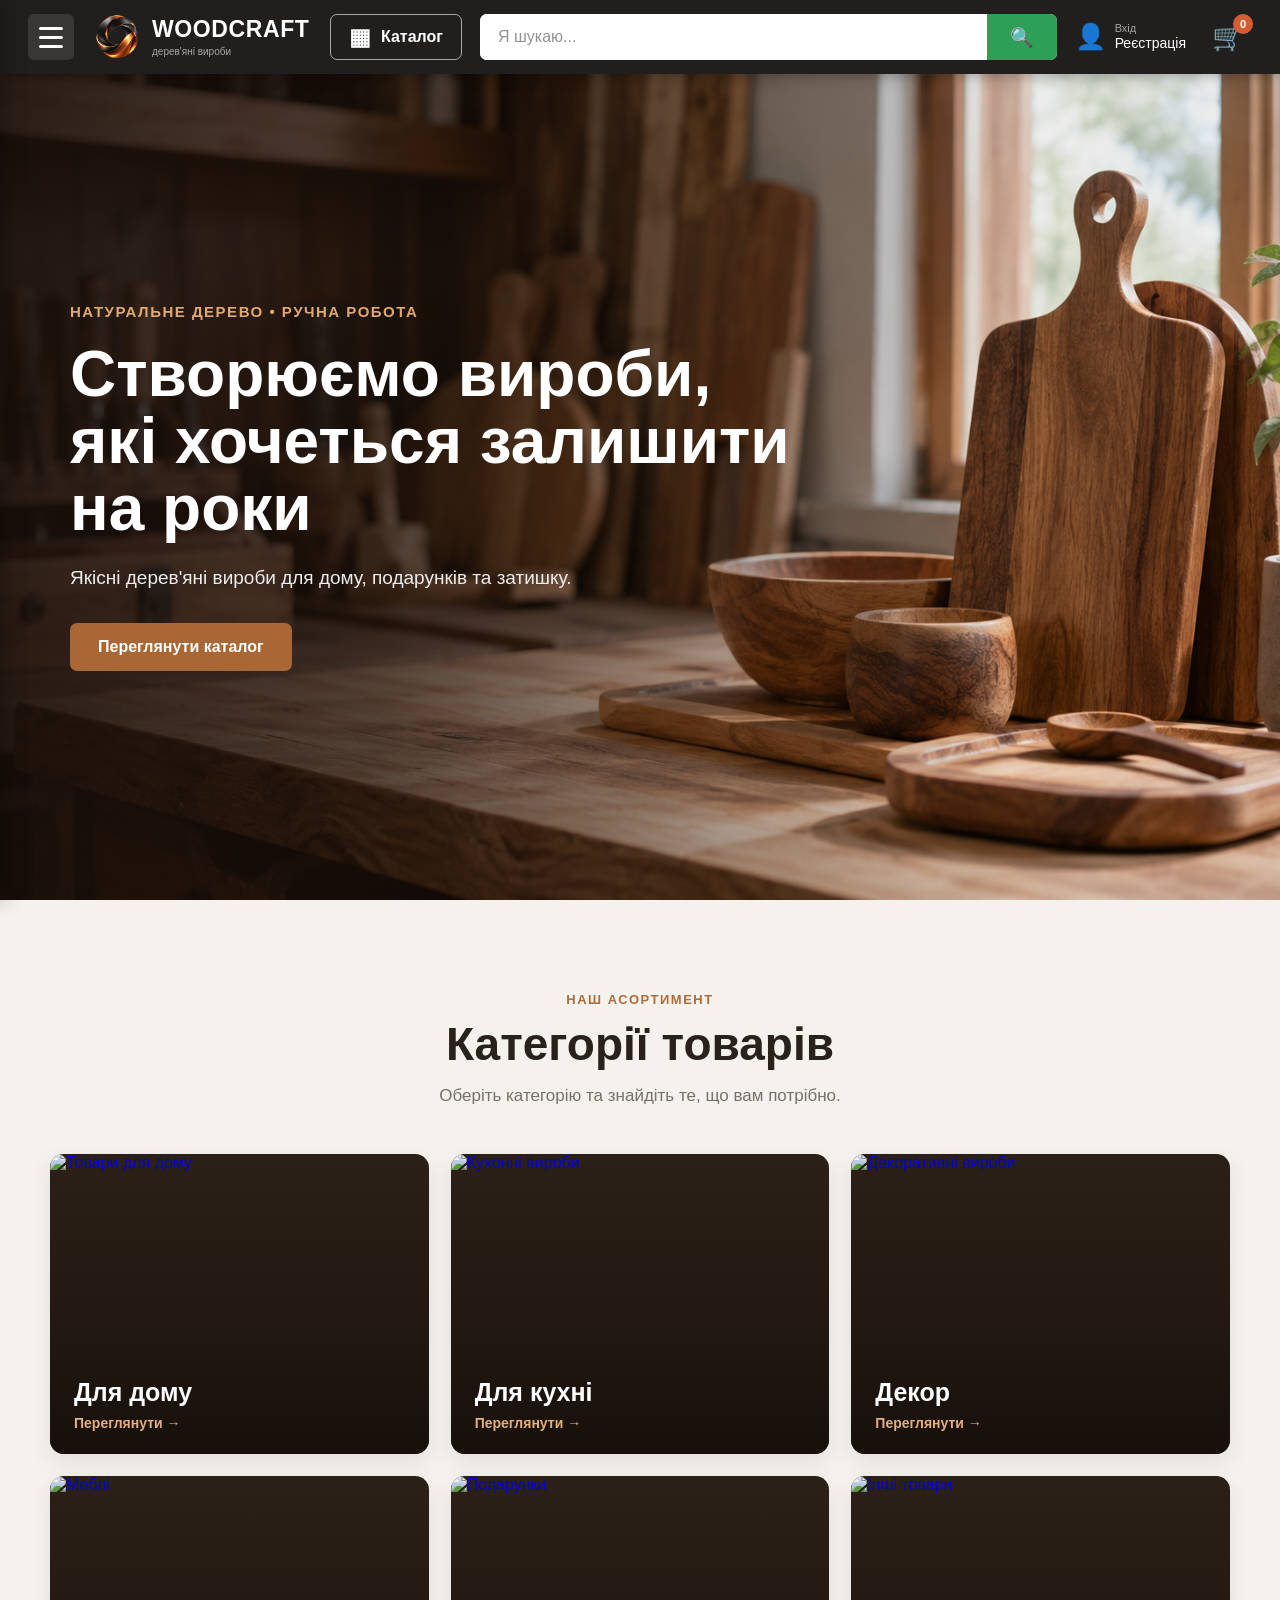
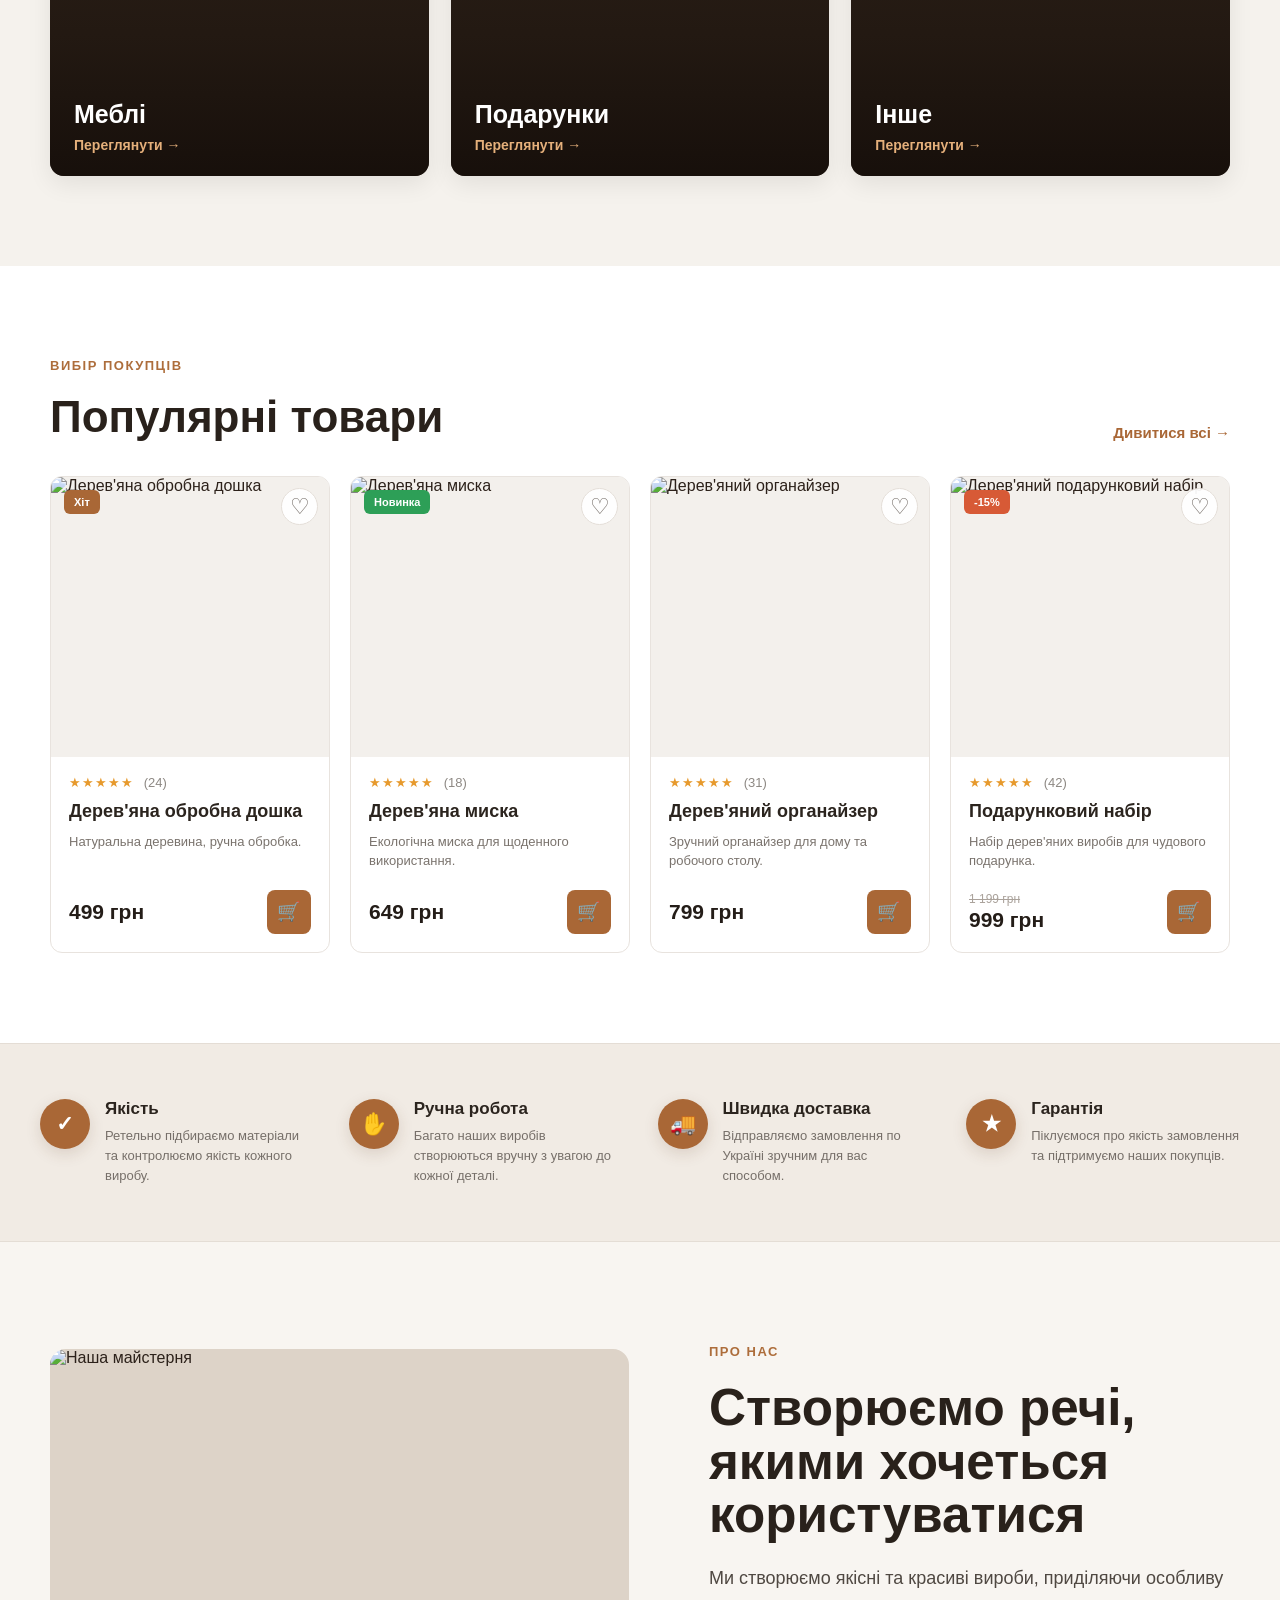
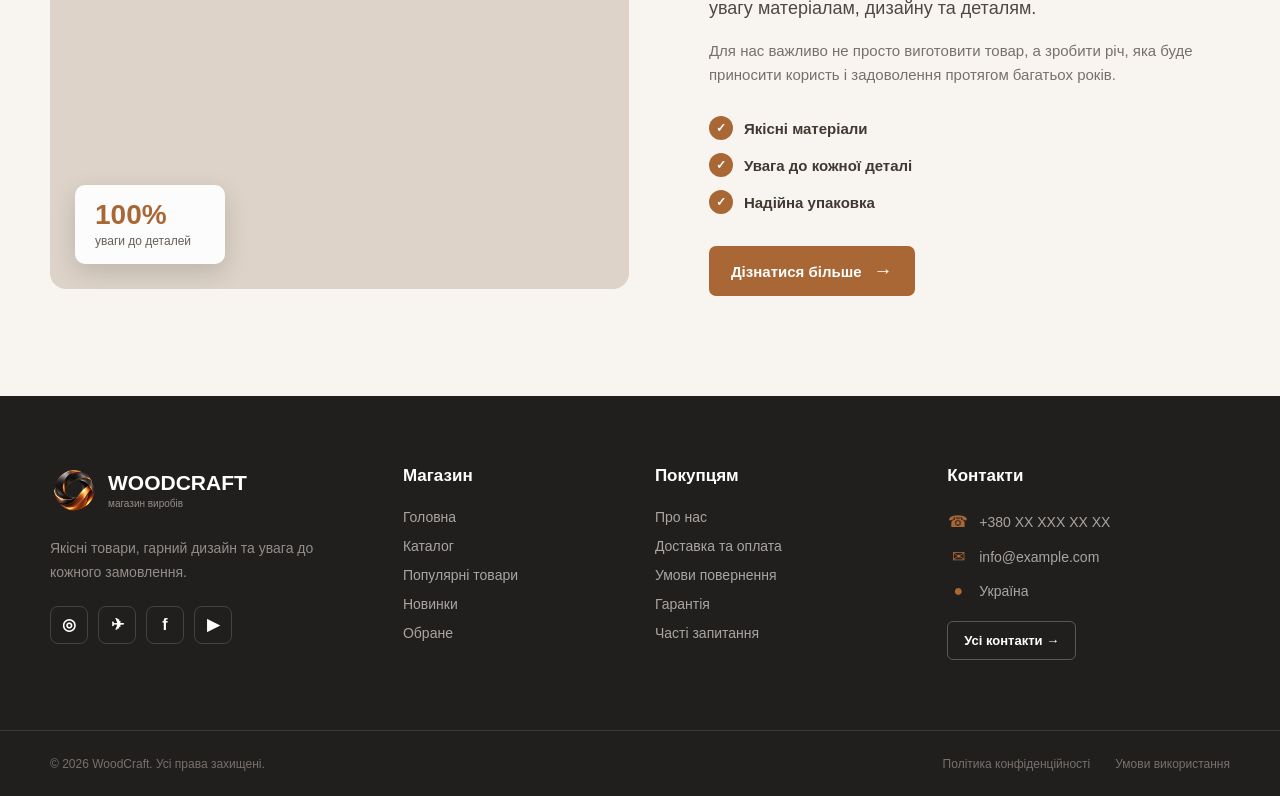
==== index.html @ f22b742c "Add files via upload" ====
<!DOCTYPE html>
<html lang="uk">

<head>
    <meta charset="UTF-8">
    <meta name="viewport" content="width=device-width, initial-scale=1.0">

    <title>WoodCraft — магазин</title>

    <link rel="stylesheet" href="style/index_style.css">
</head>

<body>

    <!-- =========================
         ВЕРХНЯ ПАНЕЛЬ
         ========================= -->

    <header class="top-header">

        <div class="header-container">

            <!-- Кнопка меню -->
            <button
                class="menu-button"
                id="menuButton"
                aria-label="Відкрити меню"
            >
                <span></span>
                <span></span>
                <span></span>
            </button>


            <!-- ЛОГОТИП -->
            <a href="index.html" class="logo">

                <img
                    src="image/logo.png"
                    alt="Логотип"
                    class="logo-image"
                >

                <div class="logo-text">

                    <span class="logo-name">
                        WOODCRAFT
                    </span>

                    <span class="logo-subtitle">
                        дерев'яні вироби
                    </span>

                </div>

            </a>


            <!-- Каталог -->
            <a href="catalog.html" class="catalog-button">

                <span class="catalog-icon">
                    ▦
                </span>

                <span>
                    Каталог
                </span>

            </a>


            <!-- Пошук -->
            <div class="search">

                <input
                    type="text"
                    id="searchInput"
                    placeholder="Я шукаю..."
                >

                <button
                    class="search-button"
                    id="searchButton"
                    type="button"
                >
                    🔍
                </button>

            </div>


            <!-- Акаунт -->
            <a href="#" class="account">

                <span class="account-icon">
                    👤
                </span>

                <span class="account-text">

                    <small>
                        Вхід
                    </small>

                    Реєстрація

                </span>

            </a>


            <!-- Кошик -->
            <a href="#" class="cart">

                <span class="cart-icon">
                    🛒
                </span>

                <span
                    class="cart-counter"
                    id="cartCounter"
                >
                    0
                </span>

            </a>

        </div>

    </header>


    <!-- =========================
         БОКОВЕ МЕНЮ
         ========================= -->

    <div
        class="menu-overlay"
        id="menuOverlay"
    ></div>


    <aside
        class="side-menu"
        id="sideMenu"
    >

        <div class="side-menu-header">

            <div class="side-menu-title">
                Меню
            </div>

            <button
                class="close-menu"
                id="closeMenu"
            >
                ×
            </button>

        </div>


        <!-- Профіль -->
        <div class="profile-box">

            <div class="profile-icon">
                👤
            </div>

            <div class="profile-info">

                <strong>
                    Мій профіль
                </strong>

                <span>
                    Увійдіть або зареєструйтесь
                </span>

            </div>

        </div>


        <!-- Навігація -->
        <nav class="side-navigation">

            <a
                href="index.html"
                class="side-link active"
            >
                <span>🏠</span>
                <span>Головна</span>
            </a>

            <a
                href="catalog.html"
                class="side-link"
            >
                <span>🛍️</span>
                <span>Каталог</span>
            </a>

            <a
                href="#"
                class="side-link"
            >
                <span>❤️</span>
                <span>Обране</span>
            </a>

            <a
                href="#"
                class="side-link"
            >
                <span>📦</span>
                <span>Мої замовлення</span>
            </a>

            <a
                href="#"
                class="side-link"
            >
                <span>🚚</span>
                <span>Доставка та оплата</span>
            </a>

            <a
                href="about.html"
                class="side-link"
            >
                <span>ℹ️</span>
                <span>Про нас</span>
            </a>

            <a
                href="contacts.html"
                class="side-link"
            >
                <span>📞</span>
                <span>Контакти</span>
            </a>

        </nav>


        <!-- Нижнє меню -->
        <div class="side-menu-bottom">

            <a
                href="#"
                class="bottom-link"
            >
                ⚙️ Налаштування
            </a>

            <a
                href="#"
                class="bottom-link"
            >
                ❓ Допомога
            </a>

        </div>

    </aside>


    <!-- =========================
         ГОЛОВНИЙ ЕКРАН
         ========================= -->

    <main>

        <section class="hero">

            <div class="hero-content">

                <span class="hero-label">
                    НАТУРАЛЬНЕ ДЕРЕВО • РУЧНА РОБОТА
                </span>

                <h1>
                    Створюємо вироби,
                    які хочеться залишити
                    на роки
                </h1>

                <p>
                    Якісні дерев'яні вироби
                    для дому, подарунків
                    та затишку.
                </p>

                <a
                    href="catalog.html"
                    class="hero-button"
                >
                    Переглянути каталог
                </a>

            </div>

        </section>
        </section>


<!-- =========================================
     КАТЕГОРІЇ ТОВАРІВ
     ========================================= -->

        <section class="categories">

            <div class="categories-container">

                <div class="section-heading">

                    <span class="section-label">
                        НАШ АСОРТИМЕНТ
                    </span>

                    <h2>
                        Категорії товарів
                    </h2>

                    <p>
                        Оберіть категорію та знайдіть
                        те, що вам потрібно.
                    </p>

                </div>
                


                <div class="categories-grid">

                    <!-- Категорія 1 -->
                    <a href="catalog.html?category=home" class="category-card">

                        <img
                            src="image/category-home.jpg"
                            alt="Товари для дому"
                        >

                        <div class="category-overlay">

                            <h3>
                                Для дому
                            </h3>

                            <span>
                                Переглянути →
                            </span>

                        </div>

                    </a>

                    


                    <!-- Категорія 2 -->
                    <a href="catalog.html?category=kitchen" class="category-card">

                        <img
                            src="image/category-kitchen.jpg"
                            alt="Кухонні вироби"
                        >

                        <div class="category-overlay">

                            <h3>
                                Для кухні
                            </h3>

                            <span>
                                Переглянути →
                            </span>

                        </div>

                    </a>


                    <!-- Категорія 3 -->
                    <a href="catalog.html?category=decor" class="category-card">

                        <img
                            src="image/category-decor.jpg"
                            alt="Декоративні вироби"
                        >

                        <div class="category-overlay">

                            <h3>
                                Декор
                            </h3>

                            <span>
                                Переглянути →
                            </span>

                        </div>

                    </a>


                    <!-- Категорія 4 -->
                    <a href="catalog.html?category=furniture" class="category-card">

                        <img
                            src="image/category-furniture.jpg"
                            alt="Меблі"
                        >

                        <div class="category-overlay">

                            <h3>
                                Меблі
                            </h3>

                            <span>
                                Переглянути →
                            </span>

                        </div>

                    </a>


                    <!-- Категорія 5 -->
                    <a href="catalog.html?category=gifts" class="category-card">

                        <img
                            src="image/category-gifts.jpg"
                            alt="Подарунки"
                        >

                        <div class="category-overlay">

                            <h3>
                                Подарунки
                            </h3>

                            <span>
                                Переглянути →
                            </span>

                        </div>

                    </a>


                    <!-- Категорія 6 -->
                    <a href="catalog.html?category=other" class="category-card">

                        <img
                            src="image/category-other.jpg"
                            alt="Інші товари"
                        >

                        <div class="category-overlay">

                            <h3>
                                Інше
                            </h3>

                            <span>
                                Переглянути →
                            </span>

                        </div>

                    </a>

                </div>

            </div>

        </section>

        <!-- =========================================
     ПОПУЛЯРНІ ТОВАРИ
     ========================================= -->

<section class="popular-products">

    <div class="products-container">

        <!-- Заголовок -->
        <div class="products-heading">

            <div>
                <span class="section-label">
                    ВИБІР ПОКУПЦІВ
                </span>

                <h2>
                    Популярні товари
                </h2>
            </div>

            <a href="catalog.html" class="all-products-link">
                Дивитися всі →
            </a>

        </div>


        <!-- Сітка товарів -->
        <div class="products-grid">


            <!-- =================================
                 ТОВАР 1
                 ================================= -->

            <article class="product-card">

                <div class="product-image-box">

                    <span class="product-badge">
                        Хіт
                    </span>

                    <button
                        class="favorite-button"
                        type="button"
                        aria-label="Додати в обране"
                    >
                        ♡
                    </button>

                    <img
                        src="image/product-1.jpg"
                        alt="Дерев'яна обробна дошка"
                    >

                </div>


                <div class="product-info">

                    <div class="product-rating">
                        ★★★★★
                        <span>(24)</span>
                    </div>

                    <h3 class="product-title">
                        Дерев'яна обробна дошка
                    </h3>

                    <p class="product-description">
                        Натуральна деревина, ручна обробка.
                    </p>


                    <div class="product-bottom">

                        <div class="product-price">
                            499 грн
                        </div>

                        <button
                            class="add-cart-button"
                            type="button"
                        >
                            🛒
                        </button>

                    </div>

                </div>

            </article>


            <!-- =================================
                 ТОВАР 2
                 ================================= -->

            <article class="product-card">

                <div class="product-image-box">

                    <span class="product-badge new">
                        Новинка
                    </span>

                    <button
                        class="favorite-button"
                        type="button"
                        aria-label="Додати в обране"
                    >
                        ♡
                    </button>

                    <img
                        src="image/product-2.jpg"
                        alt="Дерев'яна миска"
                    >

                </div>


                <div class="product-info">

                    <div class="product-rating">
                        ★★★★★
                        <span>(18)</span>
                    </div>

                    <h3 class="product-title">
                        Дерев'яна миска
                    </h3>

                    <p class="product-description">
                        Екологічна миска для щоденного використання.
                    </p>


                    <div class="product-bottom">

                        <div class="product-price">
                            649 грн
                        </div>

                        <button
                            class="add-cart-button"
                            type="button"
                        >
                            🛒
                        </button>

                    </div>

                </div>

            </article>


            <!-- =================================
                 ТОВАР 3
                 ================================= -->

            <article class="product-card">

                <div class="product-image-box">

                    <button
                        class="favorite-button"
                        type="button"
                        aria-label="Додати в обране"
                    >
                        ♡
                    </button>

                    <img
                        src="image/product-3.jpg"
                        alt="Дерев'яний органайзер"
                    >

                </div>


                <div class="product-info">

                    <div class="product-rating">
                        ★★★★★
                        <span>(31)</span>
                    </div>

                    <h3 class="product-title">
                        Дерев'яний органайзер
                    </h3>

                    <p class="product-description">
                        Зручний органайзер для дому та робочого столу.
                    </p>


                    <div class="product-bottom">

                        <div class="product-price">
                            799 грн
                        </div>

                        <button
                            class="add-cart-button"
                            type="button"
                        >
                            🛒
                        </button>

                    </div>

                </div>

            </article>


                    <!-- =================================
                        ТОВАР 4
                        ================================= -->

                    <article class="product-card">

                        <div class="product-image-box">

                            <span class="product-badge sale">
                                -15%
                            </span>

                            <button
                                class="favorite-button"
                                type="button"
                                aria-label="Додати в обране"
                            >
                                ♡
                            </button>

                            <img
                                src="image/product-4.jpg"
                                alt="Дерев'яний подарунковий набір"
                            >

                        </div>


                        <div class="product-info">

                            <div class="product-rating">
                                ★★★★★
                                <span>(42)</span>
                            </div>

                            <h3 class="product-title">
                                Подарунковий набір
                            </h3>

                            <p class="product-description">
                                Набір дерев'яних виробів для чудового подарунка.
                            </p>


                            <div class="product-bottom">

                                <div class="product-price">

                                    <span class="old-price">
                                        1 199 грн
                                    </span>

                                    999 грн

                                </div>

                                <button
                                    class="add-cart-button"
                                    type="button"
                                >
                                    🛒
                                </button>

                            </div>

                        </div>

                    </article>

                </div>

            </div>

        </section>
        <!-- =========================================
     ПЕРЕВАГИ МАГАЗИНУ
     ========================================= -->

        <section class="advantages">

            <div class="advantages-container">

                <div class="advantage-item">

                    <div class="advantage-icon">
                        ✓
                    </div>

                    <div class="advantage-content">

                        <h3>
                            Якість
                        </h3>

                        <p>
                            Ретельно підбираємо матеріали
                            та контролюємо якість кожного виробу.
                        </p>

                    </div>

                </div>


                <div class="advantage-item">

                    <div class="advantage-icon">
                        ✋
                    </div>

                    <div class="advantage-content">

                        <h3>
                            Ручна робота
                        </h3>

                        <p>
                            Багато наших виробів створюються
                            вручну з увагою до кожної деталі.
                        </p>

                    </div>

                </div>


                <div class="advantage-item">

                    <div class="advantage-icon">
                        🚚
                    </div>

                    <div class="advantage-content">

                        <h3>
                            Швидка доставка
                        </h3>

                        <p>
                            Відправляємо замовлення по Україні
                            зручним для вас способом.
                        </p>

                    </div>

                </div>


                <div class="advantage-item">

                    <div class="advantage-icon">
                        ★
                    </div>

                    <div class="advantage-content">

                        <h3>
                            Гарантія
                        </h3>

                        <p>
                            Піклуємося про якість замовлення
                            та підтримуємо наших покупців.
                        </p>

                    </div>

                </div>

            </div>

        </section>

        <!-- =========================================
     ПРО НАС
     ========================================= -->

<section class="about-preview">

    <div class="about-container">

        <!-- Фотографія -->
        <div class="about-image">

            <img
                src="image/about-workshop.jpg"
                alt="Наша майстерня"
            >

            <div class="about-image-badge">

                <strong>
                    100%
                </strong>

                <span>
                    уваги до деталей
                </span>

            </div>

        </div>


        <!-- Текст -->
        <div class="about-content">

            <span class="section-label">
                ПРО НАС
            </span>

            <h2>
                Створюємо речі,
                якими хочеться
                користуватися
            </h2>

            <p class="about-main-text">
                Ми створюємо якісні та красиві вироби,
                приділяючи особливу увагу матеріалам,
                дизайну та деталям.
            </p>

            <p class="about-secondary-text">
                Для нас важливо не просто виготовити
                товар, а зробити річ, яка буде приносити
                користь і задоволення протягом багатьох років.
            </p>


            <!-- Переваги -->
            <div class="about-points">

                <div class="about-point">

                    <span class="about-point-icon">
                        ✓
                    </span>

                    <span>
                        Якісні матеріали
                    </span>

                </div>


                <div class="about-point">

                    <span class="about-point-icon">
                        ✓
                    </span>

                    <span>
                        Увага до кожної деталі
                    </span>

                </div>


                <div class="about-point">

                    <span class="about-point-icon">
                        ✓
                    </span>

                    <span>
                        Надійна упаковка
                    </span>

                </div>

            </div>


            <a
                href="about.html"
                class="about-button"
            >
                Дізнатися більше
                <span>→</span>
            </a>

        </div>

    </div>

</section>

<!-- =========================================
     FOOTER
     ========================================= -->

<footer class="footer">

    <div class="footer-container">

        <!-- =================================
             КОЛОНКА 1 — ПРО МАГАЗИН
             ================================= -->

        <div class="footer-column footer-brand">

            <a href="index.html" class="footer-logo">

                <img
                    src="image/logo.png"
                    alt="Логотип"
                >

                <div class="footer-logo-text">

                    <strong>
                        WOODCRAFT
                    </strong>

                    <span>
                        магазин виробів
                    </span>

                </div>

            </a>


            <p class="footer-description">
                Якісні товари, гарний дизайн
                та увага до кожного замовлення.
            </p>


            <!-- Соціальні мережі -->
            <div class="footer-socials">

                <a href="#" aria-label="Instagram">
                    ◎
                </a>

                <a href="#" aria-label="Telegram">
                    ✈
                </a>

                <a href="#" aria-label="Facebook">
                    f
                </a>

                <a href="#" aria-label="YouTube">
                    ▶
                </a>

            </div>

        </div>


        <!-- =================================
             КОЛОНКА 2 — МАГАЗИН
             ================================= -->

        <div class="footer-column">

            <h3>
                Магазин
            </h3>

            <a href="index.html">
                Головна
            </a>

            <a href="catalog.html">
                Каталог
            </a>

            <a href="#">
                Популярні товари
            </a>

            <a href="#">
                Новинки
            </a>

            <a href="#">
                Обране
            </a>

        </div>


        <!-- =================================
             КОЛОНКА 3 — ДОПОМОГА
             ================================= -->

        <div class="footer-column">

            <h3>
                Покупцям
            </h3>

            <a href="about.html">
                Про нас
            </a>

            <a href="#">
                Доставка та оплата
            </a>

            <a href="#">
                Умови повернення
            </a>

            <a href="#">
                Гарантія
            </a>

            <a href="#">
                Часті запитання
            </a>

        </div>


        <!-- =================================
             КОЛОНКА 4 — КОНТАКТИ
             ================================= -->

        <div class="footer-column footer-contacts">

            <h3>
                Контакти
            </h3>


            <a href="tel:+380000000000" class="contact-item">

                <span class="contact-icon">
                    ☎
                </span>

                <span>
                    +380 XX XXX XX XX
                </span>

            </a>


            <a
                href="mailto:info@example.com"
                class="contact-item"
            >

                <span class="contact-icon">
                    ✉
                </span>

                <span>
                    info@example.com
                </span>

            </a>


            <div class="contact-item">

                <span class="contact-icon">
                    ●
                </span>

                <span>
                    Україна
                </span>

            </div>


            <a href="contacts.html" class="footer-contact-button">
                Усі контакти →
            </a>

        </div>

    </div>


    <!-- =================================
         НИЖНЯ ЛІНІЯ
         ================================= -->

    <div class="footer-bottom">

        <div class="footer-bottom-container">

            <span>
                © 2026 WoodCraft. Усі права захищені.
            </span>

            <div class="footer-bottom-links">

                <a href="#">
                    Політика конфіденційності
                </a>

                <a href="#">
                    Умови використання
                </a>

            </div>

        </div>

    </div>

</footer>


        </main>

    </main>


    <script src="js/script.js"></script>

</body>

</html>
---- style/index_style.css ----
/* =========================================
   СКИДАННЯ СТИЛІВ
   ========================================= */

* {
    margin: 0;
    padding: 0;
    box-sizing: border-box;
}

html {
    scroll-behavior: smooth;
}

body {
    font-family: Arial, Helvetica, sans-serif;
    background: #f5f2ed;
    color: #2c211a;
}


/* =========================================
   ВЕРХНЯ ПАНЕЛЬ
   ========================================= */

.top-header {
    position: sticky;
    top: 0;

    width: 100%;
    height: 74px;

    background: #211f1e;

    z-index: 1000;

    box-shadow: 0 3px 12px rgba(0, 0, 0, 0.25);
}


.header-container {
    width: 100%;
    max-width: 1600px;

    height: 100%;

    margin: 0 auto;

    padding: 0 28px;

    display: flex;
    align-items: center;

    gap: 18px;
}


/* =========================================
   КНОПКА ТРЬОХ СМУЖОК
   ========================================= */

.menu-button {
    width: 46px;
    height: 46px;

    border: none;
    border-radius: 6px;

    background: #393735;

    display: flex;
    flex-direction: column;
    justify-content: center;
    align-items: center;

    gap: 6px;

    cursor: pointer;

    transition: 0.25s ease;
}

.menu-button span {
    width: 24px;
    height: 3px;

    background: #ffffff;

    border-radius: 10px;

    transition: 0.25s ease;
}

.menu-button:hover {
    background: #4b4846;
}

.menu-button:hover span {
    background: #d59a5b;
}


/* =========================================
   ЛОГОТИП
   ========================================= */

.logo {
    display: flex;
    align-items: center;

    gap: 10px;

    width: max-content;
    min-width: 220px;
    height: 100%;

    text-decoration: none;

    transition: opacity 0.25s ease;
}


/* =========================================
   ЗОБРАЖЕННЯ ЛОГОТИПА
   ========================================= */

.logo-image {
    width: 50px;
    height: 50px;

    object-fit: contain;

    display: block;

    flex-shrink: 0;

    transition:
        transform 0.25s ease,
        filter 0.25s ease;
}


/* Ефект при наведенні */

.logo:hover .logo-image {
    transform: scale(1.06);
}


/* =========================================
   БЛОК З ТЕКСТОМ
   ========================================= */

.logo-text {
    display: flex;
    flex-direction: column;
    justify-content: center;

    min-width: 0;
}


/* Назва сайту */

.logo-name {
    color: #ffffff;

    font-size: 23px;
    font-weight: 800;

    line-height: 1;

    letter-spacing: 0.6px;

    white-space: nowrap;

    transition: color 0.25s ease;
}


/* Підпис під назвою */

.logo-subtitle {
    margin-top: 5px;

    color: #aaa5a1;

    font-size: 10px;
    font-weight: 400;

    line-height: 1.1;

    white-space: nowrap;

    transition: color 0.25s ease;
}


/* =========================================
   ЕФЕКТ НА ЛОГОТИП ПРИ НАВЕДЕННІ
   ========================================= */

.logo:hover .logo-name {
    color: #e3a365;
}

.logo:hover .logo-subtitle {
    color: #d0cbc7;
}


/* =========================================
   ТЕЛЕФОН / ПЛАНШЕТ
   ========================================= */

@media (max-width: 1100px) {

    .logo {
        min-width: 180px;
    }

    .logo-image {
        width: 46px;
        height: 46px;
    }

    .logo-name {
        font-size: 21px;
    }

    .logo-subtitle {
        font-size: 9px;
    }
}


/* =========================================
   МАЛЕНЬКИЙ ЕКРАН
   ========================================= */

@media (max-width: 750px) {

    .logo {
        min-width: auto;

        gap: 8px;
    }

    .logo-image {
        width: 42px;
        height: 42px;
    }

    .logo-name {
        font-size: 19px;
    }

    .logo-subtitle {
        display: none;
    }
}


/* =========================================
   ДУЖЕ МАЛЕНЬКИЙ ЕКРАН
   ========================================= */

@media (max-width: 550px) {

    .logo {
        min-width: 42px;
    }

    .logo-image {
        width: 42px;
        height: 42px;
    }

    .logo-text {
        display: none;
    }
}


/* =========================================
   КНОПКА КАТАЛОГУ
   ========================================= */

.catalog-button {
    height: 46px;

    padding: 0 18px;

    display: flex;
    align-items: center;

    gap: 10px;

    border: 1px solid #aaa5a1;
    border-radius: 7px;

    color: #ffffff;

    text-decoration: none;

    font-size: 16px;
    font-weight: 600;

    transition: 0.25s;
}

.catalog-button:hover {
    border-color: #d49a5b;

    background: #302d2b;

    color: #e3ad76;
}

.catalog-icon {
    font-size: 23px;
}


/* =========================================
   ПОШУК
   ========================================= */

.search {
    flex: 1;

    height: 46px;

    max-width: 800px;

    display: flex;

    background: #ffffff;

    border-radius: 7px;

    overflow: hidden;
}

.search input {
    flex: 1;

    min-width: 0;

    border: none;
    outline: none;

    padding: 0 18px;

    font-size: 16px;

    color: #2c211a;
}

.search input::placeholder {
    color: #929292;
}

.search-button {
    width: 70px;

    border: none;

    background: #2d9f57;

    color: #ffffff;

    font-size: 19px;

    cursor: pointer;

    transition: 0.2s;
}

.search-button:hover {
    background: #248b4a;
}


/* =========================================
   АКАУНТ
   ========================================= */

.account {
    display: flex;
    align-items: center;

    gap: 9px;

    color: #ffffff;

    text-decoration: none;

    min-width: 100px;
}

.account-icon {
    font-size: 25px;
}

.account-text {
    display: flex;
    flex-direction: column;

    font-size: 14px;

    line-height: 1.2;
}

.account-text small {
    color: #a9a5a2;

    font-size: 11px;
}

.account:hover {
    color: #e3aa70;
}


/* =========================================
   КОШИК
   ========================================= */

.cart {
    position: relative;

    width: 48px;
    height: 48px;

    display: flex;
    align-items: center;
    justify-content: center;

    color: #ffffff;

    text-decoration: none;

    font-size: 26px;
}

.cart:hover {
    color: #e1a467;
}

.cart-counter {
    position: absolute;

    top: 1px;
    right: -1px;

    min-width: 20px;
    height: 20px;

    padding: 0 5px;

    border-radius: 50px;

    background: #d45d34;

    color: #ffffff;

    font-size: 11px;
    font-weight: bold;

    display: flex;
    align-items: center;
    justify-content: center;
}


/* =========================================
   БОКОВЕ МЕНЮ
   ========================================= */

.side-menu {
    position: fixed;

    top: 0;
    left: 0;

    width: 360px;
    max-width: 90vw;
    height: 100vh;

    background: #ffffff;

    z-index: 2000;

    transform: translateX(-100%);

    transition: transform 0.3s ease;

    box-shadow: 5px 0 20px rgba(0, 0, 0, 0.25);

    display: flex;
    flex-direction: column;
}

.side-menu.open {
    transform: translateX(0);
}


/* Затемнення */

.menu-overlay {
    position: fixed;

    inset: 0;

    background: rgba(0, 0, 0, 0.5);

    z-index: 1500;

    opacity: 0;
    visibility: hidden;

    transition: 0.3s;
}

.menu-overlay.active {
    opacity: 1;
    visibility: visible;
}


/* =========================================
   ЗАГОЛОВОК БОКОВОГО МЕНЮ
   ========================================= */

.side-menu-header {
    height: 74px;

    background: #211f1e;

    color: #ffffff;

    display: flex;
    align-items: center;
    justify-content: space-between;

    padding: 0 22px;
}

.side-menu-title {
    font-size: 22px;
    font-weight: 700;
}

.close-menu {
    width: 40px;
    height: 40px;

    border: none;
    background: transparent;

    color: #ffffff;

    font-size: 34px;

    cursor: pointer;

    line-height: 1;

    transition: 0.2s;
}

.close-menu:hover {
    color: #d99a59;
}


/* =========================================
   ПРОФІЛЬ
   ========================================= */

.profile-box {
    display: flex;
    align-items: center;

    gap: 13px;

    padding: 22px;

    background: #f4eee7;

    border-bottom: 1px solid #e4ddd6;
}

.profile-icon {
    width: 50px;
    height: 50px;

    border-radius: 50%;

    background: #9b5c2e;

    display: flex;
    align-items: center;
    justify-content: center;

    font-size: 25px;
}

.profile-info {
    display: flex;
    flex-direction: column;

    gap: 4px;
}

.profile-info strong {
    font-size: 16px;
}

.profile-info span {
    color: #777;

    font-size: 12px;
}


/* =========================================
   ПОСИЛАННЯ БОКОВОГО МЕНЮ
   ========================================= */

.side-navigation {
    padding: 10px 0;

    overflow-y: auto;
}

.side-link {
    display: flex;
    align-items: center;

    gap: 15px;

    padding: 15px 23px;

    color: #302820;

    text-decoration: none;

    font-size: 16px;

    transition: 0.2s;
}

.side-link span:first-child {
    width: 25px;

    text-align: center;

    font-size: 20px;
}

.side-link:hover {
    background: #f4eee7;

    color: #9b5c2e;

    padding-left: 28px;
}

.side-link.active {
    background: #eee4d9;

    color: #9b5c2e;

    font-weight: 600;

    border-left: 4px solid #9b5c2e;
}


/* =========================================
   НИЖНЯ ЧАСТИНА МЕНЮ
   ========================================= */

.side-menu-bottom {
    margin-top: auto;

    padding: 15px 22px;

    border-top: 1px solid #e2ddd8;
}

.bottom-link {
    display: block;

    padding: 10px 0;

    color: #65615d;

    text-decoration: none;

    font-size: 14px;
}

.bottom-link:hover {
    color: #9b5c2e;
}


/* =========================================
   ГОЛОВНИЙ БАНЕР
   ========================================= */

.hero {
    min-height: calc(100vh - 74px);

    display: flex;
    align-items: center;

    padding: 70px;

    position: relative;

    overflow: hidden;

    /* КАРТИНКА */
    background-image: url("../image/fon_index.png");
    background-size: cover;
    background-position: center;
    background-repeat: no-repeat;
}

/* =========================================
   ГРАДІЄНТ ПОВЕРХ КАРТИНКИ
   ========================================= */

.hero::before {
    content: "";

    position: absolute;

    inset: 0;

    z-index: 1;

    background:
        linear-gradient(
            90deg,
            rgba(25, 15, 10, 0.90) 0%,
            rgba(25, 15, 10, 0.70) 30%,
            rgba(25, 15, 10, 0.35) 55%,
            rgba(25, 15, 10, 0.05) 80%
        );

    pointer-events: none;
}

/* =========================================
   ТЕКСТ ПОВЕРХ ГРАДІЄНТА
   ========================================= */

.hero-content {
    position: relative;

    z-index: 2;

    max-width: 720px;
}

.hero-label {
    color: #dfaa71;

    font-size: 15px;
    font-weight: 700;

    letter-spacing: 1.5px;
}

.hero h1 {
    color: #ffffff;

    font-size: clamp(42px, 5vw, 72px);

    line-height: 1.05;

    margin: 20px 0;
}

.hero p {
    max-width: 600px;

    color: #eeeeee;

    font-size: 19px;

    line-height: 1.6;

    margin-bottom: 30px;
}

.hero-button {
    display: inline-block;

    padding: 15px 28px;

    background: #a96736;

    color: #ffffff;

    text-decoration: none;

    border-radius: 7px;

    font-weight: 600;

    transition: 0.25s;
}

.hero-button:hover {
    background: #c27c43;

    transform: translateY(-2px);
}


/* =========================================
   АДАПТАЦІЯ
   ========================================= */

@media (max-width: 1100px) {

    .logo {
        min-width: auto;
    }

    .catalog-button {
        display: none;
    }

    .account-text {
        display: none;
    }

    .account {
        min-width: auto;
    }
}

@media (max-width: 750px) {

    .header-container {
        padding: 0 12px;

        gap: 10px;
    }

    .logo-subtitle {
        display: none;
    }

    .logo-name {
        font-size: 19px;
    }

    .logo-icon {
        width: 40px;
        height: 40px;

        font-size: 20px;
    }

    .search {
        max-width: none;
    }

    .search-button {
        width: 55px;
    }

    .hero {
        padding: 40px 25px;
    }
}

@media (max-width: 550px) {

    .menu-button {
        width: 42px;
        height: 42px;
    }

    .logo-name {
        display: none;
    }

    .logo {
        min-width: 42px;
    }

    .account {
        display: none;
    }

    .search input {
        font-size: 14px;
        padding: 0 12px;
    }

    .hero h1 {
        font-size: 40px;
    }
}

/* =========================================
   КАТЕГОРІЇ ТОВАРІВ
   ========================================= */

.categories {
    width: 100%;

    padding: 90px 50px;

    background: #f5f2ed;
}


.categories-container {
    width: 100%;
    max-width: 1400px;

    margin: 0 auto;
}


/* =========================================
   ЗАГОЛОВОК
   ========================================= */

.section-heading {
    text-align: center;

    max-width: 700px;

    margin: 0 auto 45px;
}


.section-label {
    display: inline-block;

    margin-bottom: 12px;

    color: #ad6d3b;

    font-size: 13px;
    font-weight: 700;

    letter-spacing: 1.5px;
}


.section-heading h2 {
    margin-bottom: 12px;

    color: #29211b;

    font-size: clamp(32px, 4vw, 46px);

    line-height: 1.1;
}


.section-heading p {
    color: #77706a;

    font-size: 17px;

    line-height: 1.6;
}


/* =========================================
   СІТКА КАТЕГОРІЙ
   ========================================= */

.categories-grid {
    display: grid;

    grid-template-columns:
        repeat(3, 1fr);

    gap: 22px;
}


/* =========================================
   КАРТКА
   ========================================= */

.category-card {
    position: relative;

    height: 300px;

    overflow: hidden;

    border-radius: 14px;

    text-decoration: none;

    background: #2d2118;

    box-shadow:
        0 8px 25px rgba(0, 0, 0, 0.08);

    transition:
        transform 0.3s ease,
        box-shadow 0.3s ease;
}


.category-card:hover {
    transform: translateY(-6px);

    box-shadow:
        0 15px 35px rgba(0, 0, 0, 0.16);
}


/* =========================================
   ФОТО
   ========================================= */

.category-card img {
    width: 100%;
    height: 100%;

    display: block;

    object-fit: cover;

    transition:
        transform 0.5s ease;
}


.category-card:hover img {
    transform: scale(1.07);
}


/* =========================================
   ЗАТЕМНЕННЯ
   ========================================= */

.category-card::after {
    content: "";

    position: absolute;

    inset: 0;

    background:
        linear-gradient(
            to top,
            rgba(20, 13, 9, 0.88) 0%,
            rgba(20, 13, 9, 0.42) 45%,
            rgba(20, 13, 9, 0.05) 100%
        );

    pointer-events: none;
}


/* =========================================
   ТЕКСТ КАРТКИ
   ========================================= */

.category-overlay {
    position: absolute;

    left: 24px;
    right: 24px;
    bottom: 22px;

    z-index: 2;
}


.category-overlay h3 {
    margin-bottom: 7px;

    color: #ffffff;

    font-size: 25px;
    font-weight: 700;
}


.category-overlay span {
    color: #e5b07b;

    font-size: 14px;
    font-weight: 600;

    transition: color 0.2s ease;
}


.category-card:hover
.category-overlay span {
    color: #ffffff;
}


/* =========================================
   ПЛАНШЕТ
   ========================================= */

@media (max-width: 1000px) {

    .categories {
        padding: 75px 30px;
    }

    .categories-grid {
        grid-template-columns:
            repeat(2, 1fr);
    }

    .category-card {
        height: 280px;
    }
}


/* =========================================
   ТЕЛЕФОН
   ========================================= */

@media (max-width: 600px) {

    .categories {
        padding: 60px 18px;
    }

    .categories-grid {
        grid-template-columns: 1fr;

        gap: 16px;
    }

    .category-card {
        height: 250px;
    }

    .section-heading {
        margin-bottom: 30px;
    }

    .section-heading h2 {
        font-size: 32px;
    }

    .section-heading p {
        font-size: 15px;
    }
}

/* =========================================
   ПОПУЛЯРНІ ТОВАРИ
   ========================================= */

.popular-products {
    width: 100%;

    padding: 90px 50px;

    background: #ffffff;
}


.products-container {
    width: 100%;
    max-width: 1400px;

    margin: 0 auto;
}


/* =========================================
   ЗАГОЛОВОК
   ========================================= */

.products-heading {
    display: flex;
    align-items: flex-end;
    justify-content: space-between;

    gap: 30px;

    margin-bottom: 35px;
}


.products-heading h2 {
    margin-top: 8px;

    color: #29211b;

    font-size: clamp(32px, 4vw, 44px);

    line-height: 1.1;
}


.all-products-link {
    flex-shrink: 0;

    color: #a96736;

    font-size: 15px;
    font-weight: 700;

    text-decoration: none;

    transition: 0.2s ease;
}


.all-products-link:hover {
    color: #d07d3c;
}


/* =========================================
   СІТКА
   ========================================= */

.products-grid {
    display: grid;

    grid-template-columns:
        repeat(4, 1fr);

    gap: 20px;
}


/* =========================================
   КАРТКА
   ========================================= */

.product-card {
    overflow: hidden;

    background: #ffffff;

    border: 1px solid #e8e3de;

    border-radius: 12px;

    transition:
        transform 0.25s ease,
        box-shadow 0.25s ease;
}


.product-card:hover {
    transform: translateY(-5px);

    box-shadow:
        0 12px 30px rgba(0, 0, 0, 0.09);
}


/* =========================================
   БЛОК ФОТО
   ========================================= */

.product-image-box {
    position: relative;

    width: 100%;
    height: 280px;

    overflow: hidden;

    background: #f3f0ec;
}


.product-image-box img {
    width: 100%;
    height: 100%;

    display: block;

    object-fit: cover;

    transition:
        transform 0.4s ease;
}


.product-card:hover .product-image-box img {
    transform: scale(1.05);
}


/* =========================================
   БЕЙДЖ
   ========================================= */

.product-badge {
    position: absolute;

    top: 13px;
    left: 13px;

    z-index: 3;

    padding: 6px 10px;

    border-radius: 6px;

    background: #a96736;

    color: #ffffff;

    font-size: 11px;
    font-weight: 700;
}


.product-badge.new {
    background: #2d9f57;
}


.product-badge.sale {
    background: #d75a36;
}


/* =========================================
   ОБРАНЕ
   ========================================= */

.favorite-button {
    position: absolute;

    top: 11px;
    right: 11px;

    z-index: 3;

    width: 37px;
    height: 37px;

    border: 1px solid #e4ded8;

    border-radius: 50%;

    background: rgba(255, 255, 255, 0.94);

    color: #6f6862;

    font-size: 22px;

    line-height: 1;

    cursor: pointer;

    transition:
        background 0.2s ease,
        color 0.2s ease,
        transform 0.2s ease;
}


.favorite-button:hover {
    color: #d85d49;

    background: #ffffff;

    transform: scale(1.08);
}


/* =========================================
   ІНФОРМАЦІЯ ПРО ТОВАР
   ========================================= */

.product-info {
    padding: 18px;
}


/* =========================================
   РЕЙТИНГ
   ========================================= */

.product-rating {
    margin-bottom: 10px;

    color: #e79a2d;

    font-size: 13px;
    letter-spacing: 1px;
}


.product-rating span {
    color: #8d8883;

    letter-spacing: 0;

    margin-left: 5px;
}


/* =========================================
   НАЗВА
   ========================================= */

.product-title {
    color: #2b241e;

    font-size: 18px;
    font-weight: 700;

    line-height: 1.3;

    margin-bottom: 8px;
}


/* =========================================
   ОПИС
   ========================================= */

.product-description {
    min-height: 40px;

    color: #7a736d;

    font-size: 13px;

    line-height: 1.5;

    margin-bottom: 18px;
}


/* =========================================
   НИЖНЯ ЧАСТИНА
   ========================================= */

.product-bottom {
    display: flex;
    align-items: center;
    justify-content: space-between;

    gap: 12px;
}


/* =========================================
   ЦІНА
   ========================================= */

.product-price {
    color: #241d18;

    font-size: 21px;
    font-weight: 800;
}


.old-price {
    display: block;

    margin-bottom: 2px;

    color: #aaa29b;

    font-size: 12px;

    font-weight: 400;

    text-decoration: line-through;
}


/* =========================================
   КНОПКА КОШИКА
   ========================================= */

.add-cart-button {
    width: 44px;
    height: 44px;

    flex-shrink: 0;

    border: none;

    border-radius: 8px;

    background: #a96736;

    color: #ffffff;

    font-size: 19px;

    cursor: pointer;

    transition:
        background 0.2s ease,
        transform 0.2s ease;
}


.add-cart-button:hover {
    background: #c07943;

    transform: translateY(-2px);
}


.add-cart-button:active {
    transform: translateY(0);
}


/* =========================================
   ПЛАНШЕТ
   ========================================= */

@media (max-width: 1100px) {

    .popular-products {
        padding: 75px 30px;
    }

    .products-grid {
        grid-template-columns:
            repeat(2, 1fr);
    }
}


/* =========================================
   ТЕЛЕФОН
   ========================================= */

@media (max-width: 600px) {

    .popular-products {
        padding: 60px 18px;
    }

    .products-heading {
        align-items: flex-start;

        flex-direction: column;

        gap: 15px;

        margin-bottom: 25px;
    }

    .products-grid {
        grid-template-columns: 1fr;

        gap: 16px;
    }

    .product-image-box {
        height: 280px;
    }
}

/* =========================================
   ПЕРЕВАГИ МАГАЗИНУ
   ========================================= */

.advantages {
    width: 100%;

    padding: 55px 40px;

    background: #f1ebe4;

    border-top: 1px solid #e4ddd5;
    border-bottom: 1px solid #e4ddd5;
}


.advantages-container {
    width: 100%;
    max-width: 1400px;

    margin: 0 auto;

    display: grid;

    grid-template-columns:
        repeat(4, 1fr);

    gap: 35px;
}


/* =========================================
   ОКРЕМИЙ ПУНКТ
   ========================================= */

.advantage-item {
    display: flex;
    align-items: flex-start;

    gap: 15px;
}


/* =========================================
   ІКОНКА
   ========================================= */

.advantage-icon {
    width: 50px;
    height: 50px;

    flex-shrink: 0;

    display: flex;
    align-items: center;
    justify-content: center;

    border-radius: 50%;

    background: #a96736;

    color: #ffffff;

    font-size: 21px;
    font-weight: 700;

    box-shadow:
        0 5px 15px rgba(93, 53, 25, 0.15);
}


/* =========================================
   ТЕКСТ
   ========================================= */

.advantage-content h3 {
    margin-bottom: 7px;

    color: #2b241e;

    font-size: 17px;
    font-weight: 700;
}


.advantage-content p {
    color: #766f69;

    font-size: 13px;

    line-height: 1.55;
}


/* =========================================
   ПЛАНШЕТ
   ========================================= */

@media (max-width: 1000px) {

    .advantages {
        padding: 50px 30px;
    }

    .advantages-container {
        grid-template-columns:
            repeat(2, 1fr);

        gap: 30px;
    }
}


/* =========================================
   ТЕЛЕФОН
   ========================================= */

@media (max-width: 600px) {

    .advantages {
        padding: 45px 20px;
    }

    .advantages-container {
        grid-template-columns: 1fr;

        gap: 25px;
    }

    .advantage-icon {
        width: 46px;
        height: 46px;

        font-size: 19px;
    }
}
/* =========================================
   ПРО НАС
   ========================================= */

.about-preview {
    width: 100%;

    padding: 100px 50px;

    background: #f8f5f1;
}


.about-container {
    width: 100%;
    max-width: 1400px;

    margin: 0 auto;

    display: grid;

    grid-template-columns:
        minmax(0, 1fr)
        minmax(0, 0.9fr);

    gap: 80px;

    align-items: center;
}


/* =========================================
   ФОТО
   ========================================= */

.about-image {
    position: relative;

    min-height: 540px;

    border-radius: 16px;

    overflow: hidden;

    background: #ddd3c8;
}


.about-image img {
    width: 100%;
    height: 100%;

    display: block;

    object-fit: cover;

    transition: transform 0.5s ease;
}


.about-image:hover img {
    transform: scale(1.03);
}


/* =========================================
   БЕЙДЖ НА ФОТО
   ========================================= */

.about-image-badge {
    position: absolute;

    left: 25px;
    bottom: 25px;

    min-width: 150px;

    padding: 16px 20px;

    display: flex;
    flex-direction: column;

    background: rgba(255, 255, 255, 0.94);

    border-radius: 10px;

    box-shadow:
        0 8px 25px rgba(0, 0, 0, 0.15);
}


.about-image-badge strong {
    color: #a96736;

    font-size: 28px;

    line-height: 1;
}


.about-image-badge span {
    margin-top: 5px;

    color: #665f58;

    font-size: 12px;
}


/* =========================================
   ТЕКСТ
   ========================================= */

.about-content {
    max-width: 600px;
}


.about-content h2 {
    margin: 10px 0 22px;

    color: #29211b;

    font-size: clamp(36px, 4vw, 56px);

    line-height: 1.05;
}


.about-main-text {
    margin-bottom: 15px;

    color: #4f4842;

    font-size: 18px;

    line-height: 1.65;
}


.about-secondary-text {
    margin-bottom: 28px;

    color: #77706a;

    font-size: 15px;

    line-height: 1.65;
}


/* =========================================
   СПИСОК ПЕРЕВАГ
   ========================================= */

.about-points {
    display: flex;
    flex-direction: column;

    gap: 13px;

    margin-bottom: 32px;
}


.about-point {
    display: flex;
    align-items: center;

    gap: 11px;

    color: #403831;

    font-size: 15px;
    font-weight: 600;
}


.about-point-icon {
    width: 24px;
    height: 24px;

    flex-shrink: 0;

    display: flex;
    align-items: center;
    justify-content: center;

    border-radius: 50%;

    background: #a96736;

    color: #ffffff;

    font-size: 12px;
    font-weight: 700;
}


/* =========================================
   КНОПКА
   ========================================= */

.about-button {
    display: inline-flex;
    align-items: center;

    gap: 12px;

    padding: 14px 22px;

    background: #a96736;

    border-radius: 7px;

    color: #ffffff;

    text-decoration: none;

    font-size: 15px;
    font-weight: 700;

    transition:
        background 0.2s ease,
        transform 0.2s ease;
}


.about-button span {
    font-size: 19px;

    transition: transform 0.2s ease;
}


.about-button:hover {
    background: #c07843;

    transform: translateY(-2px);
}


.about-button:hover span {
    transform: translateX(4px);
}


/* =========================================
   ПЛАНШЕТ
   ========================================= */

@media (max-width: 1000px) {

    .about-preview {
        padding: 80px 30px;
    }

    .about-container {
        grid-template-columns: 1fr;

        gap: 45px;
    }

    .about-content {
        max-width: 800px;
    }

    .about-image {
        min-height: 450px;
    }
}


/* =========================================
   ТЕЛЕФОН
   ========================================= */

@media (max-width: 600px) {

    .about-preview {
        padding: 60px 18px;
    }

    .about-container {
        gap: 30px;
    }

    .about-image {
        min-height: 360px;

        border-radius: 12px;
    }

    .about-image-badge {
        left: 15px;
        bottom: 15px;

        min-width: 130px;

        padding: 13px 15px;
    }

    .about-image-badge strong {
        font-size: 24px;
    }

    .about-content h2 {
        font-size: 36px;
    }

    .about-main-text {
        font-size: 16px;
    }
}

/* =========================================
   FOOTER
   ========================================= */

.footer {
    width: 100%;

    background: #211f1e;

    color: #ffffff;
}


/* =========================================
   ОСНОВНА ЧАСТИНА FOOTER
   ========================================= */

.footer-container {
    width: 100%;
    max-width: 1400px;

    margin: 0 auto;

    padding: 70px 50px;

    display: grid;

    grid-template-columns:
        1.5fr
        1fr
        1.2fr
        1.4fr;

    gap: 50px;
}


/* =========================================
   КОЛОНКИ
   ========================================= */

.footer-column {
    display: flex;
    flex-direction: column;

    align-items: flex-start;

    gap: 13px;
}


.footer-column h3 {
    margin-bottom: 10px;

    color: #ffffff;

    font-size: 17px;
    font-weight: 700;
}


.footer-column > a:not(.footer-logo) {
    color: #aaa5a1;

    text-decoration: none;

    font-size: 14px;

    transition: color 0.2s ease;
}


.footer-column > a:not(.footer-logo):hover {
    color: #e1a365;
}


/* =========================================
   ЛОГОТИП
   ========================================= */

.footer-logo {
    display: flex;
    align-items: center;

    gap: 10px;

    color: #ffffff;

    text-decoration: none;

    margin-bottom: 10px;
}


.footer-logo img {
    width: 48px;
    height: 48px;

    object-fit: contain;
}


.footer-logo-text {
    display: flex;

    flex-direction: column;
}


.footer-logo-text strong {
    color: #ffffff;

    font-size: 21px;

    line-height: 1;
}


.footer-logo-text span {
    margin-top: 5px;

    color: #938d89;

    font-size: 10px;
}


/* =========================================
   ОПИС
   ========================================= */

.footer-description {
    max-width: 300px;

    color: #938d89;

    font-size: 14px;

    line-height: 1.7;
}


/* =========================================
   СОЦІАЛЬНІ МЕРЕЖІ
   ========================================= */

.footer-socials {
    display: flex;

    gap: 10px;

    margin-top: 8px;
}


.footer-socials a {
    width: 38px;
    height: 38px;

    display: flex;
    align-items: center;
    justify-content: center;

    border: 1px solid #454240;

    border-radius: 8px;

    color: #ffffff;

    text-decoration: none;

    font-size: 16px;
    font-weight: 700;

    transition:
        background 0.2s ease,
        border-color 0.2s ease,
        color 0.2s ease;
}


.footer-socials a:hover {
    background: #a96736;

    border-color: #a96736;

    color: #ffffff;
}


/* =========================================
   КОНТАКТИ
   ========================================= */

.footer-contacts {
    gap: 16px;
}


.contact-item {
    display: flex !important;

    flex-direction: row !important;

    align-items: center;

    gap: 10px;

    color: #aaa5a1 !important;

    text-decoration: none;

    font-size: 14px;

    transition: color 0.2s ease;
}


.contact-item:hover {
    color: #e1a365 !important;
}


.contact-icon {
    width: 22px;

    color: #a96736;

    text-align: center;

    font-size: 16px;
}


/* =========================================
   КНОПКА КОНТАКТІВ
   ========================================= */

.footer-contact-button {
    display: inline-flex;

    margin-top: 5px;

    padding: 11px 16px;

    border: 1px solid #5e5853;

    border-radius: 6px;

    color: #ffffff !important;

    text-decoration: none;

    font-size: 13px !important;
    font-weight: 600;

    transition:
        background 0.2s ease,
        border-color 0.2s ease;
}


.footer-contact-button:hover {
    background: #a96736;

    border-color: #a96736;
}


/* =========================================
   НИЖНЯ ЧАСТИНА
   ========================================= */

.footer-bottom {
    border-top: 1px solid #3a3836;
}


.footer-bottom-container {
    width: 100%;
    max-width: 1400px;

    margin: 0 auto;

    min-height: 65px;

    padding: 15px 50px;

    display: flex;

    align-items: center;

    justify-content: space-between;

    gap: 20px;
}


.footer-bottom-container > span {
    color: #77716d;

    font-size: 12px;
}


.footer-bottom-links {
    display: flex;

    gap: 25px;
}


.footer-bottom-links a {
    color: #77716d;

    text-decoration: none;

    font-size: 12px;

    transition: color 0.2s ease;
}


.footer-bottom-links a:hover {
    color: #dca36e;
}


/* =========================================
   ПЛАНШЕТ
   ========================================= */

@media (max-width: 1000px) {

    .footer-container {
        grid-template-columns:
            repeat(2, 1fr);

        gap: 45px;

        padding: 60px 30px;
    }

    .footer-bottom-container {
        padding: 15px 30px;
    }
}


/* =========================================
   ТЕЛЕФОН
   ========================================= */

@media (max-width: 600px) {

    .footer-container {
        grid-template-columns: 1fr;

        gap: 35px;

        padding: 50px 20px;
    }

    .footer-bottom-container {
        padding: 20px;

        flex-direction: column;

        align-items: flex-start;
    }

    .footer-bottom-links {
        flex-direction: column;

        gap: 8px;
    }
}
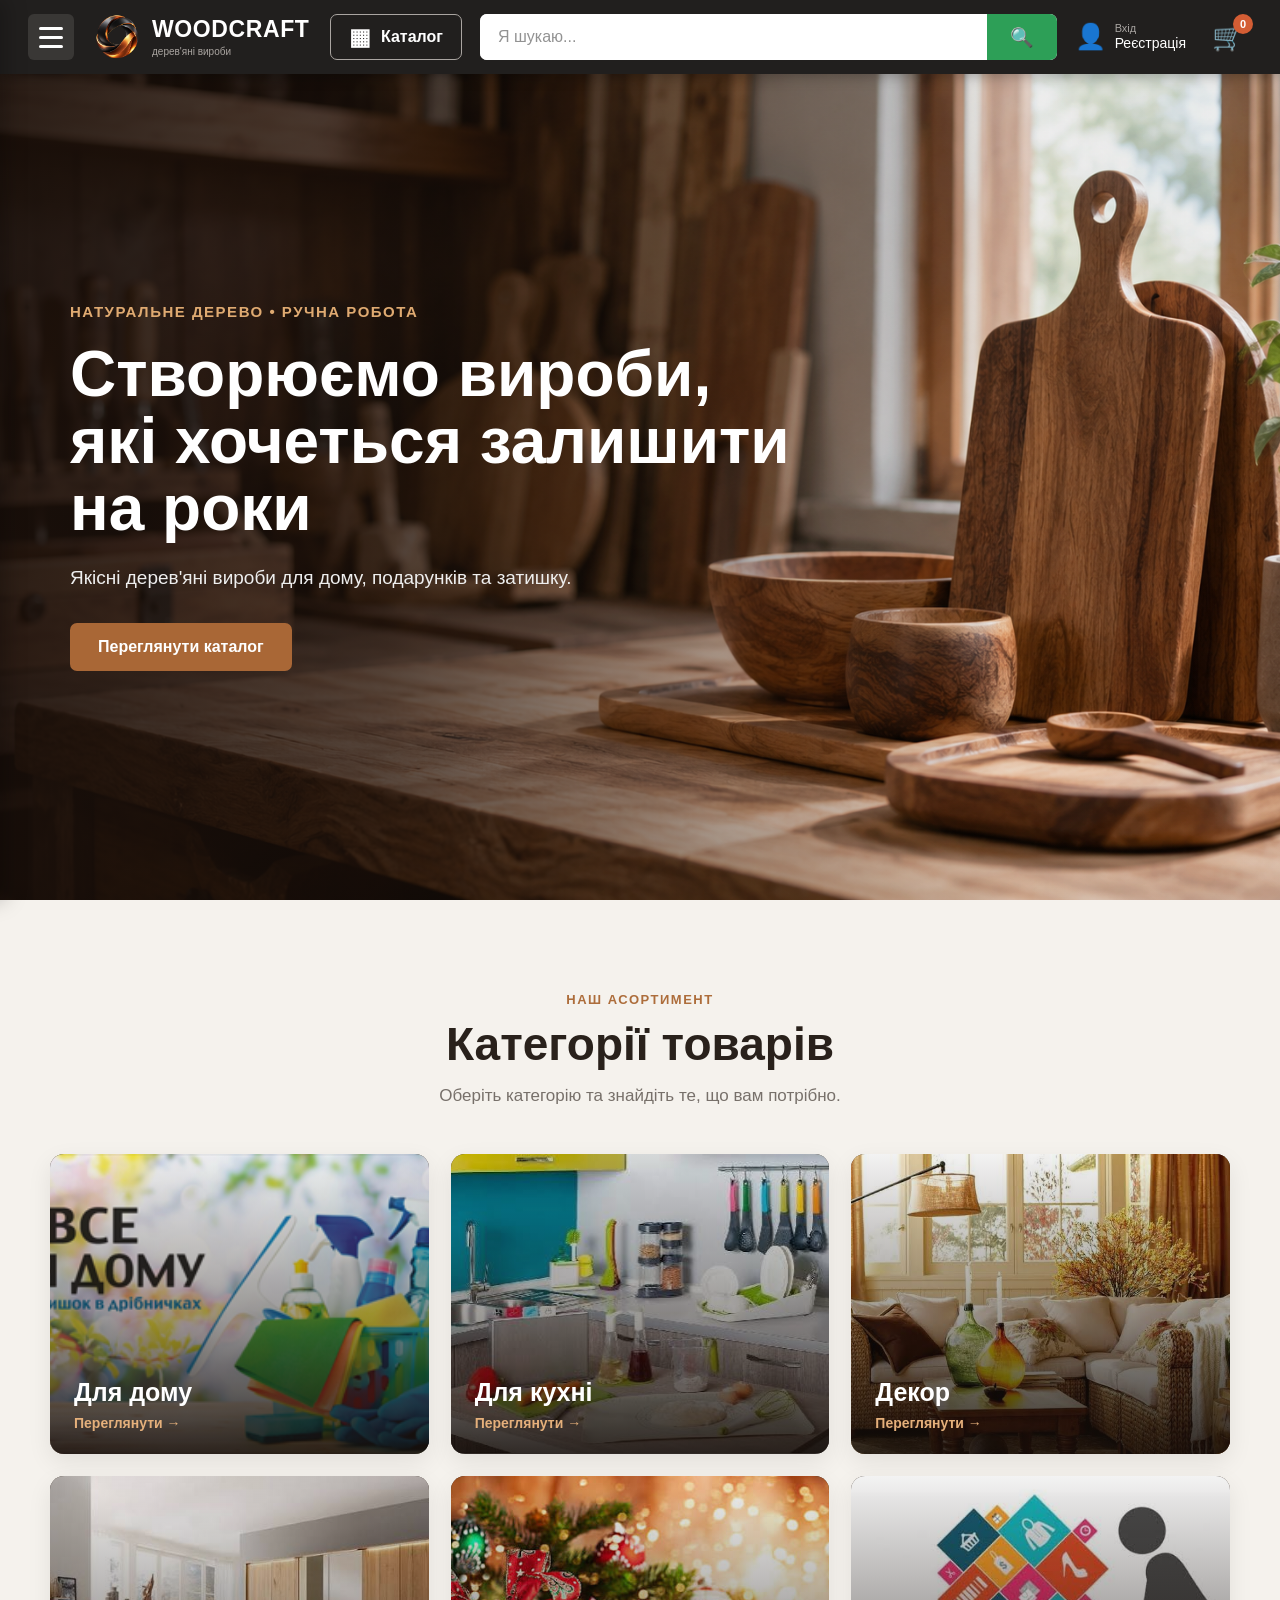
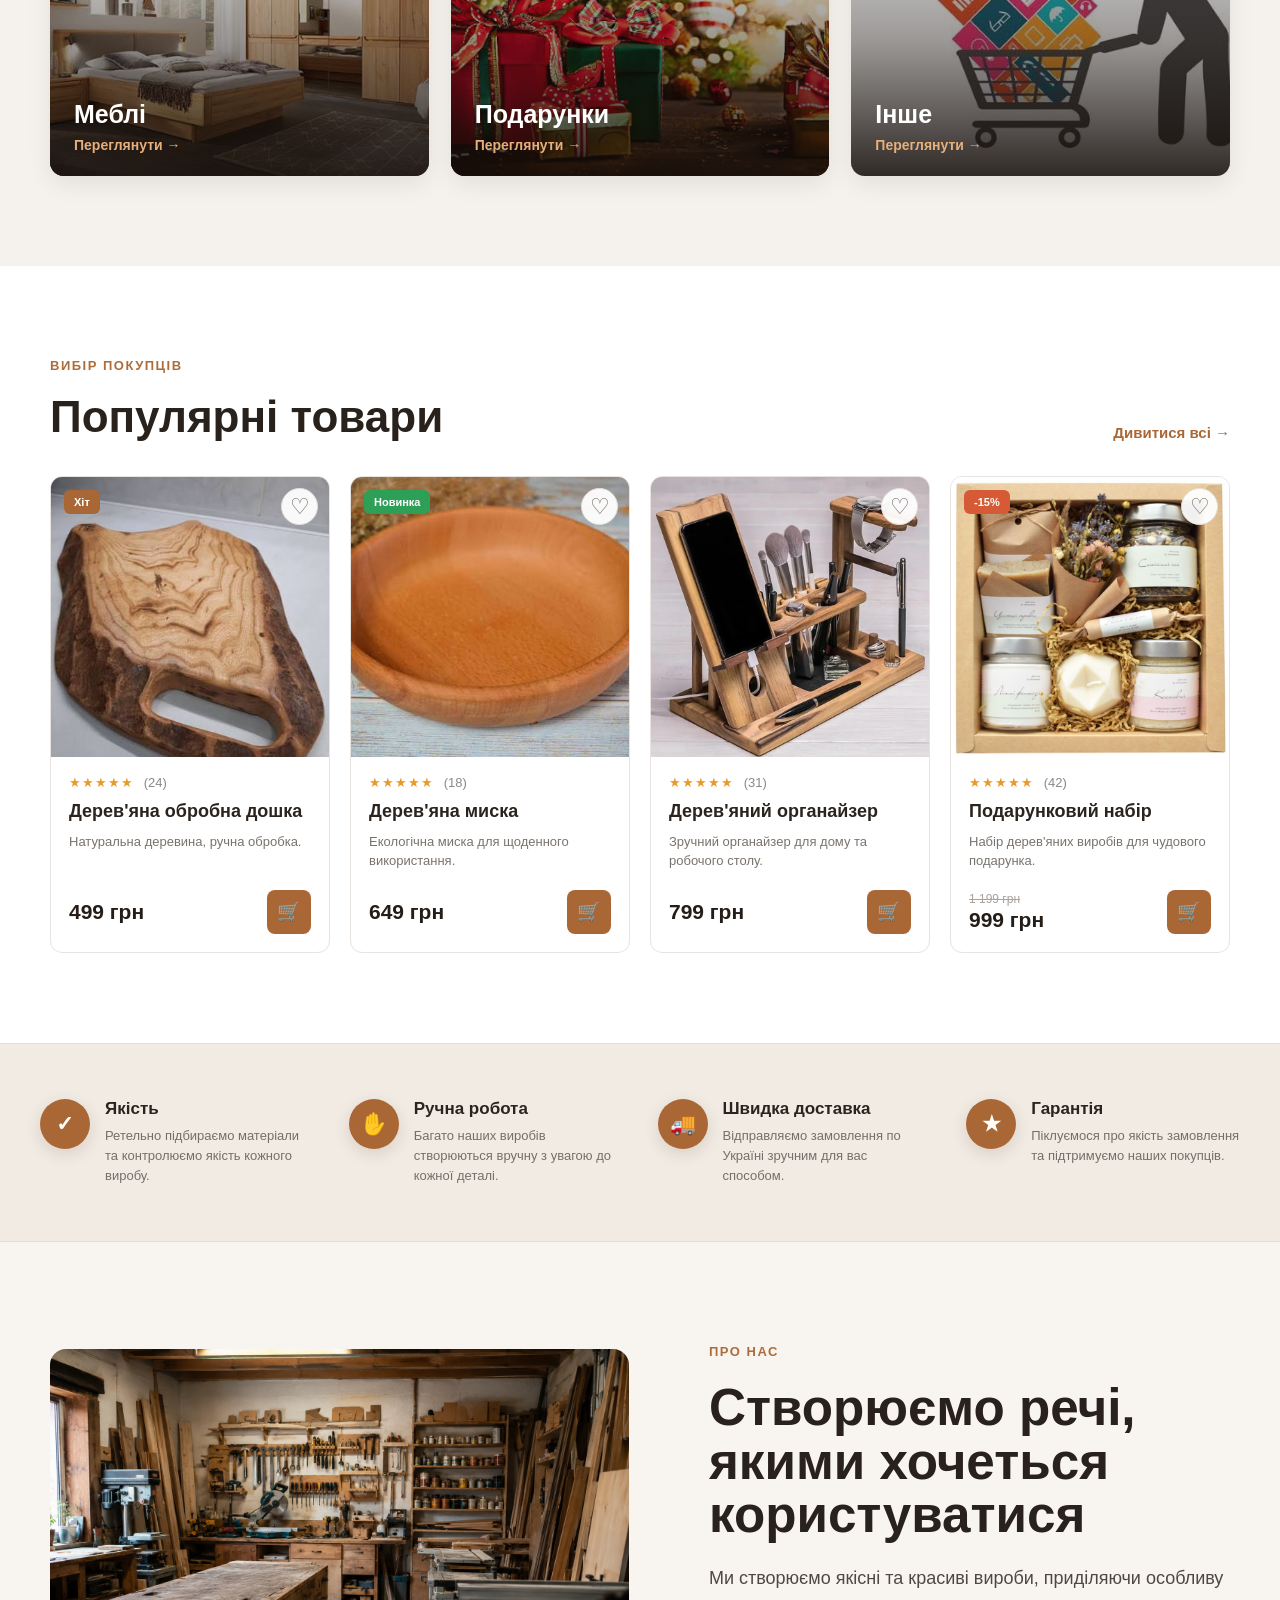
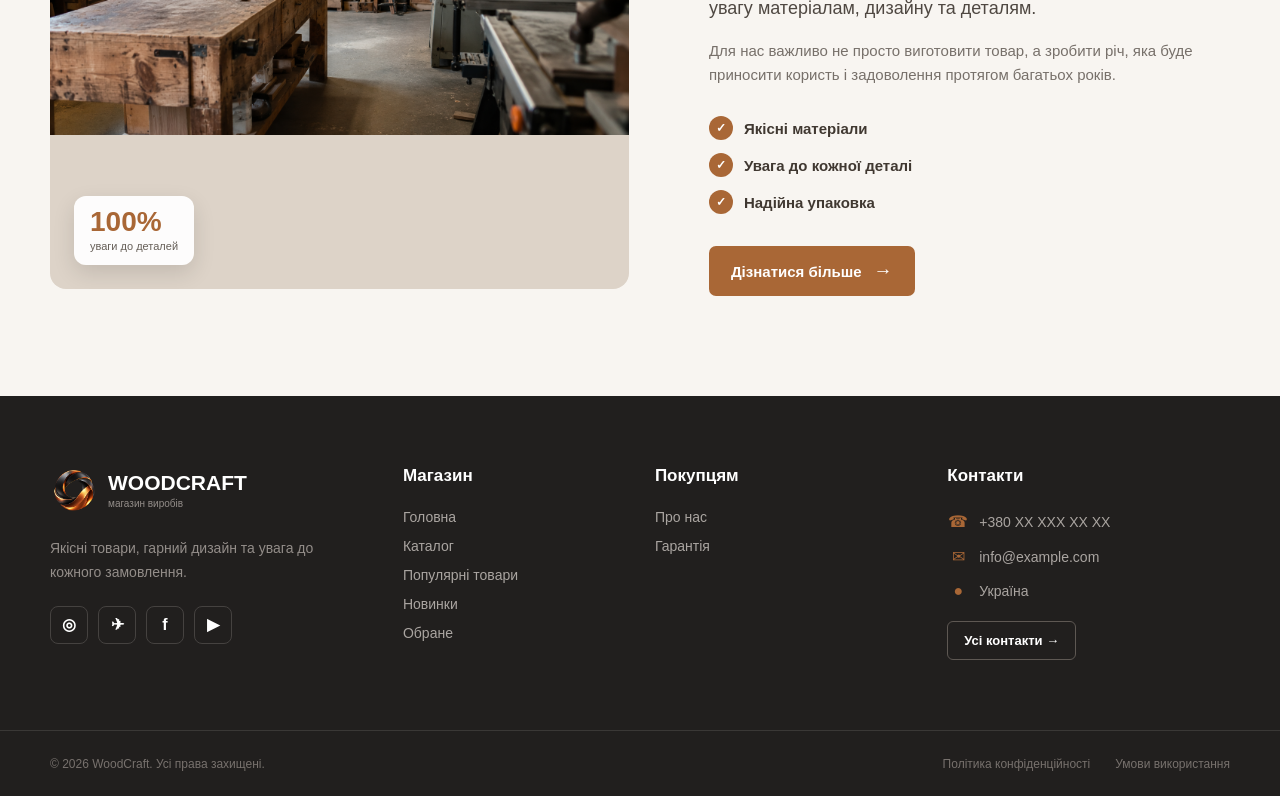
==== commit 85c13515: "Add files via upload" ====
--- a/index.html
+++ b/index.html
@@ -212,22 +212,6 @@
             </a>
 
             <a
-                href="#"
-                class="side-link"
-            >
-                <span>📦</span>
-                <span>Мої замовлення</span>
-            </a>
-
-            <a
-                href="#"
-                class="side-link"
-            >
-                <span>🚚</span>
-                <span>Доставка та оплата</span>
-            </a>
-
-            <a
                 href="about.html"
                 class="side-link"
             >
@@ -236,7 +220,7 @@
             </a>
 
             <a
-                href="contacts.html"
+                href="contact.html"
                 class="side-link"
             >
                 <span>📞</span>
@@ -256,13 +240,6 @@
                 ⚙️ Налаштування
             </a>
 
-            <a
-                href="#"
-                class="bottom-link"
-            >
-                ❓ Допомога
-            </a>
-
         </div>
 
     </aside>
@@ -304,12 +281,11 @@
             </div>
 
         </section>
-        </section>
-
-
-<!-- =========================================
-     КАТЕГОРІЇ ТОВАРІВ
-     ========================================= -->
+
+
+        <!-- =========================================
+             КАТЕГОРІЇ ТОВАРІВ
+             ========================================= -->
 
         <section class="categories">
 
@@ -331,148 +307,61 @@
                     </p>
 
                 </div>
-                
-
 
                 <div class="categories-grid">
 
-                    <!-- Категорія 1 -->
                     <a href="catalog.html?category=home" class="category-card">
-
-                        <img
-                            src="image/category-home.jpg"
-                            alt="Товари для дому"
-                        >
+                        <img src="image/Для_дому.jpg" alt="Товари для дому">
 
                         <div class="category-overlay">
-
-                            <h3>
-                                Для дому
-                            </h3>
-
-                            <span>
-                                Переглянути →
-                            </span>
-
-                        </div>
-
-                    </a>
-
-                    
-
-
-                    <!-- Категорія 2 -->
+                            <h3>Для дому</h3>
+                            <span>Переглянути →</span>
+                        </div>
+                    </a>
+
                     <a href="catalog.html?category=kitchen" class="category-card">
-
-                        <img
-                            src="image/category-kitchen.jpg"
-                            alt="Кухонні вироби"
-                        >
+                        <img src="image/Для_кухні.jpg" alt="Кухонні вироби">
 
                         <div class="category-overlay">
-
-                            <h3>
-                                Для кухні
-                            </h3>
-
-                            <span>
-                                Переглянути →
-                            </span>
-
-                        </div>
-
-                    </a>
-
-
-                    <!-- Категорія 3 -->
+                            <h3>Для кухні</h3>
+                            <span>Переглянути →</span>
+                        </div>
+                    </a>
+
                     <a href="catalog.html?category=decor" class="category-card">
-
-                        <img
-                            src="image/category-decor.jpg"
-                            alt="Декоративні вироби"
-                        >
+                        <img src="image/декор.jpg" alt="Декоративні вироби">
 
                         <div class="category-overlay">
-
-                            <h3>
-                                Декор
-                            </h3>
-
-                            <span>
-                                Переглянути →
-                            </span>
-
-                        </div>
-
-                    </a>
-
-
-                    <!-- Категорія 4 -->
+                            <h3>Декор</h3>
+                            <span>Переглянути →</span>
+                        </div>
+                    </a>
+
                     <a href="catalog.html?category=furniture" class="category-card">
-
-                        <img
-                            src="image/category-furniture.jpg"
-                            alt="Меблі"
-                        >
+                        <img src="image/Меблі.jpg" alt="Меблі">
 
                         <div class="category-overlay">
-
-                            <h3>
-                                Меблі
-                            </h3>
-
-                            <span>
-                                Переглянути →
-                            </span>
-
-                        </div>
-
-                    </a>
-
-
-                    <!-- Категорія 5 -->
+                            <h3>Меблі</h3>
+                            <span>Переглянути →</span>
+                        </div>
+                    </a>
+
                     <a href="catalog.html?category=gifts" class="category-card">
-
-                        <img
-                            src="image/category-gifts.jpg"
-                            alt="Подарунки"
-                        >
+                        <img src="image/Подарунки.jpg" alt="Подарунки">
 
                         <div class="category-overlay">
-
-                            <h3>
-                                Подарунки
-                            </h3>
-
-                            <span>
-                                Переглянути →
-                            </span>
-
-                        </div>
-
-                    </a>
-
-
-                    <!-- Категорія 6 -->
+                            <h3>Подарунки</h3>
+                            <span>Переглянути →</span>
+                        </div>
+                    </a>
+
                     <a href="catalog.html?category=other" class="category-card">
-
-                        <img
-                            src="image/category-other.jpg"
-                            alt="Інші товари"
-                        >
+                        <img src="image/Інше.jpg" alt="Інші товари">
 
                         <div class="category-overlay">
-
-                            <h3>
-                                Інше
-                            </h3>
-
-                            <span>
-                                Переглянути →
-                            </span>
-
-                        </div>
-
+                            <h3>Інше</h3>
+                            <span>Переглянути →</span>
+                        </div>
                     </a>
 
                 </div>
@@ -481,236 +370,42 @@
 
         </section>
 
+
         <!-- =========================================
-     ПОПУЛЯРНІ ТОВАРИ
-     ========================================= -->
-
-<section class="popular-products">
-
-    <div class="products-container">
-
-        <!-- Заголовок -->
-        <div class="products-heading">
-
-            <div>
-                <span class="section-label">
-                    ВИБІР ПОКУПЦІВ
-                </span>
-
-                <h2>
-                    Популярні товари
-                </h2>
-            </div>
-
-            <a href="catalog.html" class="all-products-link">
-                Дивитися всі →
-            </a>
-
-        </div>
-
-
-        <!-- Сітка товарів -->
-        <div class="products-grid">
-
-
-            <!-- =================================
-                 ТОВАР 1
-                 ================================= -->
-
-            <article class="product-card">
-
-                <div class="product-image-box">
-
-                    <span class="product-badge">
-                        Хіт
-                    </span>
-
-                    <button
-                        class="favorite-button"
-                        type="button"
-                        aria-label="Додати в обране"
-                    >
-                        ♡
-                    </button>
-
-                    <img
-                        src="image/product-1.jpg"
-                        alt="Дерев'яна обробна дошка"
-                    >
-
-                </div>
-
-
-                <div class="product-info">
-
-                    <div class="product-rating">
-                        ★★★★★
-                        <span>(24)</span>
-                    </div>
-
-                    <h3 class="product-title">
-                        Дерев'яна обробна дошка
-                    </h3>
-
-                    <p class="product-description">
-                        Натуральна деревина, ручна обробка.
-                    </p>
-
-
-                    <div class="product-bottom">
-
-                        <div class="product-price">
-                            499 грн
-                        </div>
-
-                        <button
-                            class="add-cart-button"
-                            type="button"
-                        >
-                            🛒
-                        </button>
-
-                    </div>
-
-                </div>
-
-            </article>
-
-
-            <!-- =================================
-                 ТОВАР 2
-                 ================================= -->
-
-            <article class="product-card">
-
-                <div class="product-image-box">
-
-                    <span class="product-badge new">
-                        Новинка
-                    </span>
-
-                    <button
-                        class="favorite-button"
-                        type="button"
-                        aria-label="Додати в обране"
-                    >
-                        ♡
-                    </button>
-
-                    <img
-                        src="image/product-2.jpg"
-                        alt="Дерев'яна миска"
-                    >
-
-                </div>
-
-
-                <div class="product-info">
-
-                    <div class="product-rating">
-                        ★★★★★
-                        <span>(18)</span>
-                    </div>
-
-                    <h3 class="product-title">
-                        Дерев'яна миска
-                    </h3>
-
-                    <p class="product-description">
-                        Екологічна миска для щоденного використання.
-                    </p>
-
-
-                    <div class="product-bottom">
-
-                        <div class="product-price">
-                            649 грн
-                        </div>
-
-                        <button
-                            class="add-cart-button"
-                            type="button"
-                        >
-                            🛒
-                        </button>
-
-                    </div>
-
-                </div>
-
-            </article>
-
-
-            <!-- =================================
-                 ТОВАР 3
-                 ================================= -->
-
-            <article class="product-card">
-
-                <div class="product-image-box">
-
-                    <button
-                        class="favorite-button"
-                        type="button"
-                        aria-label="Додати в обране"
-                    >
-                        ♡
-                    </button>
-
-                    <img
-                        src="image/product-3.jpg"
-                        alt="Дерев'яний органайзер"
-                    >
-
-                </div>
-
-
-                <div class="product-info">
-
-                    <div class="product-rating">
-                        ★★★★★
-                        <span>(31)</span>
-                    </div>
-
-                    <h3 class="product-title">
-                        Дерев'яний органайзер
-                    </h3>
-
-                    <p class="product-description">
-                        Зручний органайзер для дому та робочого столу.
-                    </p>
-
-
-                    <div class="product-bottom">
-
-                        <div class="product-price">
-                            799 грн
-                        </div>
-
-                        <button
-                            class="add-cart-button"
-                            type="button"
-                        >
-                            🛒
-                        </button>
-
-                    </div>
-
-                </div>
-
-            </article>
-
-
-                    <!-- =================================
-                        ТОВАР 4
-                        ================================= -->
+             ПОПУЛЯРНІ ТОВАРИ
+             ========================================= -->
+
+        <section class="popular-products">
+
+            <div class="products-container">
+
+                <div class="products-heading">
+
+                    <div>
+                        <span class="section-label">
+                            ВИБІР ПОКУПЦІВ
+                        </span>
+
+                        <h2>
+                            Популярні товари
+                        </h2>
+                    </div>
+
+                    <a href="catalog.html" class="all-products-link">
+                        Дивитися всі →
+                    </a>
+
+                </div>
+
+
+                <div class="products-grid">
 
                     <article class="product-card">
 
                         <div class="product-image-box">
 
-                            <span class="product-badge sale">
-                                -15%
+                            <span class="product-badge">
+                                Хіт
                             </span>
 
                             <button
@@ -722,39 +417,31 @@
                             </button>
 
                             <img
-                                src="image/product-4.jpg"
-                                alt="Дерев'яний подарунковий набір"
+                                src="image/Дерев'яна_обробна_дошка.jpg"
+                                alt="Дерев'яна обробна дошка"
                             >
 
                         </div>
-
 
                         <div class="product-info">
 
                             <div class="product-rating">
                                 ★★★★★
-                                <span>(42)</span>
+                                <span>(24)</span>
                             </div>
 
                             <h3 class="product-title">
-                                Подарунковий набір
+                                Дерев'яна обробна дошка
                             </h3>
 
                             <p class="product-description">
-                                Набір дерев'яних виробів для чудового подарунка.
+                                Натуральна деревина, ручна обробка.
                             </p>
 
-
                             <div class="product-bottom">
 
                                 <div class="product-price">
-
-                                    <span class="old-price">
-                                        1 199 грн
-                                    </span>
-
-                                    999 грн
-
+                                    499 грн
                                 </div>
 
                                 <button
@@ -770,14 +457,186 @@
 
                     </article>
 
+                    <article class="product-card">
+
+                        <div class="product-image-box">
+
+                            <span class="product-badge new">
+                                Новинка
+                            </span>
+
+                            <button
+                                class="favorite-button"
+                                type="button"
+                                aria-label="Додати в обране"
+                            >
+                                ♡
+                            </button>
+
+                            <img
+                                src="image/Дерев'яна_миска.jpg"
+                                alt="Дерев'яна миска"
+                            >
+
+                        </div>
+
+                        <div class="product-info">
+
+                            <div class="product-rating">
+                                ★★★★★
+                                <span>(18)</span>
+                            </div>
+
+                            <h3 class="product-title">
+                                Дерев'яна миска
+                            </h3>
+
+                            <p class="product-description">
+                                Екологічна миска для щоденного використання.
+                            </p>
+
+                            <div class="product-bottom">
+
+                                <div class="product-price">
+                                    649 грн
+                                </div>
+
+                                <button
+                                    class="add-cart-button"
+                                    type="button"
+                                >
+                                    🛒
+                                </button>
+
+                            </div>
+
+                        </div>
+
+                    </article>
+
+                    <article class="product-card">
+
+                        <div class="product-image-box">
+
+                            <button
+                                class="favorite-button"
+                                type="button"
+                                aria-label="Додати в обране"
+                            >
+                                ♡
+                            </button>
+
+                            <img
+                                src="image/Дерев'яний_органайзер.jpg"
+                                alt="Дерев'яний органайзер"
+                            >
+
+                        </div>
+
+                        <div class="product-info">
+
+                            <div class="product-rating">
+                                ★★★★★
+                                <span>(31)</span>
+                            </div>
+
+                            <h3 class="product-title">
+                                Дерев'яний органайзер
+                            </h3>
+
+                            <p class="product-description">
+                                Зручний органайзер для дому та робочого столу.
+                            </p>
+
+                            <div class="product-bottom">
+
+                                <div class="product-price">
+                                    799 грн
+                                </div>
+
+                                <button
+                                    class="add-cart-button"
+                                    type="button"
+                                >
+                                    🛒
+                                </button>
+
+                            </div>
+
+                        </div>
+
+                    </article>
+
+                    <article class="product-card">
+
+                        <div class="product-image-box">
+
+                            <span class="product-badge sale">
+                                -15%
+                            </span>
+
+                            <button
+                                class="favorite-button"
+                                type="button"
+                                aria-label="Додати в обране"
+                            >
+                                ♡
+                            </button>
+
+                            <img
+                                src="image/Подарунковий_набір.jpg"
+                                alt="Дерев'яний подарунковий набір"
+                            >
+
+                        </div>
+
+                        <div class="product-info">
+
+                            <div class="product-rating">
+                                ★★★★★
+                                <span>(42)</span>
+                            </div>
+
+                            <h3 class="product-title">
+                                Подарунковий набір
+                            </h3>
+
+                            <p class="product-description">
+                                Набір дерев'яних виробів для чудового подарунка.
+                            </p>
+
+                            <div class="product-bottom">
+
+                                <div class="product-price">
+                                    <span class="old-price">
+                                        1 199 грн
+                                    </span>
+                                    999 грн
+                                </div>
+
+                                <button
+                                    class="add-cart-button"
+                                    type="button"
+                                >
+                                    🛒
+                                </button>
+
+                            </div>
+
+                        </div>
+
+                    </article>
+
                 </div>
 
             </div>
 
         </section>
+
+
         <!-- =========================================
-     ПЕРЕВАГИ МАГАЗИНУ
-     ========================================= -->
+             ПЕРЕВАГИ МАГАЗИНУ
+             ========================================= -->
 
         <section class="advantages">
 
@@ -874,352 +733,289 @@
 
         </section>
 
+
         <!-- =========================================
-     ПРО НАС
-     ========================================= -->
-
-<section class="about-preview">
-
-    <div class="about-container">
-
-        <!-- Фотографія -->
-        <div class="about-image">
-
-            <img
-                src="image/about-workshop.jpg"
-                alt="Наша майстерня"
-            >
-
-            <div class="about-image-badge">
-
-                <strong>
-                    100%
-                </strong>
-
-                <span>
-                    уваги до деталей
-                </span>
+             ПРО НАС
+             ========================================= -->
+
+        <section class="about-preview">
+
+            <div class="about-container">
+
+                <div class="about-image">
+
+                    <img
+                        src="image/Майстерня.jpg"
+                        alt="Наша майстерня"
+                    >
+
+                    <div class="about-image-badge">
+
+                        <strong>
+                            100%
+                        </strong>
+
+                        <span>
+                            уваги до деталей
+                        </span>
+
+                    </div>
+
+                </div>
+
+
+                <div class="about-content">
+
+                    <span class="section-label">
+                        ПРО НАС
+                    </span>
+
+                    <h2>
+                        Створюємо речі,
+                        якими хочеться
+                        користуватися
+                    </h2>
+
+                    <p class="about-main-text">
+                        Ми створюємо якісні та красиві вироби,
+                        приділяючи особливу увагу матеріалам,
+                        дизайну та деталям.
+                    </p>
+
+                    <p class="about-secondary-text">
+                        Для нас важливо не просто виготовити
+                        товар, а зробити річ, яка буде приносити
+                        користь і задоволення протягом багатьох років.
+                    </p>
+
+                    <div class="about-points">
+
+                        <div class="about-point">
+
+                            <span class="about-point-icon">
+                                ✓
+                            </span>
+
+                            <span>
+                                Якісні матеріали
+                            </span>
+
+                        </div>
+
+                        <div class="about-point">
+
+                            <span class="about-point-icon">
+                                ✓
+                            </span>
+
+                            <span>
+                                Увага до кожної деталі
+                            </span>
+
+                        </div>
+
+                        <div class="about-point">
+
+                            <span class="about-point-icon">
+                                ✓
+                            </span>
+
+                            <span>
+                                Надійна упаковка
+                            </span>
+
+                        </div>
+
+                    </div>
+
+                    <a
+                        href="about.html"
+                        class="about-button"
+                    >
+                        Дізнатися більше
+                        <span>→</span>
+                    </a>
+
+                </div>
 
             </div>
 
-        </div>
-
-
-        <!-- Текст -->
-        <div class="about-content">
-
-            <span class="section-label">
-                ПРО НАС
-            </span>
-
-            <h2>
-                Створюємо речі,
-                якими хочеться
-                користуватися
-            </h2>
-
-            <p class="about-main-text">
-                Ми створюємо якісні та красиві вироби,
-                приділяючи особливу увагу матеріалам,
-                дизайну та деталям.
-            </p>
-
-            <p class="about-secondary-text">
-                Для нас важливо не просто виготовити
-                товар, а зробити річ, яка буде приносити
-                користь і задоволення протягом багатьох років.
-            </p>
-
-
-            <!-- Переваги -->
-            <div class="about-points">
-
-                <div class="about-point">
-
-                    <span class="about-point-icon">
-                        ✓
+        </section>
+
+
+        <!-- =========================================
+             FOOTER
+             ========================================= -->
+
+        <footer class="footer">
+
+            <div class="footer-container">
+
+                <div class="footer-column footer-brand">
+
+                    <a href="index.html" class="footer-logo">
+
+                        <img
+                            src="image/logo.png"
+                            alt="Логотип"
+                        >
+
+                        <div class="footer-logo-text">
+
+                            <strong>
+                                WOODCRAFT
+                            </strong>
+
+                            <span>
+                                магазин виробів
+                            </span>
+
+                        </div>
+
+                    </a>
+
+                    <p class="footer-description">
+                        Якісні товари, гарний дизайн
+                        та увага до кожного замовлення.
+                    </p>
+
+                    <div class="footer-socials">
+
+                        <a href="#" aria-label="Instagram">
+                            ◎
+                        </a>
+
+                        <a href="#" aria-label="Telegram">
+                            ✈
+                        </a>
+
+                        <a href="#" aria-label="Facebook">
+                            f
+                        </a>
+
+                        <a href="#" aria-label="YouTube">
+                            ▶
+                        </a>
+
+                    </div>
+
+                </div>
+
+                <div class="footer-column">
+
+                    <h3>
+                        Магазин
+                    </h3>
+
+                    <a href="index.html">
+                        Головна
+                    </a>
+
+                    <a href="catalog.html">
+                        Каталог
+                    </a>
+
+                    <a href="#">
+                        Популярні товари
+                    </a>
+
+                    <a href="#">
+                        Новинки
+                    </a>
+
+                    <a href="#">
+                        Обране
+                    </a>
+
+                </div>
+
+                <div class="footer-column">
+
+                    <h3>
+                        Покупцям
+                    </h3>
+
+                    <a href="about.html">
+                        Про нас
+                    </a>
+
+                    <a href="#">
+                        Гарантія
+                    </a>
+
+                </div>
+
+                <div class="footer-column footer-contacts">
+
+                    <h3>
+                        Контакти
+                    </h3>
+
+                    <a href="tel:+380000000000" class="contact-item">
+                        <span class="contact-icon">
+                            ☎
+                        </span>
+                        <span>
+                            +380 XX XXX XX XX
+                        </span>
+                    </a>
+
+                    <a href="mailto:info@example.com" class="contact-item">
+                        <span class="contact-icon">
+                            ✉
+                        </span>
+                        <span>
+                            info@example.com
+                        </span>
+                    </a>
+
+                    <div class="contact-item">
+                        <span class="contact-icon">
+                            ●
+                        </span>
+                        <span>
+                            Україна
+                        </span>
+                    </div>
+
+                    <a href="contact.html" class="footer-contact-button">
+                        Усі контакти →
+                    </a>
+
+                </div>
+
+            </div>
+
+            <div class="footer-bottom">
+
+                <div class="footer-bottom-container">
+
+                    <span>
+                        © 2026 WoodCraft. Усі права захищені.
                     </span>
 
-                    <span>
-                        Якісні матеріали
-                    </span>
-
-                </div>
-
-
-                <div class="about-point">
-
-                    <span class="about-point-icon">
-                        ✓
-                    </span>
-
-                    <span>
-                        Увага до кожної деталі
-                    </span>
-
-                </div>
-
-
-                <div class="about-point">
-
-                    <span class="about-point-icon">
-                        ✓
-                    </span>
-
-                    <span>
-                        Надійна упаковка
-                    </span>
+                    <div class="footer-bottom-links">
+
+                        <a href="#">
+                            Політика конфіденційності
+                        </a>
+
+                        <a href="#">
+                            Умови використання
+                        </a>
+
+                    </div>
 
                 </div>
 
             </div>
 
-
-            <a
-                href="about.html"
-                class="about-button"
-            >
-                Дізнатися більше
-                <span>→</span>
-            </a>
-
-        </div>
-
-    </div>
-
-</section>
-
-<!-- =========================================
-     FOOTER
-     ========================================= -->
-
-<footer class="footer">
-
-    <div class="footer-container">
-
-        <!-- =================================
-             КОЛОНКА 1 — ПРО МАГАЗИН
-             ================================= -->
-
-        <div class="footer-column footer-brand">
-
-            <a href="index.html" class="footer-logo">
-
-                <img
-                    src="image/logo.png"
-                    alt="Логотип"
-                >
-
-                <div class="footer-logo-text">
-
-                    <strong>
-                        WOODCRAFT
-                    </strong>
-
-                    <span>
-                        магазин виробів
-                    </span>
-
-                </div>
-
-            </a>
-
-
-            <p class="footer-description">
-                Якісні товари, гарний дизайн
-                та увага до кожного замовлення.
-            </p>
-
-
-            <!-- Соціальні мережі -->
-            <div class="footer-socials">
-
-                <a href="#" aria-label="Instagram">
-                    ◎
-                </a>
-
-                <a href="#" aria-label="Telegram">
-                    ✈
-                </a>
-
-                <a href="#" aria-label="Facebook">
-                    f
-                </a>
-
-                <a href="#" aria-label="YouTube">
-                    ▶
-                </a>
-
-            </div>
-
-        </div>
-
-
-        <!-- =================================
-             КОЛОНКА 2 — МАГАЗИН
-             ================================= -->
-
-        <div class="footer-column">
-
-            <h3>
-                Магазин
-            </h3>
-
-            <a href="index.html">
-                Головна
-            </a>
-
-            <a href="catalog.html">
-                Каталог
-            </a>
-
-            <a href="#">
-                Популярні товари
-            </a>
-
-            <a href="#">
-                Новинки
-            </a>
-
-            <a href="#">
-                Обране
-            </a>
-
-        </div>
-
-
-        <!-- =================================
-             КОЛОНКА 3 — ДОПОМОГА
-             ================================= -->
-
-        <div class="footer-column">
-
-            <h3>
-                Покупцям
-            </h3>
-
-            <a href="about.html">
-                Про нас
-            </a>
-
-            <a href="#">
-                Доставка та оплата
-            </a>
-
-            <a href="#">
-                Умови повернення
-            </a>
-
-            <a href="#">
-                Гарантія
-            </a>
-
-            <a href="#">
-                Часті запитання
-            </a>
-
-        </div>
-
-
-        <!-- =================================
-             КОЛОНКА 4 — КОНТАКТИ
-             ================================= -->
-
-        <div class="footer-column footer-contacts">
-
-            <h3>
-                Контакти
-            </h3>
-
-
-            <a href="tel:+380000000000" class="contact-item">
-
-                <span class="contact-icon">
-                    ☎
-                </span>
-
-                <span>
-                    +380 XX XXX XX XX
-                </span>
-
-            </a>
-
-
-            <a
-                href="mailto:info@example.com"
-                class="contact-item"
-            >
-
-                <span class="contact-icon">
-                    ✉
-                </span>
-
-                <span>
-                    info@example.com
-                </span>
-
-            </a>
-
-
-            <div class="contact-item">
-
-                <span class="contact-icon">
-                    ●
-                </span>
-
-                <span>
-                    Україна
-                </span>
-
-            </div>
-
-
-            <a href="contacts.html" class="footer-contact-button">
-                Усі контакти →
-            </a>
-
-        </div>
-
-    </div>
-
-
-    <!-- =================================
-         НИЖНЯ ЛІНІЯ
-         ================================= -->
-
-    <div class="footer-bottom">
-
-        <div class="footer-bottom-container">
-
-            <span>
-                © 2026 WoodCraft. Усі права захищені.
-            </span>
-
-            <div class="footer-bottom-links">
-
-                <a href="#">
-                    Політика конфіденційності
-                </a>
-
-                <a href="#">
-                    Умови використання
-                </a>
-
-            </div>
-
-        </div>
-
-    </div>
-
-</footer>
-
-
-        </main>
+        </footer>
 
     </main>
 
-
     <script src="js/script.js"></script>
+    
 
 </body>
 
--- a/style/index_style.css
+++ b/style/index_style.css
@@ -1791,40 +1791,43 @@
 .about-image-badge {
     position: absolute;
 
-    left: 25px;
-    bottom: 25px;
-
-    min-width: 150px;
-
-    padding: 16px 20px;
+    left: 24px;
+    bottom: 24px;
 
     display: flex;
     flex-direction: column;
+    align-items: flex-start;
+
+    width: auto;
+    min-width: 0;
+    max-width: 170px;
+
+    padding: 12px 16px;
 
     background: rgba(255, 255, 255, 0.94);
 
-    border-radius: 10px;
+    border-radius: 12px;
 
     box-shadow:
-        0 8px 25px rgba(0, 0, 0, 0.15);
-}
-
+        0 8px 22px rgba(0, 0, 0, 0.12);
+    z-index: 2;
+}
 
 .about-image-badge strong {
     color: #a96736;
 
     font-size: 28px;
-
     line-height: 1;
 }
 
-
 .about-image-badge span {
-    margin-top: 5px;
+    margin-top: 4px;
 
     color: #665f58;
 
-    font-size: 12px;
+    font-size: 11px;
+    line-height: 1.2;
+    white-space: nowrap;
 }
 
 
@@ -2016,13 +2019,17 @@
         left: 15px;
         bottom: 15px;
 
-        min-width: 130px;
-
-        padding: 13px 15px;
+        max-width: 145px;
+        padding: 10px 14px;
     }
 
     .about-image-badge strong {
         font-size: 24px;
+    }
+
+    .about-image-badge span {
+        font-size: 10px;
+        white-space: normal;
     }
 
     .about-content h2 {
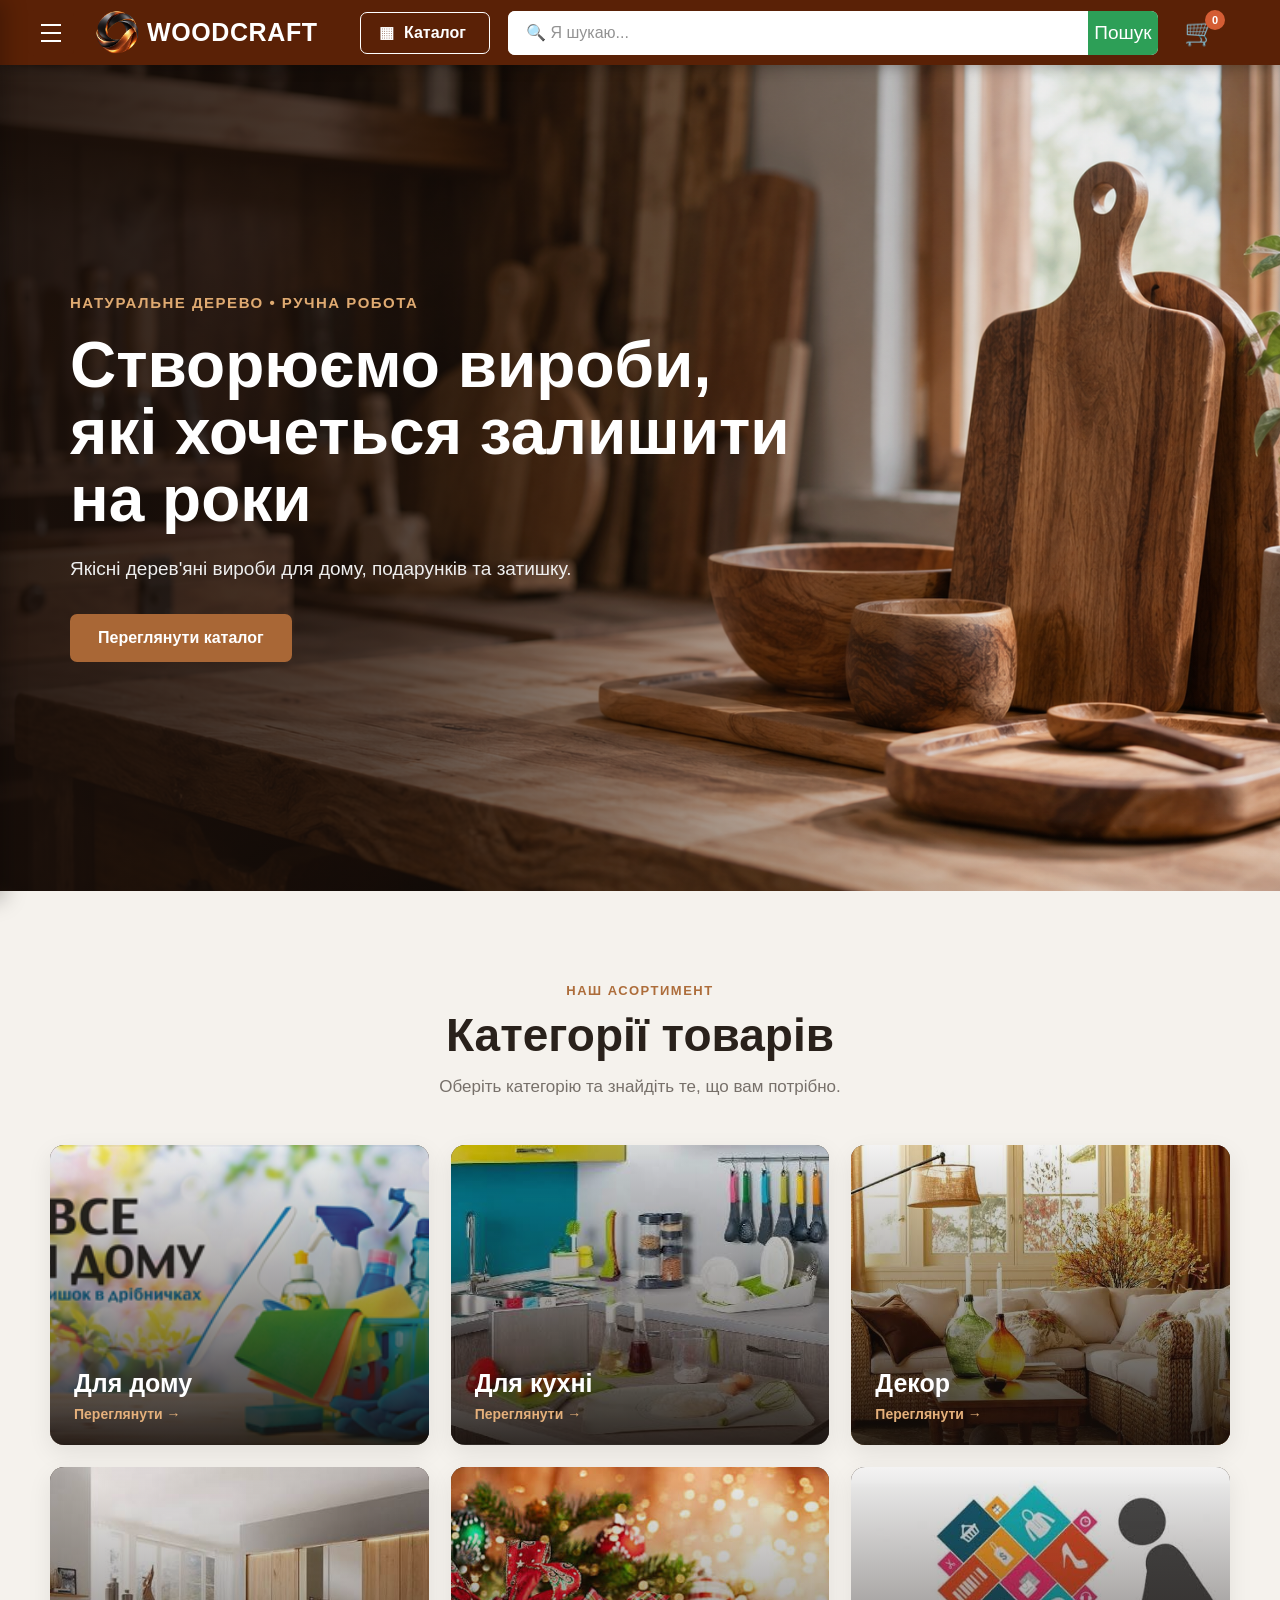
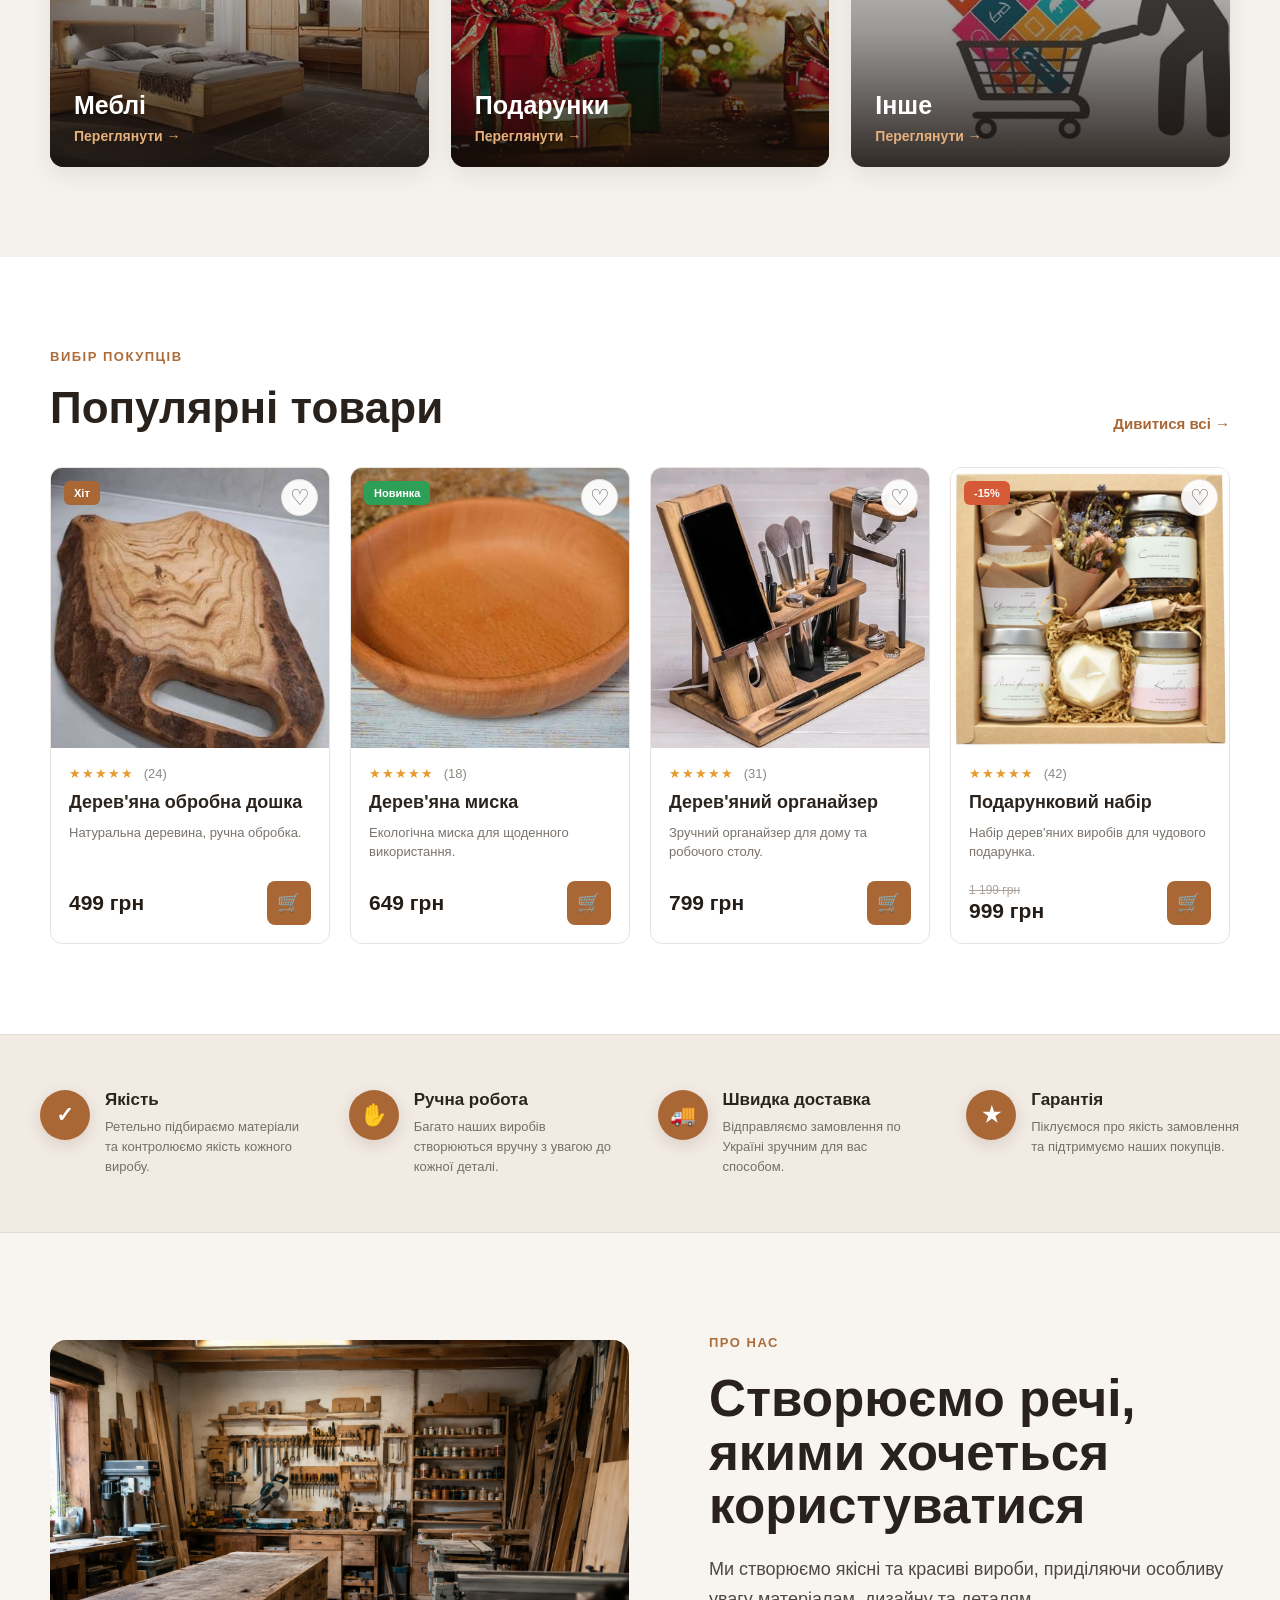
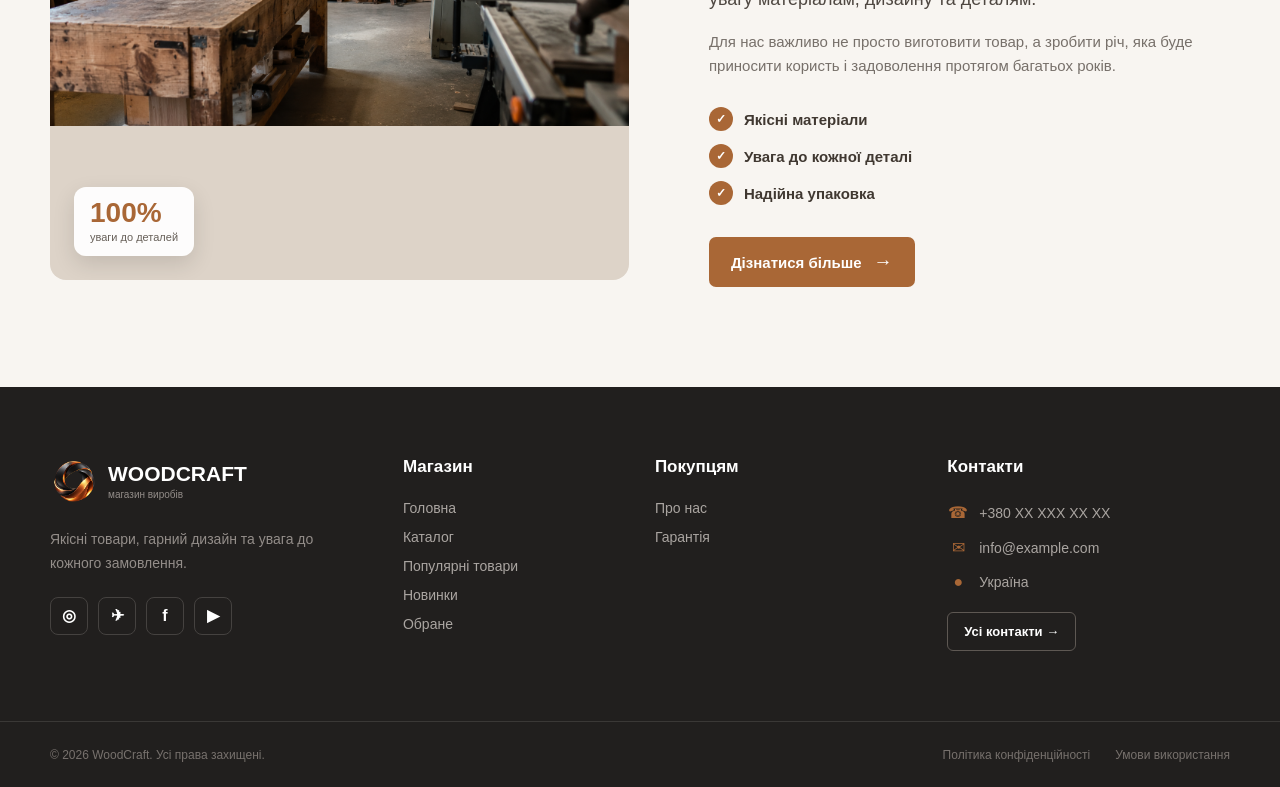
==== commit f79d1f67: "Add files via upload" ====
--- a/index.html
+++ b/index.html
@@ -47,9 +47,7 @@
                         WOODCRAFT
                     </span>
 
-                    <span class="logo-subtitle">
-                        дерев'яні вироби
-                    </span>
+                  
 
                 </div>
 
@@ -76,7 +74,7 @@
                 <input
                     type="text"
                     id="searchInput"
-                    placeholder="Я шукаю..."
+                    placeholder="🔍 Я шукаю..."
                 >
 
                 <button
@@ -84,30 +82,13 @@
                     id="searchButton"
                     type="button"
                 >
-                    🔍
+                    Пошук
                 </button>
 
             </div>
 
 
-            <!-- Акаунт -->
-            <a href="#" class="account">
-
-                <span class="account-icon">
-                    👤
-                </span>
-
-                <span class="account-text">
-
-                    <small>
-                        Вхід
-                    </small>
-
-                    Реєстрація
-
-                </span>
-
-            </a>
+            
 
 
             <!-- Кошик -->
@@ -203,13 +184,7 @@
                 <span>Каталог</span>
             </a>
 
-            <a
-                href="#"
-                class="side-link"
-            >
-                <span>❤️</span>
-                <span>Обране</span>
-            </a>
+            
 
             <a
                 href="about.html"
@@ -229,19 +204,7 @@
 
         </nav>
 
-
-        <!-- Нижнє меню -->
-        <div class="side-menu-bottom">
-
-            <a
-                href="#"
-                class="bottom-link"
-            >
-                ⚙️ Налаштування
-            </a>
-
-        </div>
-
+        
     </aside>
 
 
--- a/style/index_style.css
+++ b/style/index_style.css
@@ -28,9 +28,9 @@
     top: 0;
 
     width: 100%;
-    height: 74px;
-
-    background: #211f1e;
+    height: 65px;
+
+    background: #5a2106;
 
     z-index: 1000;
 
@@ -66,7 +66,7 @@
     border: none;
     border-radius: 6px;
 
-    background: #393735;
+    background: #5a2106;
 
     display: flex;
     flex-direction: column;
@@ -81,12 +81,12 @@
 }
 
 .menu-button span {
-    width: 24px;
-    height: 3px;
+    width: 20px;
+    height: 2px;
 
     background: #ffffff;
 
-    border-radius: 10px;
+    
 
     transition: 0.25s ease;
 }
@@ -108,9 +108,9 @@
     display: flex;
     align-items: center;
 
-    gap: 10px;
-
-    width: max-content;
+    gap: 5px;
+
+    width: 250px;
     min-width: 220px;
     height: 100%;
 
@@ -118,6 +118,7 @@
 
     transition: opacity 0.25s ease;
 }
+
 
 
 /* =========================================
@@ -142,9 +143,6 @@
 
 /* Ефект при наведенні */
 
-.logo:hover .logo-image {
-    transform: scale(1.06);
-}
 
 
 /* =========================================
@@ -165,7 +163,7 @@
 .logo-name {
     color: #ffffff;
 
-    font-size: 23px;
+    font-size: 25px;
     font-weight: 800;
 
     line-height: 1;
@@ -196,17 +194,6 @@
 }
 
 
-/* =========================================
-   ЕФЕКТ НА ЛОГОТИП ПРИ НАВЕДЕННІ
-   ========================================= */
-
-.logo:hover .logo-name {
-    color: #e3a365;
-}
-
-.logo:hover .logo-subtitle {
-    color: #d0cbc7;
-}
 
 
 /* =========================================
@@ -287,7 +274,8 @@
    ========================================= */
 
 .catalog-button {
-    height: 46px;
+    height: 42px;
+    width: 130px;
 
     padding: 0 18px;
 
@@ -296,7 +284,7 @@
 
     gap: 10px;
 
-    border: 1px solid #aaa5a1;
+    border: 1px solid #ffffff;
     border-radius: 7px;
 
     color: #ffffff;
@@ -310,15 +298,8 @@
 }
 
 .catalog-button:hover {
-    border-color: #d49a5b;
-
-    background: #302d2b;
-
-    color: #e3ad76;
-}
-
-.catalog-icon {
-    font-size: 23px;
+
+    background:rgba(204, 202, 202, 0.3);
 }
 
 
@@ -329,9 +310,9 @@
 .search {
     flex: 1;
 
-    height: 46px;
-
-    max-width: 800px;
+    height: 44px;
+
+    max-width: 650px;
 
     display: flex;
 
@@ -378,7 +359,7 @@
 }
 
 .search-button:hover {
-    background: #248b4a;
+    background: #27c460;
 }
 
 
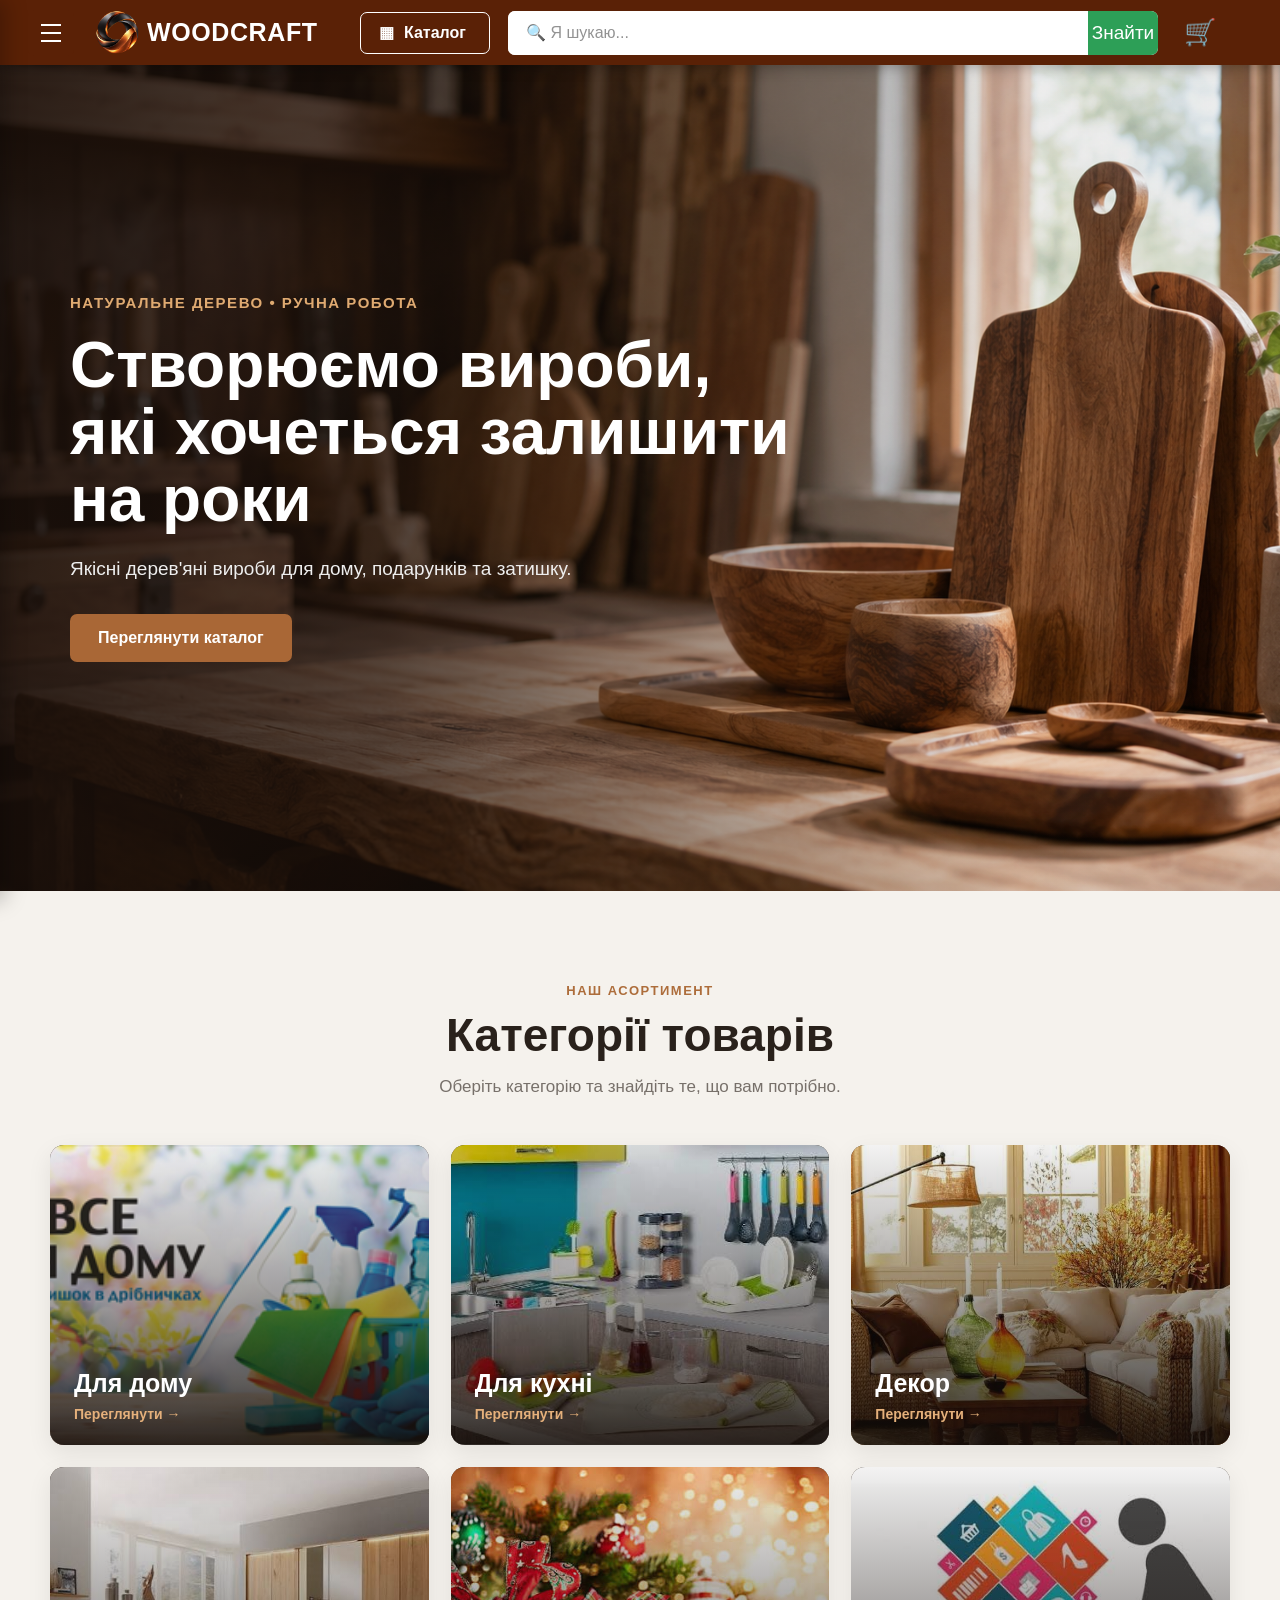
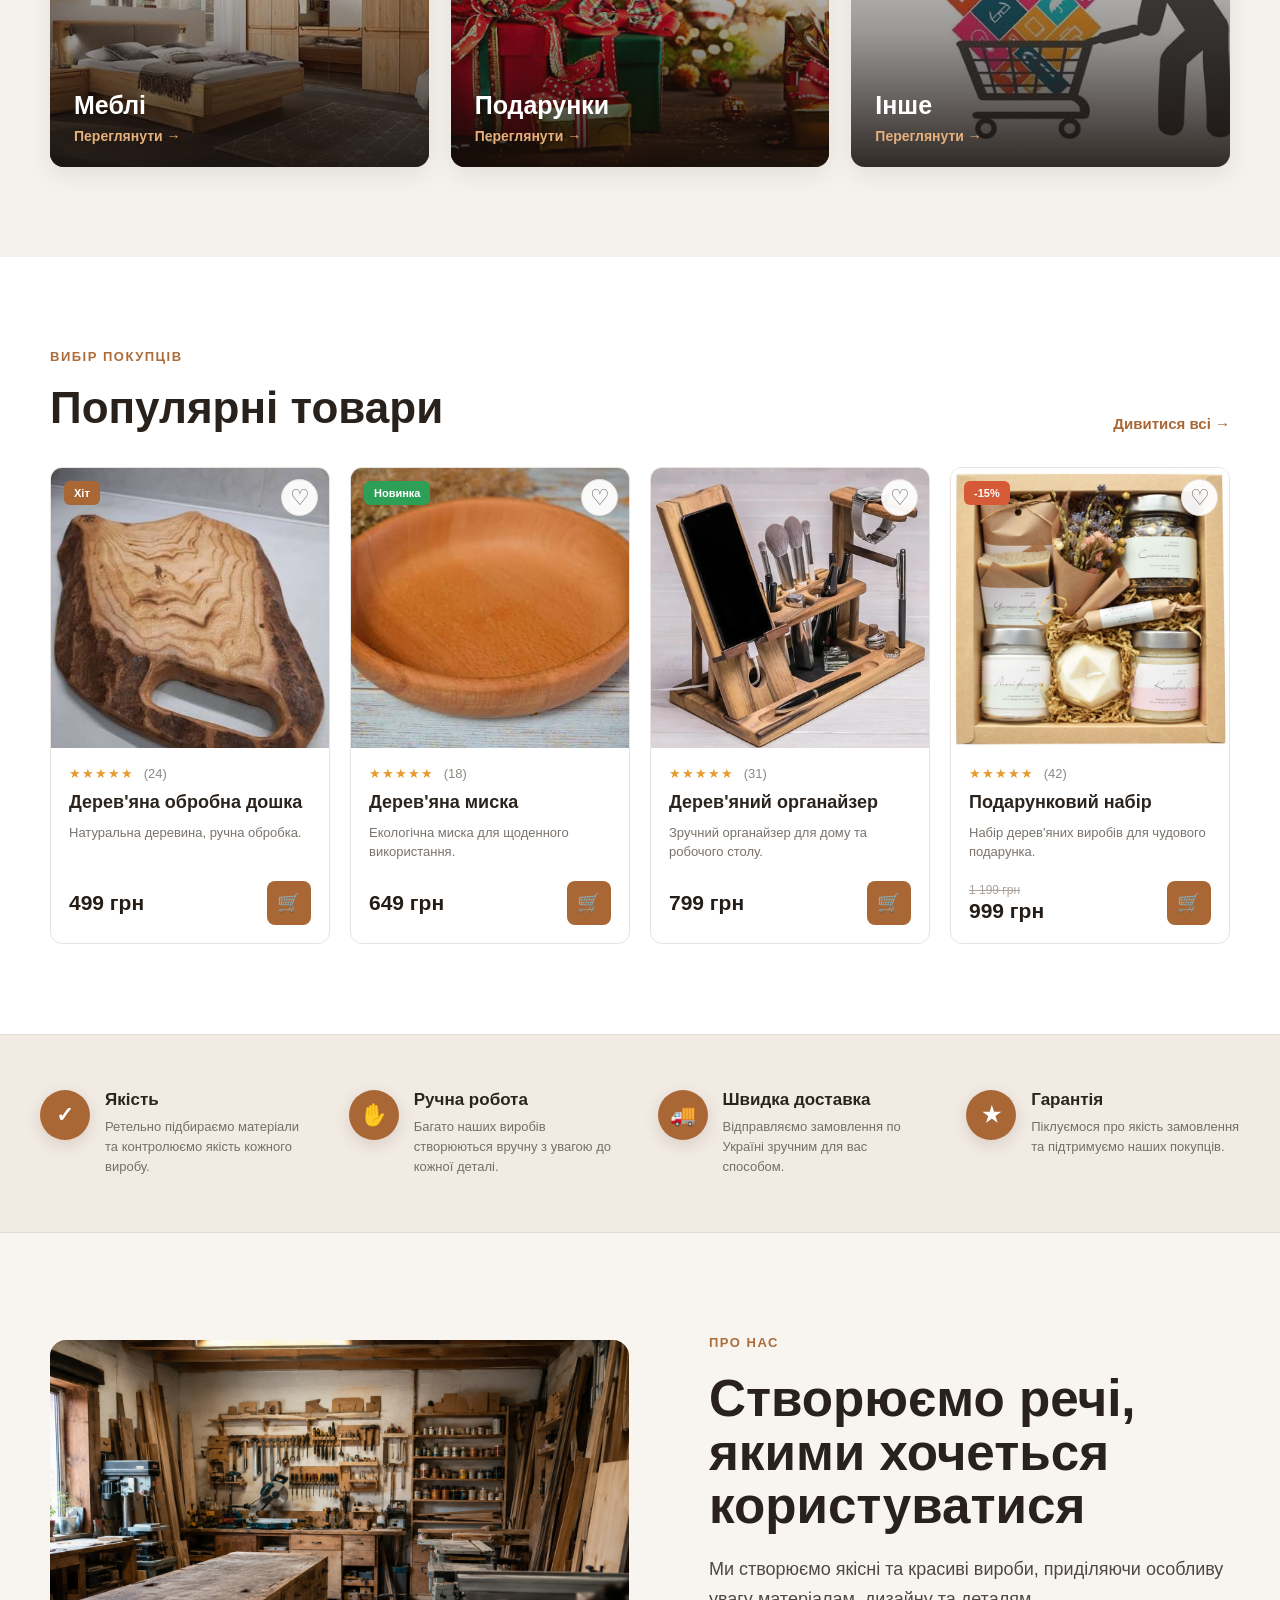
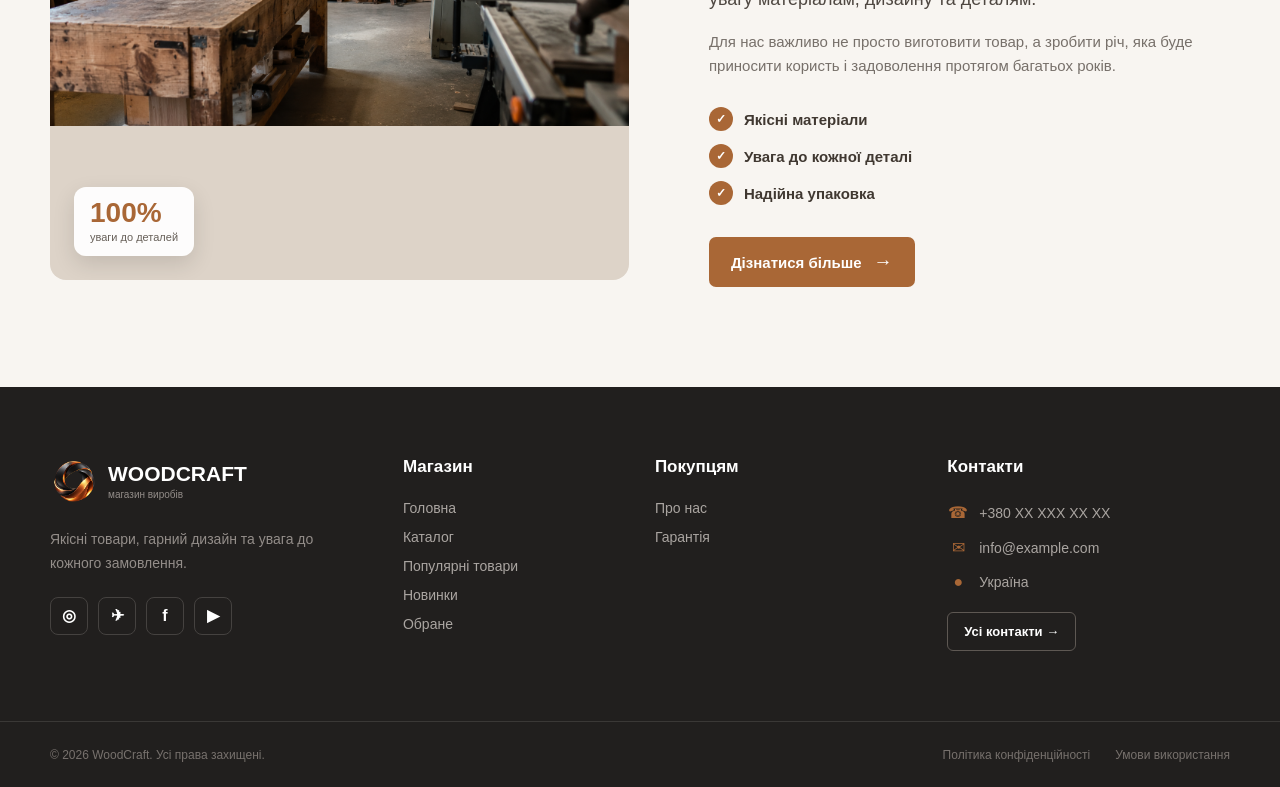
==== commit 5e719a4c: "Add files via upload" ====
--- a/index.html
+++ b/index.html
@@ -82,7 +82,7 @@
                     id="searchButton"
                     type="button"
                 >
-                    Пошук
+                    Знайти
                 </button>
 
             </div>
@@ -98,13 +98,7 @@
                     🛒
                 </span>
 
-                <span
-                    class="cart-counter"
-                    id="cartCounter"
-                >
-                    0
-                </span>
-
+                
             </a>
 
         </div>
@@ -129,8 +123,15 @@
 
         <div class="side-menu-header">
 
+            <img 
+                    src="image/logo.png"
+                    alt="Логотип"
+                    class="logo-image"
+                >
+
             <div class="side-menu-title">
-                Меню
+                
+                WOODCRAFT
             </div>
 
             <button
@@ -146,23 +147,19 @@
         <!-- Профіль -->
         <div class="profile-box">
 
-            <div class="profile-icon">
-                👤
-            </div>
-
-            <div class="profile-info">
-
-                <strong>
-                    Мій профіль
-                </strong>
+             <a href="catalog.html" class="menus-button">
+
+                
 
                 <span>
-                    Увійдіть або зареєструйтесь
+                   ▦    Каталог товарів
                 </span>
 
-            </div>
+            </a>
 
         </div>
+
+       
 
 
         <!-- Навігація -->
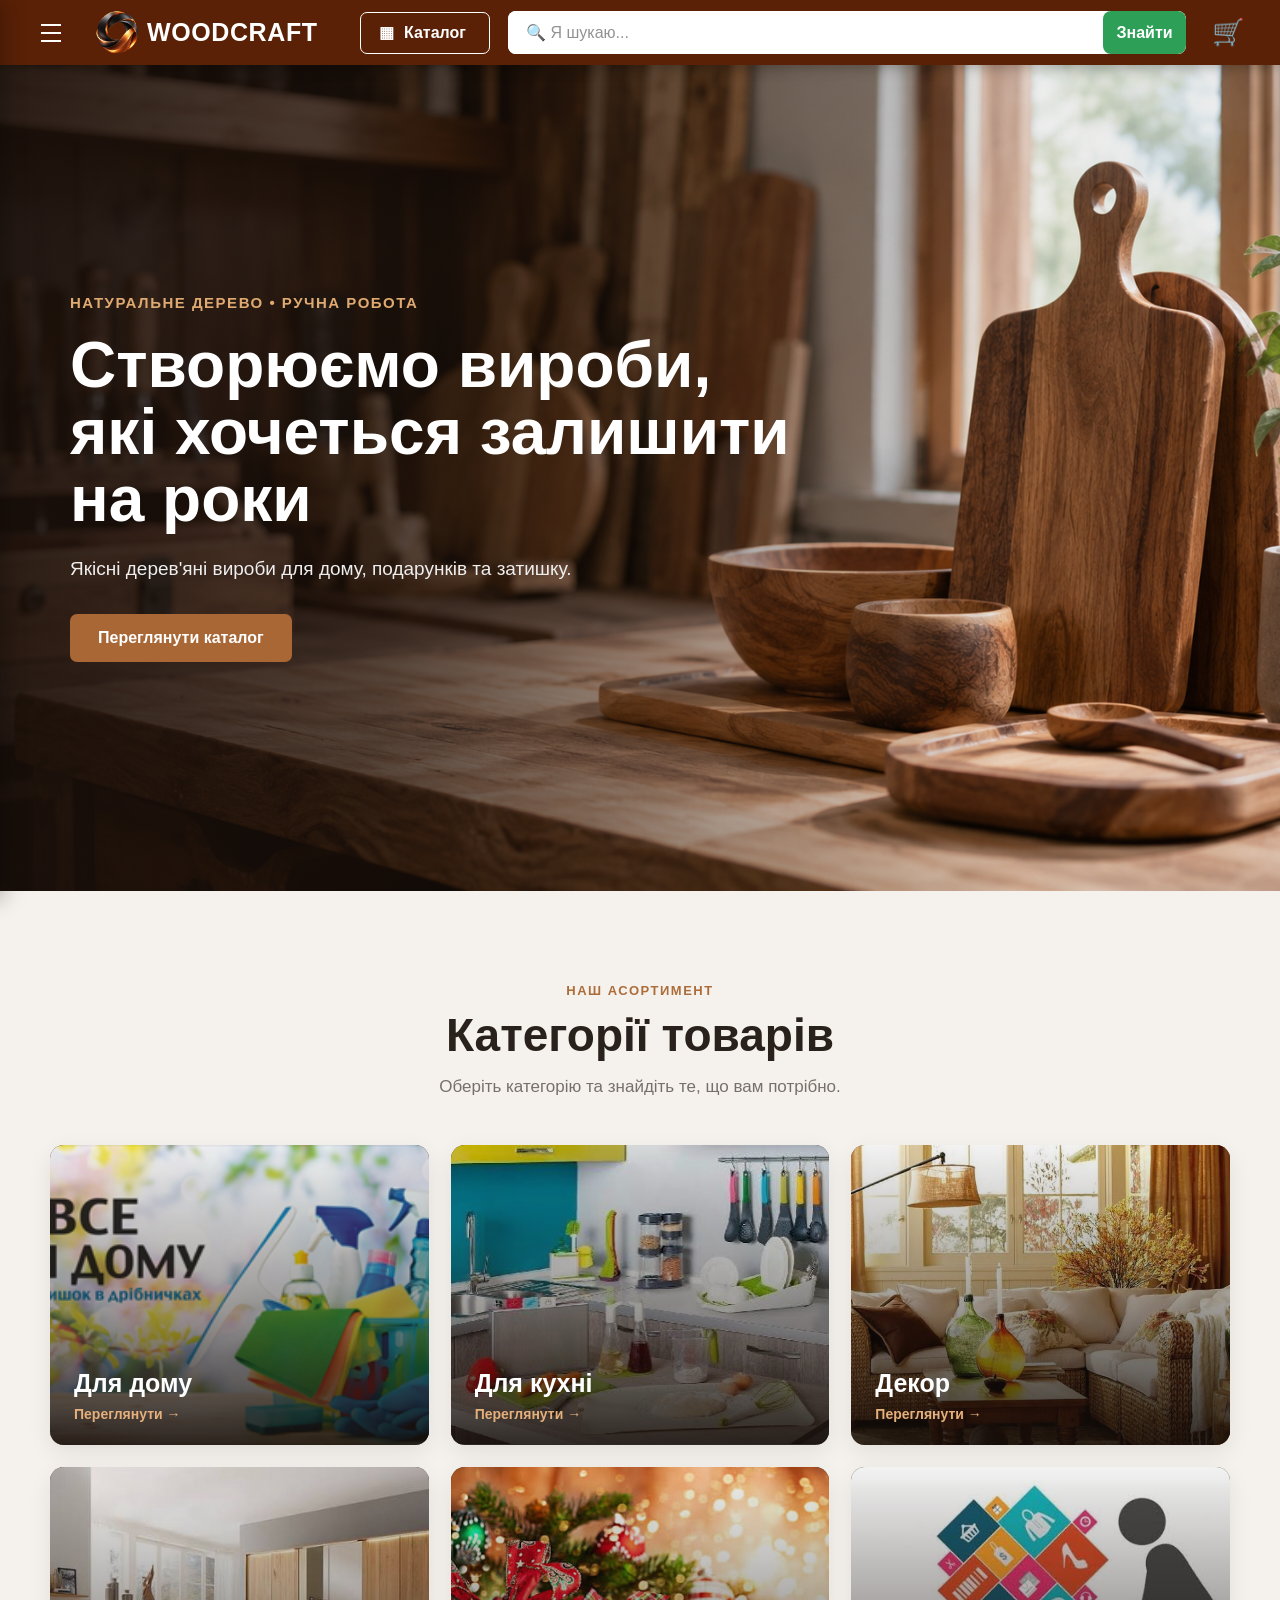
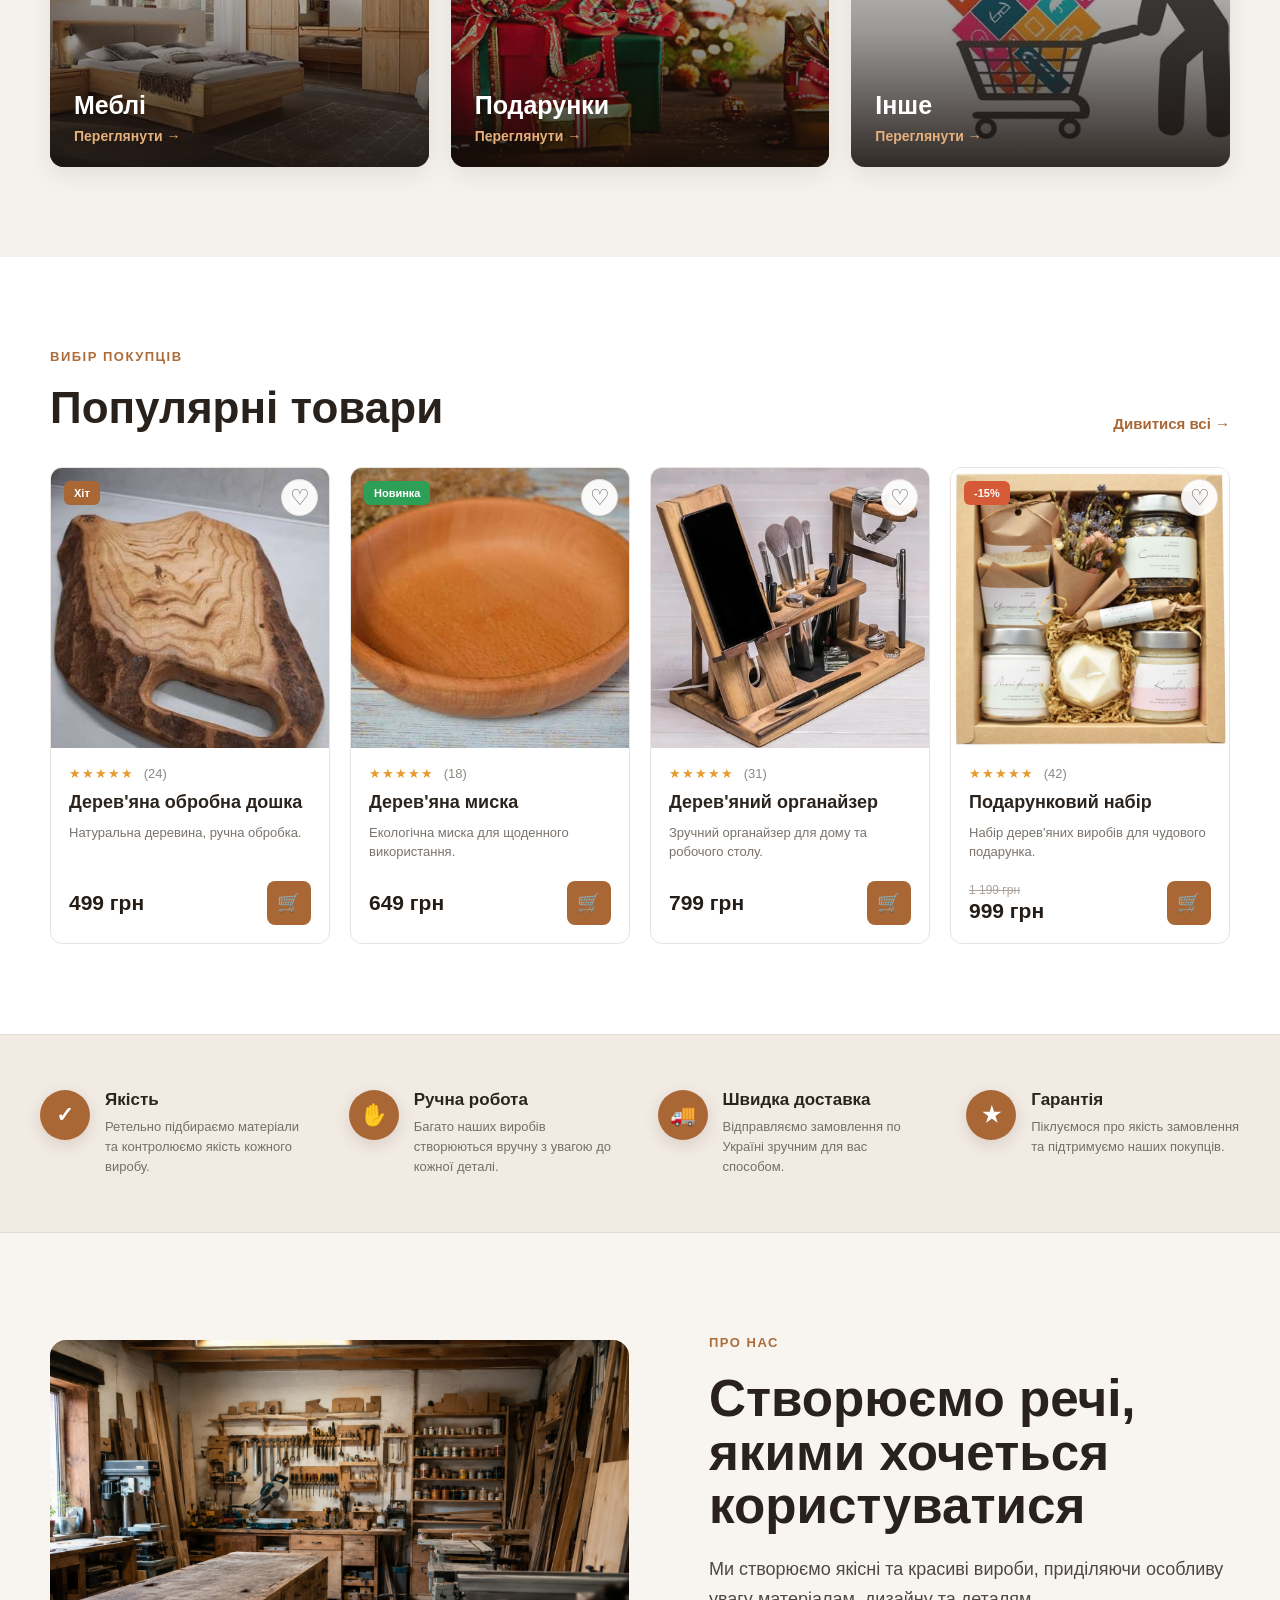
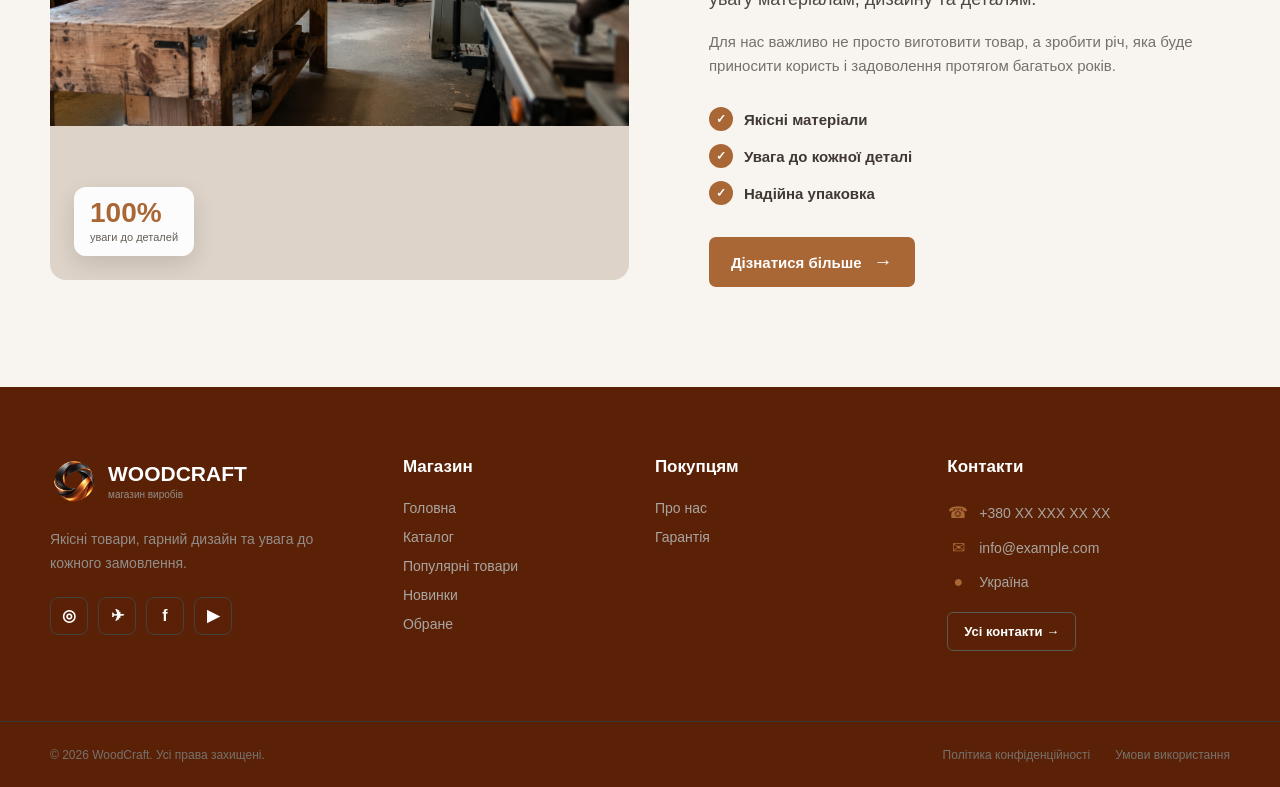
==== commit fcc5326d: "Add files via upload" ====
--- a/index.html
+++ b/index.html
@@ -1,3 +1,4 @@
+
 <!DOCTYPE html>
 <html lang="uk">
 
@@ -11,19 +12,16 @@
 </head>
 
 <body>
-
-    <!-- =========================
+    <!-- =========================================
          ВЕРХНЯ ПАНЕЛЬ
-         ========================= -->
-
+         ========================================= -->
     <header class="top-header">
-
         <div class="header-container">
-
-            <!-- Кнопка меню -->
+            
             <button
                 class="menu-button"
                 id="menuButton"
+                type="button"
                 aria-label="Відкрити меню"
             >
                 <span></span>
@@ -31,46 +29,24 @@
                 <span></span>
             </button>
 
-
-            <!-- ЛОГОТИП -->
             <a href="index.html" class="logo">
-
                 <img
                     src="image/logo.png"
-                    alt="Логотип"
+                    alt="Логотип WoodCraft"
                     class="logo-image"
                 >
 
                 <div class="logo-text">
-
-                    <span class="logo-name">
-                        WOODCRAFT
-                    </span>
-
-                  
-
-                </div>
-
+                    <span class="logo-name">WOODCRAFT</span>
+                </div>
             </a>
 
-
-            <!-- Каталог -->
             <a href="catalog.html" class="catalog-button">
-
-                <span class="catalog-icon">
-                    ▦
-                </span>
-
-                <span>
-                    Каталог
-                </span>
-
+                <span class="catalog-icon">▦</span>
+                <span>Каталог</span>
             </a>
 
-
-            <!-- Пошук -->
             <div class="search">
-
                 <input
                     type="text"
                     id="searchInput"
@@ -84,135 +60,85 @@
                 >
                     Знайти
                 </button>
-
-            </div>
-
-
-            
-
-
-            <!-- Кошик -->
-            <a href="#" class="cart">
-
-                <span class="cart-icon">
-                    🛒
-                </span>
-
-                
+            </div>
+
+            <a href="#" class="cart" aria-label="Кошик">
+                <span class="cart-icon">🛒</span>
             </a>
 
         </div>
-
     </header>
 
 
-    <!-- =========================
+    <!-- =========================================
          БОКОВЕ МЕНЮ
-         ========================= -->
-
-    <div
-        class="menu-overlay"
-        id="menuOverlay"
-    ></div>
-
-
-    <aside
-        class="side-menu"
-        id="sideMenu"
-    >
+         ========================================= -->
+
+    <div class="menu-overlay" id="menuOverlay"></div>
+
+    <aside class="side-menu" id="sideMenu">
 
         <div class="side-menu-header">
-
-            <img 
-                    src="image/logo.png"
-                    alt="Логотип"
-                    class="logo-image"
-                >
-
-            <div class="side-menu-title">
-                
-                WOODCRAFT
-            </div>
+            <img
+                src="image/logo.png"
+                alt="Логотип WoodCraft"
+                class="logo-image"
+            >
+
+            <div class="side-menu-title">WOODCRAFT</div>
 
             <button
                 class="close-menu"
                 id="closeMenu"
+                type="button"
+                aria-label="Закрити меню"
             >
                 ×
             </button>
-
         </div>
 
-
-        <!-- Профіль -->
         <div class="profile-box">
-
-             <a href="catalog.html" class="menus-button">
-
-                
-
-                <span>
-                   ▦    Каталог товарів
-                </span>
-
+            <a href="catalog.html" class="menus-button">
+                <span>▦ Каталог товарів</span>
             </a>
-
         </div>
 
-       
-
-
-        <!-- Навігація -->
         <nav class="side-navigation">
-
-            <a
-                href="index.html"
-                class="side-link active"
-            >
+            <a href="index.html" class="side-link active">
                 <span>🏠</span>
                 <span>Головна</span>
             </a>
 
-            <a
-                href="catalog.html"
-                class="side-link"
-            >
+            <a href="catalog.html" class="side-link">
                 <span>🛍️</span>
                 <span>Каталог</span>
             </a>
 
-            
-
-            <a
-                href="about.html"
-                class="side-link"
-            >
+            <a href="about.html" class="side-link">
                 <span>ℹ️</span>
                 <span>Про нас</span>
             </a>
 
-            <a
-                href="contact.html"
-                class="side-link"
-            >
+            <a href="contact.html" class="side-link">
                 <span>📞</span>
                 <span>Контакти</span>
             </a>
-
         </nav>
 
-        
     </aside>
 
 
-    <!-- =========================
-         ГОЛОВНИЙ ЕКРАН
-         ========================= -->
+    <!-- =========================================
+         ОСНОВНИЙ ВМІСТ
+         ========================================= -->
 
     <main>
 
+        <!-- =========================================
+             ГОЛОВНИЙ БАНЕР
+             ========================================= -->
+
         <section class="hero">
-
             <div class="hero-content">
 
                 <span class="hero-label">
@@ -226,20 +152,15 @@
                 </h1>
 
                 <p>
-                    Якісні дерев'яні вироби
-                    для дому, подарунків
-                    та затишку.
+                    Якісні дерев'яні вироби для дому,
+                    подарунків та затишку.
                 </p>
 
-                <a
-                    href="catalog.html"
-                    class="hero-button"
-                >
+                <a href="catalog.html" class="hero-button">
                     Переглянути каталог
                 </a>
 
             </div>
-
         </section>
 
 
@@ -248,24 +169,17 @@
              ========================================= -->
 
         <section class="categories">
-
             <div class="categories-container">
 
                 <div class="section-heading">
-
-                    <span class="section-label">
-                        НАШ АСОРТИМЕНТ
-                    </span>
-
-                    <h2>
-                        Категорії товарів
-                    </h2>
+                    <span class="section-label">НАШ АСОРТИМЕНТ</span>
+
+                    <h2>Категорії товарів</h2>
 
                     <p>
-                        Оберіть категорію та знайдіть
-                        те, що вам потрібно.
+                        Оберіть категорію та знайдіть те,
+                        що вам потрібно.
                     </p>
-
                 </div>
 
                 <div class="categories-grid">
@@ -325,9 +239,7 @@
                     </a>
 
                 </div>
-
-            </div>
-
+            </div>
         </section>
 
 
@@ -336,19 +248,13 @@
              ========================================= -->
 
         <section class="popular-products">
-
             <div class="products-container">
 
                 <div class="products-heading">
 
                     <div>
-                        <span class="section-label">
-                            ВИБІР ПОКУПЦІВ
-                        </span>
-
-                        <h2>
-                            Популярні товари
-                        </h2>
+                        <span class="section-label">ВИБІР ПОКУПЦІВ</span>
+                        <h2>Популярні товари</h2>
                     </div>
 
                     <a href="catalog.html" class="all-products-link">
@@ -357,16 +263,14 @@
 
                 </div>
 
-
                 <div class="products-grid">
 
+                    <!-- Товар 1 -->
+
                     <article class="product-card">
-
                         <div class="product-image-box">
 
-                            <span class="product-badge">
-                                Хіт
-                            </span>
+                            <span class="product-badge">Хіт</span>
 
                             <button
                                 class="favorite-button"
@@ -386,8 +290,7 @@
                         <div class="product-info">
 
                             <div class="product-rating">
-                                ★★★★★
-                                <span>(24)</span>
+                                ★★★★★ <span>(24)</span>
                             </div>
 
                             <h3 class="product-title">
@@ -407,23 +310,22 @@
                                 <button
                                     class="add-cart-button"
                                     type="button"
+                                    aria-label="Додати в кошик"
                                 >
                                     🛒
                                 </button>
 
                             </div>
-
-                        </div>
-
+                        </div>
                     </article>
 
+
+                    <!-- Товар 2 -->
+
                     <article class="product-card">
-
                         <div class="product-image-box">
 
-                            <span class="product-badge new">
-                                Новинка
-                            </span>
+                            <span class="product-badge new">Новинка</span>
 
                             <button
                                 class="favorite-button"
@@ -443,8 +345,7 @@
                         <div class="product-info">
 
                             <div class="product-rating">
-                                ★★★★★
-                                <span>(18)</span>
+                                ★★★★★ <span>(18)</span>
                             </div>
 
                             <h3 class="product-title">
@@ -464,18 +365,19 @@
                                 <button
                                     class="add-cart-button"
                                     type="button"
+                                    aria-label="Додати в кошик"
                                 >
                                     🛒
                                 </button>
 
                             </div>
-
-                        </div>
-
+                        </div>
                     </article>
 
+
+                    <!-- Товар 3 -->
+
                     <article class="product-card">
-
                         <div class="product-image-box">
 
                             <button
@@ -496,8 +398,7 @@
                         <div class="product-info">
 
                             <div class="product-rating">
-                                ★★★★★
-                                <span>(31)</span>
+                                ★★★★★ <span>(31)</span>
                             </div>
 
                             <h3 class="product-title">
@@ -517,23 +418,22 @@
                                 <button
                                     class="add-cart-button"
                                     type="button"
+                                    aria-label="Додати в кошик"
                                 >
                                     🛒
                                 </button>
 
                             </div>
-
-                        </div>
-
+                        </div>
                     </article>
 
+
+                    <!-- Товар 4 -->
+
                     <article class="product-card">
-
                         <div class="product-image-box">
 
-                            <span class="product-badge sale">
-                                -15%
-                            </span>
+                            <span class="product-badge sale">-15%</span>
 
                             <button
                                 class="favorite-button"
@@ -553,8 +453,7 @@
                         <div class="product-info">
 
                             <div class="product-rating">
-                                ★★★★★
-                                <span>(42)</span>
+                                ★★★★★ <span>(42)</span>
                             </div>
 
                             <h3 class="product-title">
@@ -562,7 +461,8 @@
                             </h3>
 
                             <p class="product-description">
-                                Набір дерев'яних виробів для чудового подарунка.
+                                Набір дерев'яних виробів
+                                для чудового подарунка.
                             </p>
 
                             <div class="product-bottom">
@@ -571,26 +471,24 @@
                                     <span class="old-price">
                                         1 199 грн
                                     </span>
+
                                     999 грн
                                 </div>
 
                                 <button
                                     class="add-cart-button"
                                     type="button"
+                                    aria-label="Додати в кошик"
                                 >
                                     🛒
                                 </button>
 
                             </div>
-
-                        </div>
-
+                        </div>
                     </article>
 
                 </div>
-
-            </div>
-
+            </div>
         </section>
 
 
@@ -599,98 +497,61 @@
              ========================================= -->
 
         <section class="advantages">
-
             <div class="advantages-container">
 
                 <div class="advantage-item">
-
-                    <div class="advantage-icon">
-                        ✓
+                    <div class="advantage-icon">✓</div>
+
+                    <div class="advantage-content">
+                        <h3>Якість</h3>
+
+                        <p>
+                            Ретельно підбираємо матеріали та контролюємо
+                            якість кожного виробу.
+                        </p>
                     </div>
+                </div>
+
+                <div class="advantage-item">
+                    <div class="advantage-icon">✋</div>
 
                     <div class="advantage-content">
-
-                        <h3>
-                            Якість
-                        </h3>
+                        <h3>Ручна робота</h3>
 
                         <p>
-                            Ретельно підбираємо матеріали
-                            та контролюємо якість кожного виробу.
+                            Багато наших виробів створюються вручну
+                            з увагою до кожної деталі.
                         </p>
-
                     </div>
-
-                </div>
-
+                </div>
 
                 <div class="advantage-item">
-
-                    <div class="advantage-icon">
-                        ✋
-                    </div>
+                    <div class="advantage-icon">🚚</div>
 
                     <div class="advantage-content">
-
-                        <h3>
-                            Ручна робота
-                        </h3>
-
-                        <p>
-                            Багато наших виробів створюються
-                            вручну з увагою до кожної деталі.
-                        </p>
-
-                    </div>
-
-                </div>
-
-
-                <div class="advantage-item">
-
-                    <div class="advantage-icon">
-                        🚚
-                    </div>
-
-                    <div class="advantage-content">
-
-                        <h3>
-                            Швидка доставка
-                        </h3>
+                        <h3>Швидка доставка</h3>
 
                         <p>
                             Відправляємо замовлення по Україні
                             зручним для вас способом.
                         </p>
-
                     </div>
-
-                </div>
-
+                </div>
 
                 <div class="advantage-item">
-
-                    <div class="advantage-icon">
-                        ★
-                    </div>
+                    <div class="advantage-icon">★</div>
 
                     <div class="advantage-content">
-
-                        <h3>
-                            Гарантія
-                        </h3>
+                        <h3>Гарантія</h3>
 
                         <p>
                             Піклуємося про якість замовлення
                             та підтримуємо наших покупців.
                         </p>
-
                     </div>
-
-                </div>
-
-            </div>
-
+                </div>
+
+            </div>
         </section>
 
 
@@ -699,7 +560,6 @@
              ========================================= -->
 
         <section class="about-preview">
-
             <div class="about-container">
 
                 <div class="about-image">
@@ -710,25 +570,15 @@
                     >
 
                     <div class="about-image-badge">
-
-                        <strong>
-                            100%
-                        </strong>
-
-                        <span>
-                            уваги до деталей
-                        </span>
-
+                        <strong>100%</strong>
+                        <span>уваги до деталей</span>
                     </div>
 
                 </div>
 
-
                 <div class="about-content">
 
-                    <span class="section-label">
-                        ПРО НАС
-                    </span>
+                    <span class="section-label">ПРО НАС</span>
 
                     <h2>
                         Створюємо речі,
@@ -743,240 +593,168 @@
                     </p>
 
                     <p class="about-secondary-text">
-                        Для нас важливо не просто виготовити
-                        товар, а зробити річ, яка буде приносити
-                        користь і задоволення протягом багатьох років.
+                        Для нас важливо не просто виготовити товар,
+                        а зробити річ, яка буде приносити користь
+                        і задоволення протягом багатьох років.
                     </p>
 
                     <div class="about-points">
 
                         <div class="about-point">
-
-                            <span class="about-point-icon">
-                                ✓
-                            </span>
-
-                            <span>
-                                Якісні матеріали
-                            </span>
-
+                            <span class="about-point-icon">✓</span>
+                            <span>Якісні матеріали</span>
                         </div>
 
                         <div class="about-point">
-
-                            <span class="about-point-icon">
-                                ✓
-                            </span>
-
-                            <span>
-                                Увага до кожної деталі
-                            </span>
-
+                            <span class="about-point-icon">✓</span>
+                            <span>Увага до кожної деталі</span>
                         </div>
 
                         <div class="about-point">
-
-                            <span class="about-point-icon">
-                                ✓
-                            </span>
-
-                            <span>
-                                Надійна упаковка
-                            </span>
-
+                            <span class="about-point-icon">✓</span>
+                            <span>Надійна упаковка</span>
                         </div>
 
                     </div>
 
-                    <a
-                        href="about.html"
-                        class="about-button"
-                    >
+                    <a href="about.html" class="about-button">
                         Дізнатися більше
                         <span>→</span>
                     </a>
 
                 </div>
-
-            </div>
-
+            </div>
         </section>
 
-
-        <!-- =========================================
-             FOOTER
-             ========================================= -->
-
-        <footer class="footer">
-
-            <div class="footer-container">
-
-                <div class="footer-column footer-brand">
-
-                    <a href="index.html" class="footer-logo">
-
-                        <img
-                            src="image/logo.png"
-                            alt="Логотип"
-                        >
-
-                        <div class="footer-logo-text">
-
-                            <strong>
-                                WOODCRAFT
-                            </strong>
-
-                            <span>
-                                магазин виробів
-                            </span>
-
-                        </div>
-
-                    </a>
-
-                    <p class="footer-description">
-                        Якісні товари, гарний дизайн
-                        та увага до кожного замовлення.
-                    </p>
-
-                    <div class="footer-socials">
-
-                        <a href="#" aria-label="Instagram">
-                            ◎
-                        </a>
-
-                        <a href="#" aria-label="Telegram">
-                            ✈
-                        </a>
-
-                        <a href="#" aria-label="Facebook">
-                            f
-                        </a>
-
-                        <a href="#" aria-label="YouTube">
-                            ▶
-                        </a>
-
+    </main>
+
+
+    <!-- =========================================
+         FOOTER
+         ========================================= -->
+
+    <footer class="footer">
+
+        <div class="footer-container">
+
+            <!-- Бренд -->
+
+            <div class="footer-column footer-brand">
+
+                <a href="index.html" class="footer-logo">
+
+                    <img
+                        src="image/logo.png"
+                        alt="Логотип WoodCraft"
+                    >
+
+                    <div class="footer-logo-text">
+                        <strong>WOODCRAFT</strong>
+                        <span>магазин виробів</span>
                     </div>
 
-                </div>
-
-                <div class="footer-column">
-
-                    <h3>
-                        Магазин
-                    </h3>
-
-                    <a href="index.html">
-                        Головна
-                    </a>
-
-                    <a href="catalog.html">
-                        Каталог
-                    </a>
-
-                    <a href="#">
-                        Популярні товари
-                    </a>
-
-                    <a href="#">
-                        Новинки
-                    </a>
-
-                    <a href="#">
-                        Обране
-                    </a>
-
-                </div>
-
-                <div class="footer-column">
-
-                    <h3>
-                        Покупцям
-                    </h3>
-
-                    <a href="about.html">
-                        Про нас
-                    </a>
-
-                    <a href="#">
-                        Гарантія
-                    </a>
-
-                </div>
-
-                <div class="footer-column footer-contacts">
-
-                    <h3>
-                        Контакти
-                    </h3>
-
-                    <a href="tel:+380000000000" class="contact-item">
-                        <span class="contact-icon">
-                            ☎
-                        </span>
-                        <span>
-                            +380 XX XXX XX XX
-                        </span>
-                    </a>
-
-                    <a href="mailto:info@example.com" class="contact-item">
-                        <span class="contact-icon">
-                            ✉
-                        </span>
-                        <span>
-                            info@example.com
-                        </span>
-                    </a>
-
-                    <div class="contact-item">
-                        <span class="contact-icon">
-                            ●
-                        </span>
-                        <span>
-                            Україна
-                        </span>
-                    </div>
-
-                    <a href="contact.html" class="footer-contact-button">
-                        Усі контакти →
-                    </a>
-
-                </div>
-
-            </div>
-
-            <div class="footer-bottom">
-
-                <div class="footer-bottom-container">
-
-                    <span>
-                        © 2026 WoodCraft. Усі права захищені.
-                    </span>
-
-                    <div class="footer-bottom-links">
-
-                        <a href="#">
-                            Політика конфіденційності
-                        </a>
-
-                        <a href="#">
-                            Умови використання
-                        </a>
-
-                    </div>
-
-                </div>
-
-            </div>
-
-        </footer>
-
-    </main>
+                </a>
+
+                <p class="footer-description">
+                    Якісні товари, гарний дизайн
+                    та увага до кожного замовлення.
+                </p>
+
+                <div class="footer-socials">
+
+                    <a href="#" aria-label="Instagram">◎</a>
+                    <a href="#" aria-label="Telegram">✈</a>
+                    <a href="#" aria-label="Facebook">f</a>
+                    <a href="#" aria-label="YouTube">▶</a>
+
+                </div>
+
+            </div>
+
+
+            <!-- Магазин -->
+
+            <div class="footer-column">
+
+                <h3>Магазин</h3>
+
+                <a href="index.html">Головна</a>
+                <a href="catalog.html">Каталог</a>
+                <a href="#">Популярні товари</a>
+                <a href="#">Новинки</a>
+                <a href="#">Обране</a>
+
+            </div>
+
+
+            <!-- Покупцям -->
+
+            <div class="footer-column">
+
+                <h3>Покупцям</h3>
+
+                <a href="about.html">Про нас</a>
+                <a href="#">Гарантія</a>
+
+            </div>
+
+
+            <!-- Контакти -->
+
+            <div class="footer-column footer-contacts">
+
+                <h3>Контакти</h3>
+
+                <a href="tel:+380000000000" class="contact-item">
+                    <span class="contact-icon">☎</span>
+                    <span>+380 XX XXX XX XX</span>
+                </a>
+
+                <a href="mailto:info@example.com" class="contact-item">
+                    <span class="contact-icon">✉</span>
+                    <span>info@example.com</span>
+                </a>
+
+                <div class="contact-item">
+                    <span class="contact-icon">●</span>
+                    <span>Україна</span>
+                </div>
+
+                <a href="contact.html" class="footer-contact-button">
+                    Усі контакти →
+                </a>
+
+            </div>
+
+        </div>
+
+
+        <!-- Нижня частина -->
+
+        <div class="footer-bottom">
+
+            <div class="footer-bottom-container">
+
+                <span>
+                    © 2026 WoodCraft. Усі права захищені.
+                </span>
+
+                <div class="footer-bottom-links">
+                    <a href="#">Політика конфіденційності</a>
+                    <a href="#">Умови використання</a>
+                </div>
+
+            </div>
+
+        </div>
+
+    </footer>
+
+
+    <!-- JavaScript -->
 
     <script src="js/script.js"></script>
-    
 
 </body>
 
-</html>+</html>
--- a/style/index_style.css
+++ b/style/index_style.css
@@ -1,7 +1,4 @@
-/* =========================================
-   СКИДАННЯ СТИЛІВ
-   ========================================= */
-
+/*Скидання стилів*/
 * {
     margin: 0;
     padding: 0;
@@ -18,25 +15,17 @@
     color: #2c211a;
 }
 
-
-/* =========================================
-   ВЕРХНЯ ПАНЕЛЬ
-   ========================================= */
+/*Верхня паналь*/
 
 .top-header {
     position: sticky;
     top: 0;
-
     width: 100%;
     height: 65px;
-
     background: #5a2106;
-
     z-index: 1000;
-
     box-shadow: 0 3px 12px rgba(0, 0, 0, 0.25);
 }
-
 
 .header-container {
     width: 100%;
@@ -54,40 +43,27 @@
     gap: 18px;
 }
 
-
-/* =========================================
-   КНОПКА ТРЬОХ СМУЖОК
-   ========================================= */
+/*кнопка 3 смужок*/
 
 .menu-button {
     width: 46px;
     height: 46px;
-
     border: none;
     border-radius: 6px;
-
     background: #5a2106;
-
     display: flex;
     flex-direction: column;
     justify-content: center;
     align-items: center;
-
     gap: 6px;
-
     cursor: pointer;
-
     transition: 0.25s ease;
 }
 
 .menu-button span {
     width: 20px;
     height: 2px;
-
     background: #ffffff;
-
-    
-
     transition: 0.25s ease;
 }
 
@@ -99,106 +75,55 @@
     background: #d59a5b;
 }
 
-
-/* =========================================
-   ЛОГОТИП
-   ========================================= */
+/* лого */
 
 .logo {
     display: flex;
     align-items: center;
-
     gap: 5px;
-
     width: 250px;
     min-width: 220px;
     height: 100%;
-
     text-decoration: none;
-
     transition: opacity 0.25s ease;
 }
 
-
-
-/* =========================================
-   ЗОБРАЖЕННЯ ЛОГОТИПА
-   ========================================= */
+/* зображення лого */
 
 .logo-image {
     width: 50px;
     height: 50px;
-
     object-fit: contain;
-
     display: block;
-
     flex-shrink: 0;
-
     transition:
         transform 0.25s ease,
         filter 0.25s ease;
 }
 
-
-/* Ефект при наведенні */
-
-
-
-/* =========================================
-   БЛОК З ТЕКСТОМ
-   ========================================= */
+/* блок з текстом */
 
 .logo-text {
     display: flex;
     flex-direction: column;
     justify-content: center;
-
     min-width: 0;
 }
-
 
 /* Назва сайту */
 
 .logo-name {
     color: #ffffff;
-
     font-size: 25px;
     font-weight: 800;
-
     line-height: 1;
-
     letter-spacing: 0.6px;
-
     white-space: nowrap;
-
     transition: color 0.25s ease;
 }
 
 
-/* Підпис під назвою */
-
-.logo-subtitle {
-    margin-top: 5px;
-
-    color: #aaa5a1;
-
-    font-size: 10px;
-    font-weight: 400;
-
-    line-height: 1.1;
-
-    white-space: nowrap;
-
-    transition: color 0.25s ease;
-}
-
-
-
-
-/* =========================================
-   ТЕЛЕФОН / ПЛАНШЕТ
-   ========================================= */
+/* адаптація телефон/планшет */
 
 @media (max-width: 1100px) {
 
@@ -221,15 +146,11 @@
 }
 
 
-/* =========================================
-   МАЛЕНЬКИЙ ЕКРАН
-   ========================================= */
+/* для маленького екрану */
 
 @media (max-width: 750px) {
-
     .logo {
         min-width: auto;
-
         gap: 8px;
     }
 
@@ -247,10 +168,7 @@
     }
 }
 
-
-/* =========================================
-   ДУЖЕ МАЛЕНЬКИЙ ЕКРАН
-   ========================================= */
+/*для дуже маленького екрана*/
 
 @media (max-width: 550px) {
 
@@ -269,36 +187,25 @@
 }
 
 
-/* =========================================
-   КНОПКА КАТАЛОГУ
-   ========================================= */
+/*кнопка каталогу */
 
 .catalog-button {
     height: 42px;
     width: 130px;
-
     padding: 0 18px;
-
     display: flex;
     align-items: center;
-
     gap: 10px;
-
     border: 1px solid #ffffff;
     border-radius: 7px;
-
     color: #ffffff;
-
     text-decoration: none;
-
     font-size: 16px;
     font-weight: 600;
-
     transition: 0.25s;
 }
 
 .catalog-button:hover {
-
     background:rgba(204, 202, 202, 0.3);
 }
 
@@ -310,15 +217,15 @@
 .search {
     flex: 1;
 
-    height: 44px;
-
-    max-width: 650px;
+    height: 43px;
+
+    max-width: 800px;
 
     display: flex;
 
     background: #ffffff;
 
-    border-radius: 7px;
+    border-radius: 8px;
 
     overflow: hidden;
 }
@@ -343,15 +250,19 @@
 }
 
 .search-button {
-    width: 70px;
+    width: 83px;
 
     border: none;
 
+    border-radius: 8px;
+
     background: #2d9f57;
 
     color: #ffffff;
 
-    font-size: 19px;
+    font-size: 16px;
+
+    font-weight: bold;
 
     cursor: pointer;
 
@@ -363,45 +274,6 @@
 }
 
 
-/* =========================================
-   АКАУНТ
-   ========================================= */
-
-.account {
-    display: flex;
-    align-items: center;
-
-    gap: 9px;
-
-    color: #ffffff;
-
-    text-decoration: none;
-
-    min-width: 100px;
-}
-
-.account-icon {
-    font-size: 25px;
-}
-
-.account-text {
-    display: flex;
-    flex-direction: column;
-
-    font-size: 14px;
-
-    line-height: 1.2;
-}
-
-.account-text small {
-    color: #a9a5a2;
-
-    font-size: 11px;
-}
-
-.account:hover {
-    color: #e3aa70;
-}
 
 
 /* =========================================
@@ -421,12 +293,13 @@
     color: #ffffff;
 
     text-decoration: none;
-
+    border-radius: 7;
     font-size: 26px;
 }
 
 .cart:hover {
-    color: #e1a467;
+    background-color: #5a3d20;
+    border-radius: 7px;
 }
 
 .cart-counter {
@@ -465,11 +338,11 @@
     top: 0;
     left: 0;
 
-    width: 360px;
+    width: 320px;
     max-width: 90vw;
     height: 100vh;
 
-    background: #ffffff;
+    background: #dbd4d4;
 
     z-index: 2000;
 
@@ -516,9 +389,9 @@
    ========================================= */
 
 .side-menu-header {
-    height: 74px;
-
-    background: #211f1e;
+    height: 65px;
+
+    background: #5a2106;
 
     color: #ffffff;
 
@@ -543,7 +416,7 @@
 
     color: #ffffff;
 
-    font-size: 34px;
+    font-size: 20px;
 
     cursor: pointer;
 
@@ -557,6 +430,7 @@
 }
 
 
+
 /* =========================================
    ПРОФІЛЬ
    ========================================= */
@@ -565,29 +439,44 @@
     display: flex;
     align-items: center;
 
-    gap: 13px;
-
-    padding: 22px;
-
-    background: #f4eee7;
-
-    border-bottom: 1px solid #e4ddd6;
-}
-
-.profile-icon {
-    width: 50px;
-    height: 50px;
-
-    border-radius: 50%;
-
-    background: #9b5c2e;
+    gap: 10px;
+
+    padding: 5px;
+
+}
+
+.menus-button {
+    height: 42px;
+    width: 320px;
+
+    padding: 0 10px;
 
     display: flex;
     align-items: center;
-    justify-content: center;
-
-    font-size: 25px;
-}
+    
+
+    gap: 50px;
+
+    
+    border-radius: 7px;
+
+    color: #ffffff;
+    background: #2d9f57;
+
+    text-decoration: none;
+
+    font-size: 16px;
+    font-weight: 550;
+
+    transition: 0.25s;
+}
+
+.menus-button:hover {
+    background: #27c460;
+}
+
+
+
 
 .profile-info {
     display: flex;
@@ -612,8 +501,11 @@
    ========================================= */
 
 .side-navigation {
+    display: flex;           /* Включаємо Flexbox */
+    flex-direction: column;  /* Розташовуємо кнопки одну під одною */
+    gap: 3px;               /* Створюємо чіткий проміжок МІЖ кнопками */
+    
     padding: 10px 0;
-
     overflow-y: auto;
 }
 
@@ -632,6 +524,8 @@
     font-size: 16px;
 
     transition: 0.2s;
+    background-color: #ffffff;
+    border-radius: 8px;
 }
 
 .side-link span:first-child {
@@ -2028,8 +1922,8 @@
 
 .footer {
     width: 100%;
-
-    background: #211f1e;
+    
+    background: #5a2106;
 
     color: #ffffff;
 }
@@ -2041,7 +1935,8 @@
 
 .footer-container {
     width: 100%;
-    max-width: 1400px;
+    max-width: 1500px;
+    height: 100%;
 
     margin: 0 auto;
 
@@ -2303,7 +2198,7 @@
 
 .footer-bottom-container {
     width: 100%;
-    max-width: 1400px;
+    max-width: 1300px;
 
     margin: 0 auto;
 
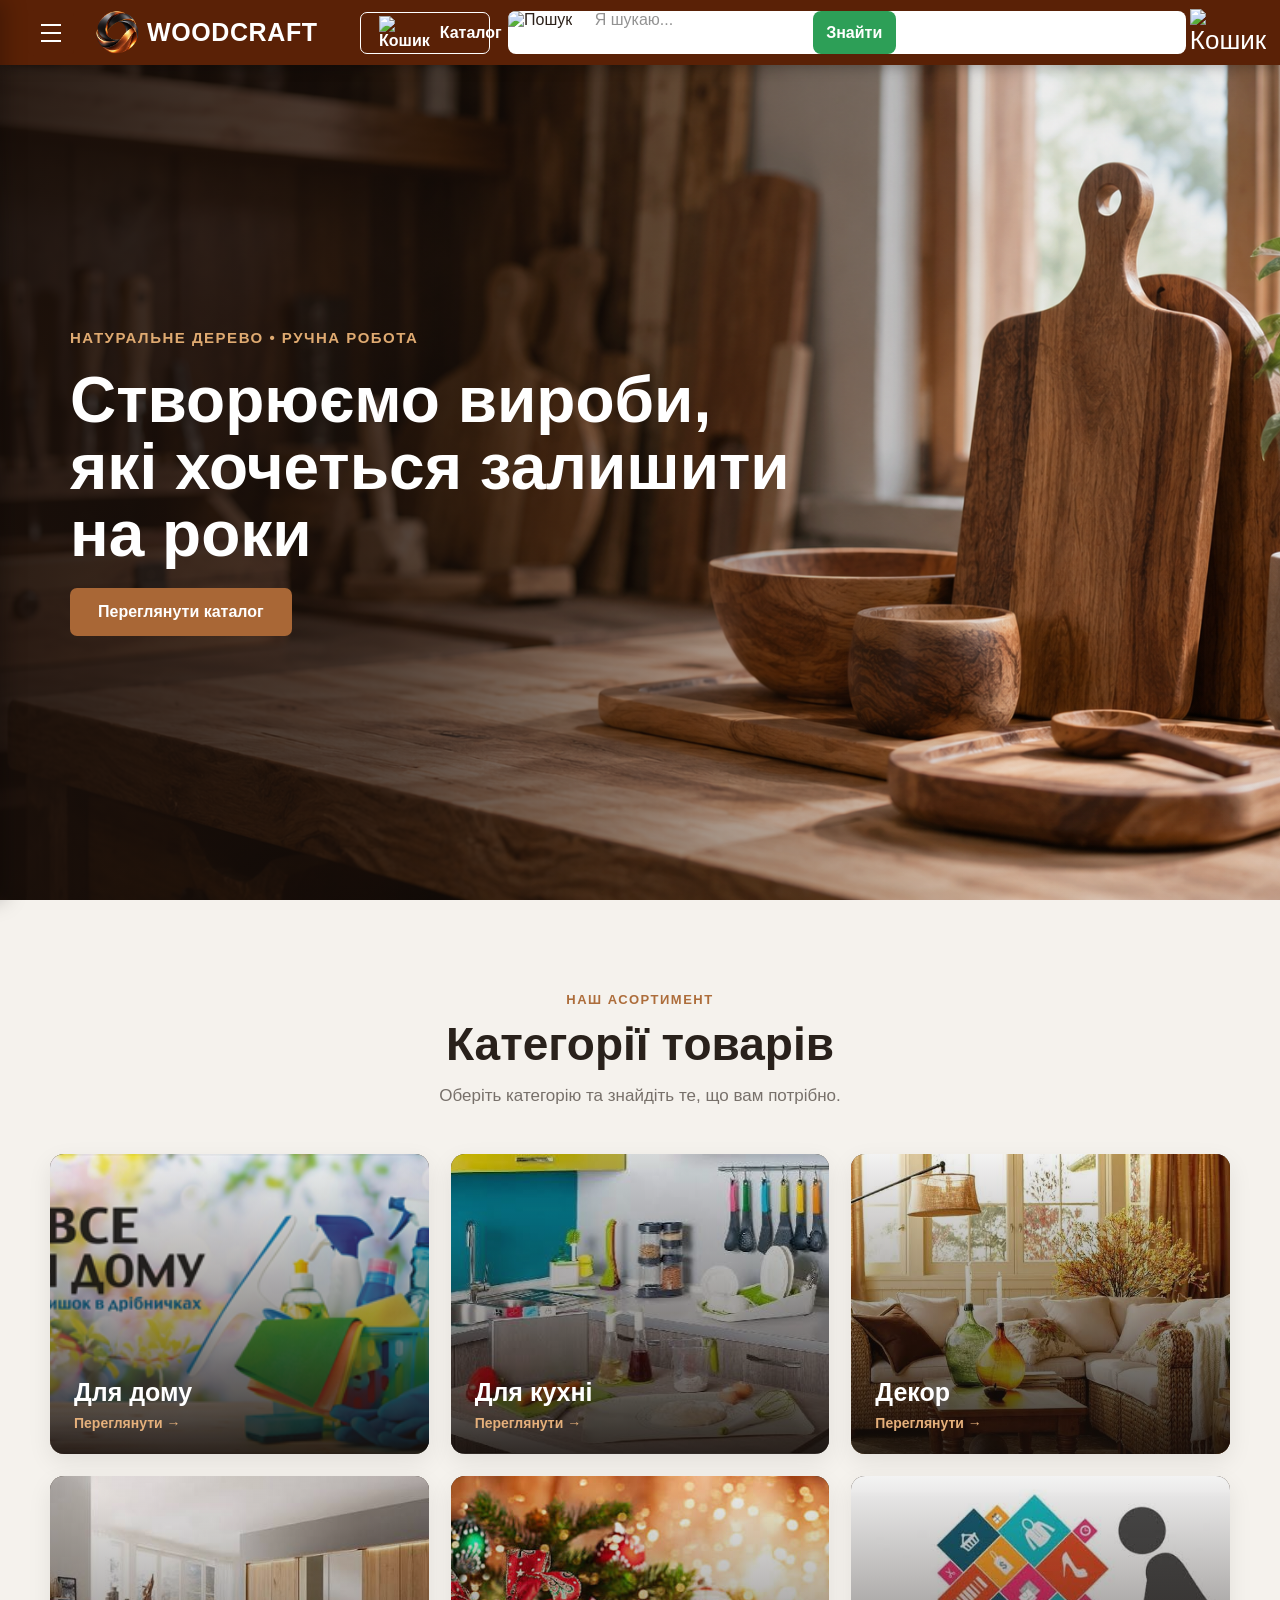
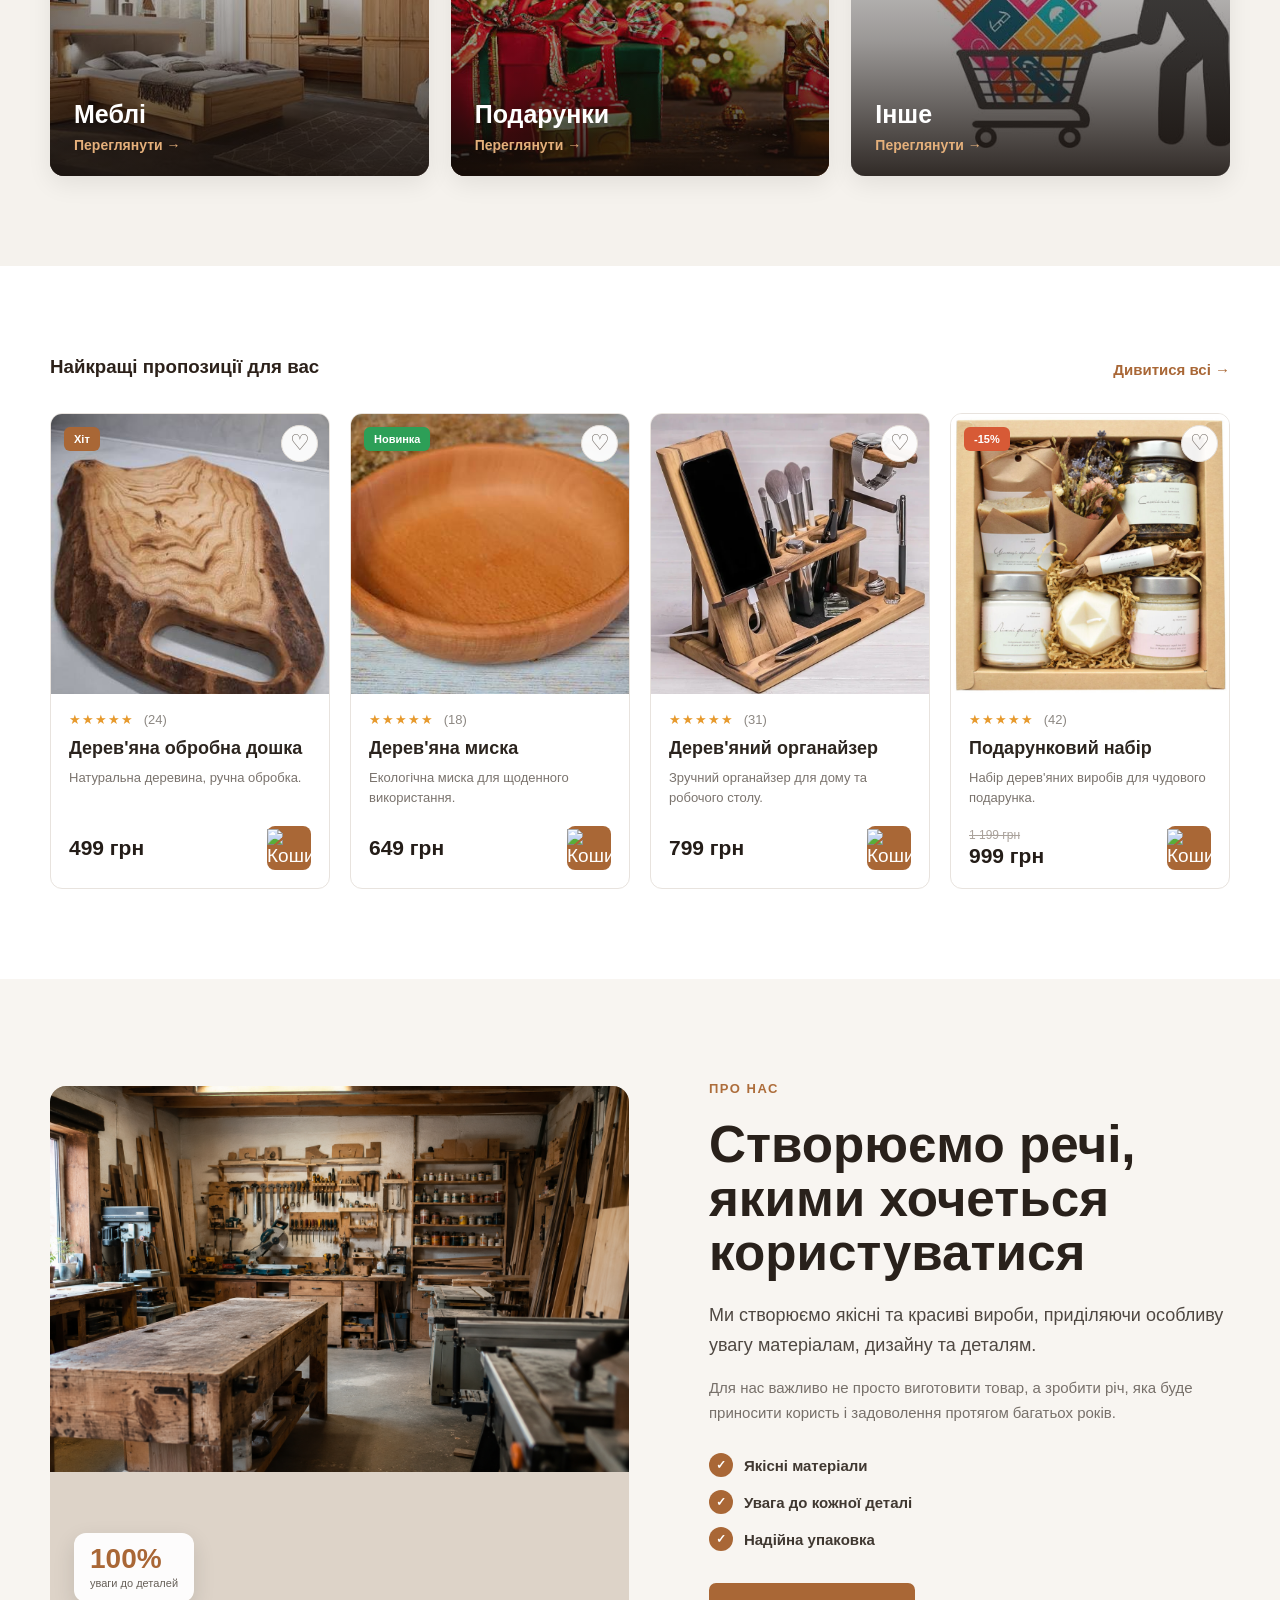
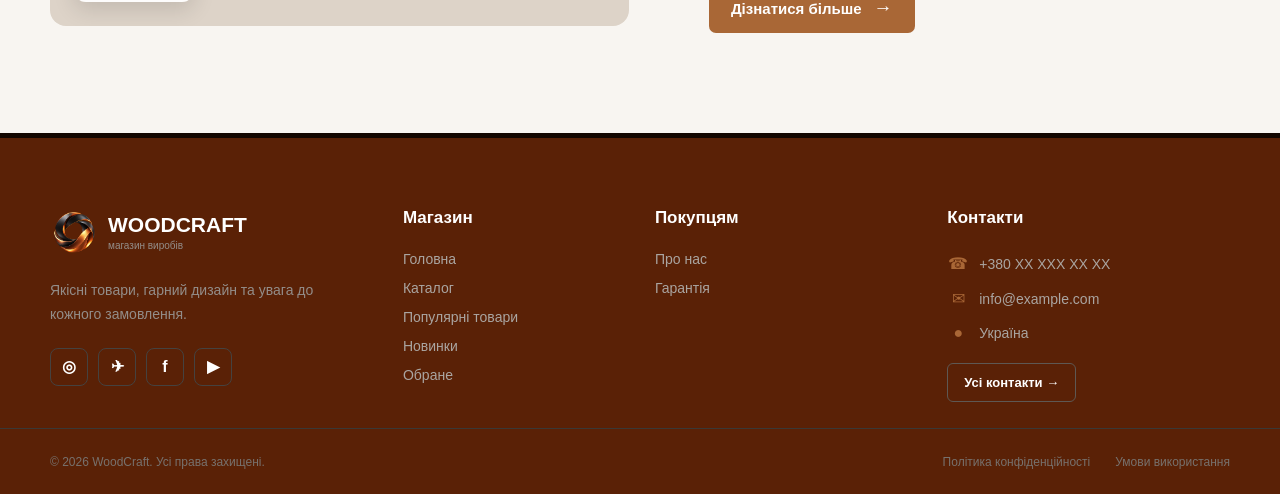
==== commit 8b9899e7: "Add files via upload" ====
--- a/index.html
+++ b/index.html
@@ -42,17 +42,21 @@
             </a>
 
             <a href="catalog.html" class="catalog-button">
-                <span class="catalog-icon">▦</span>
+                <span class="catalog-icon"><img src="image/category.png" alt="Кошик" class="cart-icons"></span>
                 <span>Каталог</span>
             </a>
 
             <div class="search">
-                <input
-                    type="text"
-                    id="searchInput"
-                    placeholder="🔍 Я шукаю..."
-                >
-
+                <div class="search-input">
+                    <img src="image/loupe.png" alt="Пошук" class="search-icon">
+            
+                    <input
+                        type="text"
+                        id="searchInput"
+                        placeholder="Я шукаю..."
+                    >
+                </div>
+            
                 <button
                     class="search-button"
                     id="searchButton"
@@ -63,7 +67,7 @@
             </div>
 
             <a href="#" class="cart" aria-label="Кошик">
-                <span class="cart-icon">🛒</span>
+                <span class="cart-icon"><img src="image/koshuk.png" alt="Кошик" class="cart-icons"></span>
             </a>
 
         </div>
@@ -99,7 +103,7 @@
 
         <div class="profile-box">
             <a href="catalog.html" class="menus-button">
-                <span>▦ Каталог товарів</span>
+                <span><img src="image/category.png" alt="Кошик" class="cart-icons"> Каталог товарів</span>
             </a>
         </div>
 
@@ -151,10 +155,7 @@
                     на роки
                 </h1>
 
-                <p>
-                    Якісні дерев'яні вироби для дому,
-                    подарунків та затишку.
-                </p>
+                
 
                 <a href="catalog.html" class="hero-button">
                     Переглянути каталог
@@ -253,8 +254,7 @@
                 <div class="products-heading">
 
                     <div>
-                        <span class="section-label">ВИБІР ПОКУПЦІВ</span>
-                        <h2>Популярні товари</h2>
+                        <h3>Найкращі пропозиції для вас</h3>
                     </div>
 
                     <a href="catalog.html" class="all-products-link">
@@ -312,7 +312,7 @@
                                     type="button"
                                     aria-label="Додати в кошик"
                                 >
-                                    🛒
+                                <img src="image/koshuk-pokup.png" alt="Кошик" class="cart-icon">
                                 </button>
 
                             </div>
@@ -367,7 +367,7 @@
                                     type="button"
                                     aria-label="Додати в кошик"
                                 >
-                                    🛒
+                                <img src="image/koshuk-pokup.png" alt="Кошик" class="cart-icon">
                                 </button>
 
                             </div>
@@ -420,7 +420,7 @@
                                     type="button"
                                     aria-label="Додати в кошик"
                                 >
-                                    🛒
+                                <img src="image/koshuk-pokup.png" alt="Кошик" class="cart-icon">
                                 </button>
 
                             </div>
@@ -480,7 +480,7 @@
                                     type="button"
                                     aria-label="Додати в кошик"
                                 >
-                                    🛒
+                                    <img src="image/koshuk-pokup.png" alt="Кошик" class="cart-icon">
                                 </button>
 
                             </div>
@@ -490,70 +490,6 @@
                 </div>
             </div>
         </section>
-
-
-        <!-- =========================================
-             ПЕРЕВАГИ МАГАЗИНУ
-             ========================================= -->
-
-        <section class="advantages">
-            <div class="advantages-container">
-
-                <div class="advantage-item">
-                    <div class="advantage-icon">✓</div>
-
-                    <div class="advantage-content">
-                        <h3>Якість</h3>
-
-                        <p>
-                            Ретельно підбираємо матеріали та контролюємо
-                            якість кожного виробу.
-                        </p>
-                    </div>
-                </div>
-
-                <div class="advantage-item">
-                    <div class="advantage-icon">✋</div>
-
-                    <div class="advantage-content">
-                        <h3>Ручна робота</h3>
-
-                        <p>
-                            Багато наших виробів створюються вручну
-                            з увагою до кожної деталі.
-                        </p>
-                    </div>
-                </div>
-
-                <div class="advantage-item">
-                    <div class="advantage-icon">🚚</div>
-
-                    <div class="advantage-content">
-                        <h3>Швидка доставка</h3>
-
-                        <p>
-                            Відправляємо замовлення по Україні
-                            зручним для вас способом.
-                        </p>
-                    </div>
-                </div>
-
-                <div class="advantage-item">
-                    <div class="advantage-icon">★</div>
-
-                    <div class="advantage-content">
-                        <h3>Гарантія</h3>
-
-                        <p>
-                            Піклуємося про якість замовлення
-                            та підтримуємо наших покупців.
-                        </p>
-                    </div>
-                </div>
-
-            </div>
-        </section>
-
 
         <!-- =========================================
              ПРО НАС
--- a/style/index_style.css
+++ b/style/index_style.css
@@ -1,22 +1,23 @@
-/*Скидання стилів*/
+
+/* =========================================
+   СКИДАННЯ СТИЛІВ
+   ========================================= */
 * {
     margin: 0;
     padding: 0;
     box-sizing: border-box;
 }
-
 html {
     scroll-behavior: smooth;
 }
-
 body {
     font-family: Arial, Helvetica, sans-serif;
     background: #f5f2ed;
     color: #2c211a;
 }
-
-/*Верхня паналь*/
-
+/* =========================================
+   ВЕРХНЯ ПАНЕЛЬ
+   ========================================= */
 .top-header {
     position: sticky;
     top: 0;
@@ -26,47 +27,46 @@
     z-index: 1000;
     box-shadow: 0 3px 12px rgba(0, 0, 0, 0.25);
 }
-
 .header-container {
     width: 100%;
     max-width: 1600px;
-
     height: 100%;
-
     margin: 0 auto;
-
     padding: 0 28px;
 
     display: flex;
     align-items: center;
-
     gap: 18px;
 }
-
-/*кнопка 3 смужок*/
-
+/* =========================================
+   КНОПКА МЕНЮ
+   ========================================= */
 .menu-button {
     width: 46px;
     height: 46px;
+
     border: none;
     border-radius: 6px;
+
     background: #5a2106;
+
     display: flex;
     flex-direction: column;
+    align-items: center;
     justify-content: center;
-    align-items: center;
+
     gap: 6px;
+
     cursor: pointer;
     transition: 0.25s ease;
 }
-
 .menu-button span {
     width: 20px;
     height: 2px;
     background: #ffffff;
+
     transition: 0.25s ease;
 }
-
 .menu-button:hover {
     background: #4b4846;
 }
@@ -75,138 +75,78 @@
     background: #d59a5b;
 }
 
-/* лого */
+
+/* =========================================
+   ЛОГОТИП
+   ========================================= */
 
 .logo {
-    display: flex;
-    align-items: center;
-    gap: 5px;
     width: 250px;
     min-width: 220px;
     height: 100%;
+
+    display: flex;
+    align-items: center;
+
+    gap: 5px;
+
     text-decoration: none;
-    transition: opacity 0.25s ease;
-}
-
-/* зображення лого */
+}
 
 .logo-image {
     width: 50px;
     height: 50px;
+
     object-fit: contain;
     display: block;
+
     flex-shrink: 0;
-    transition:
-        transform 0.25s ease,
-        filter 0.25s ease;
-}
-
-/* блок з текстом */
-
-.logo-text {
-    display: flex;
-    flex-direction: column;
-    justify-content: center;
-    min-width: 0;
-}
-
-/* Назва сайту */
+
+    transition: transform 0.25s ease;
+}
 
 .logo-name {
     color: #ffffff;
+
     font-size: 25px;
     font-weight: 800;
     line-height: 1;
+
     letter-spacing: 0.6px;
     white-space: nowrap;
-    transition: color 0.25s ease;
-}
-
-
-/* адаптація телефон/планшет */
-
-@media (max-width: 1100px) {
-
-    .logo {
-        min-width: 180px;
-    }
-
-    .logo-image {
-        width: 46px;
-        height: 46px;
-    }
-
-    .logo-name {
-        font-size: 21px;
-    }
-
-    .logo-subtitle {
-        font-size: 9px;
-    }
-}
-
-
-/* для маленького екрану */
-
-@media (max-width: 750px) {
-    .logo {
-        min-width: auto;
-        gap: 8px;
-    }
-
-    .logo-image {
-        width: 42px;
-        height: 42px;
-    }
-
-    .logo-name {
-        font-size: 19px;
-    }
-
-    .logo-subtitle {
-        display: none;
-    }
-}
-
-/*для дуже маленького екрана*/
-
-@media (max-width: 550px) {
-
-    .logo {
-        min-width: 42px;
-    }
-
-    .logo-image {
-        width: 42px;
-        height: 42px;
-    }
-
-    .logo-text {
-        display: none;
-    }
-}
-
-
-/*кнопка каталогу */
+}
+
+
+/* =========================================
+   КНОПКА КАТАЛОГУ
+   ========================================= */
 
 .catalog-button {
+    width: 130px;
     height: 42px;
-    width: 130px;
+
     padding: 0 18px;
+
     display: flex;
     align-items: center;
+
     gap: 10px;
+
     border: 1px solid #ffffff;
     border-radius: 7px;
-    color: #ffffff;
+
+    color: #ffffff;
+
     text-decoration: none;
+
     font-size: 16px;
     font-weight: 600;
+
     transition: 0.25s;
 }
 
 .catalog-button:hover {
-    background:rgba(204, 202, 202, 0.3);
+    background: rgba(204, 202, 202, 0.3);
 }
 
 
@@ -217,14 +157,13 @@
 .search {
     flex: 1;
 
+    width: 100%;
+    max-width: 800px;
     height: 43px;
 
-    max-width: 800px;
-
     display: flex;
 
     background: #ffffff;
-
     border-radius: 8px;
 
     overflow: hidden;
@@ -232,7 +171,6 @@
 
 .search input {
     flex: 1;
-
     min-width: 0;
 
     border: none;
@@ -240,9 +178,8 @@
 
     padding: 0 18px;
 
+    color: #2c211a;
     font-size: 16px;
-
-    color: #2c211a;
 }
 
 .search input::placeholder {
@@ -253,15 +190,12 @@
     width: 83px;
 
     border: none;
-
     border-radius: 8px;
 
     background: #2d9f57;
-
     color: #ffffff;
 
     font-size: 16px;
-
     font-weight: bold;
 
     cursor: pointer;
@@ -274,8 +208,6 @@
 }
 
 
-
-
 /* =========================================
    КОШИК
    ========================================= */
@@ -290,41 +222,18 @@
     align-items: center;
     justify-content: center;
 
-    color: #ffffff;
-
+    border-radius: 7px;
+
+    color: #ffffff;
+
+    font-size: 26px;
     text-decoration: none;
-    border-radius: 7;
-    font-size: 26px;
+
+    transition: 0.2s;
 }
 
 .cart:hover {
-    background-color: #5a3d20;
-    border-radius: 7px;
-}
-
-.cart-counter {
-    position: absolute;
-
-    top: 1px;
-    right: -1px;
-
-    min-width: 20px;
-    height: 20px;
-
-    padding: 0 5px;
-
-    border-radius: 50px;
-
-    background: #d45d34;
-
-    color: #ffffff;
-
-    font-size: 11px;
-    font-weight: bold;
-
-    display: flex;
-    align-items: center;
-    justify-content: center;
+    background: #5a3d20;
 }
 
 
@@ -342,18 +251,17 @@
     max-width: 90vw;
     height: 100vh;
 
+    display: flex;
+    flex-direction: column;
+
     background: #dbd4d4;
 
     z-index: 2000;
 
     transform: translateX(-100%);
-
     transition: transform 0.3s ease;
 
     box-shadow: 5px 0 20px rgba(0, 0, 0, 0.25);
-
-    display: flex;
-    flex-direction: column;
 }
 
 .side-menu.open {
@@ -361,11 +269,12 @@
 }
 
 
-/* Затемнення */
+/* =========================================
+   ЗАТЕМНЕННЯ
+   ========================================= */
 
 .menu-overlay {
     position: fixed;
-
     inset: 0;
 
     background: rgba(0, 0, 0, 0.5);
@@ -391,18 +300,26 @@
 .side-menu-header {
     height: 65px;
 
-    background: #5a2106;
-
-    color: #ffffff;
+    padding: 0 22px;
 
     display: flex;
     align-items: center;
     justify-content: space-between;
 
-    padding: 0 22px;
+    background: #5a2106;
+    color: #ffffff;
+}
+
+.side-menu-header .logo-image {
+    width: 42px;
+    height: 42px;
 }
 
 .side-menu-title {
+    flex: 1;
+
+    margin-left: 10px;
+
     font-size: 22px;
     font-weight: 700;
 }
@@ -417,10 +334,9 @@
     color: #ffffff;
 
     font-size: 20px;
+    line-height: 1;
 
     cursor: pointer;
-
-    line-height: 1;
 
     transition: 0.2s;
 }
@@ -430,38 +346,27 @@
 }
 
 
-
-/* =========================================
-   ПРОФІЛЬ
+/* =========================================
+   КНОПКА КАТАЛОГУ В МЕНЮ
    ========================================= */
 
 .profile-box {
+    padding: 10px;
+}
+
+.menus-button {
+    width: 100%;
+    height: 42px;
+
+    padding: 0 10px;
+
     display: flex;
     align-items: center;
 
-    gap: 10px;
-
-    padding: 5px;
-
-}
-
-.menus-button {
-    height: 42px;
-    width: 320px;
-
-    padding: 0 10px;
-
-    display: flex;
-    align-items: center;
-    
-
-    gap: 50px;
-
-    
     border-radius: 7px;
 
-    color: #ffffff;
     background: #2d9f57;
+    color: #ffffff;
 
     text-decoration: none;
 
@@ -476,56 +381,39 @@
 }
 
 
-
-
-.profile-info {
+/* =========================================
+   НАВІГАЦІЯ БОКОВОГО МЕНЮ
+   ========================================= */
+
+.side-navigation {
     display: flex;
     flex-direction: column;
 
-    gap: 4px;
-}
-
-.profile-info strong {
+    gap: 3px;
+
+    padding: 10px 0;
+
+    overflow-y: auto;
+}
+
+.side-link {
+    display: flex;
+    align-items: center;
+
+    gap: 15px;
+
+    padding: 15px 23px;
+
+    background: #ffffff;
+    border-radius: 8px;
+
+    color: #302820;
+
+    text-decoration: none;
+
     font-size: 16px;
-}
-
-.profile-info span {
-    color: #777;
-
-    font-size: 12px;
-}
-
-
-/* =========================================
-   ПОСИЛАННЯ БОКОВОГО МЕНЮ
-   ========================================= */
-
-.side-navigation {
-    display: flex;           /* Включаємо Flexbox */
-    flex-direction: column;  /* Розташовуємо кнопки одну під одною */
-    gap: 3px;               /* Створюємо чіткий проміжок МІЖ кнопками */
-    
-    padding: 10px 0;
-    overflow-y: auto;
-}
-
-.side-link {
-    display: flex;
-    align-items: center;
-
-    gap: 15px;
-
-    padding: 15px 23px;
-
-    color: #302820;
-
-    text-decoration: none;
-
-    font-size: 16px;
 
     transition: 0.2s;
-    background-color: #ffffff;
-    border-radius: 8px;
 }
 
 .side-link span:first-child {
@@ -537,16 +425,14 @@
 }
 
 .side-link:hover {
+    padding-left: 28px;
+
     background: #f4eee7;
-
     color: #9b5c2e;
-
-    padding-left: 28px;
 }
 
 .side-link.active {
     background: #eee4d9;
-
     color: #9b5c2e;
 
     font-weight: 600;
@@ -556,66 +442,34 @@
 
 
 /* =========================================
-   НИЖНЯ ЧАСТИНА МЕНЮ
-   ========================================= */
-
-.side-menu-bottom {
-    margin-top: auto;
-
-    padding: 15px 22px;
-
-    border-top: 1px solid #e2ddd8;
-}
-
-.bottom-link {
-    display: block;
-
-    padding: 10px 0;
-
-    color: #65615d;
-
-    text-decoration: none;
-
-    font-size: 14px;
-}
-
-.bottom-link:hover {
-    color: #9b5c2e;
-}
-
-
-/* =========================================
    ГОЛОВНИЙ БАНЕР
    ========================================= */
 
 .hero {
-    min-height: calc(100vh - 74px);
+    position: relative;
+
+    min-height: calc(100vh - 65px);
+
+    padding: 70px;
 
     display: flex;
     align-items: center;
 
-    padding: 70px;
-
-    position: relative;
-
     overflow: hidden;
 
-    /* КАРТИНКА */
     background-image: url("../image/fon_index.png");
     background-size: cover;
     background-position: center;
     background-repeat: no-repeat;
 }
 
-/* =========================================
-   ГРАДІЄНТ ПОВЕРХ КАРТИНКИ
-   ========================================= */
+
+/* Затемнення банера */
 
 .hero::before {
     content: "";
 
     position: absolute;
-
     inset: 0;
 
     z-index: 1;
@@ -632,13 +486,8 @@
     pointer-events: none;
 }
 
-/* =========================================
-   ТЕКСТ ПОВЕРХ ГРАДІЄНТА
-   ========================================= */
-
 .hero-content {
     position: relative;
-
     z-index: 2;
 
     max-width: 720px;
@@ -654,25 +503,23 @@
 }
 
 .hero h1 {
+    margin: 20px 0;
+
     color: #ffffff;
 
     font-size: clamp(42px, 5vw, 72px);
-
     line-height: 1.05;
-
-    margin: 20px 0;
 }
 
 .hero p {
     max-width: 600px;
 
+    margin-bottom: 30px;
+
     color: #eeeeee;
 
     font-size: 19px;
-
     line-height: 1.6;
-
-    margin-bottom: 30px;
 }
 
 .hero-button {
@@ -681,12 +528,11 @@
     padding: 15px 28px;
 
     background: #a96736;
-
-    color: #ffffff;
+    color: #ffffff;
+
+    border-radius: 7px;
 
     text-decoration: none;
-
-    border-radius: 7px;
 
     font-weight: 600;
 
@@ -701,95 +547,49 @@
 
 
 /* =========================================
-   АДАПТАЦІЯ
-   ========================================= */
-
-@media (max-width: 1100px) {
-
-    .logo {
-        min-width: auto;
-    }
-
-    .catalog-button {
-        display: none;
-    }
-
-    .account-text {
-        display: none;
-    }
-
-    .account {
-        min-width: auto;
-    }
-}
-
-@media (max-width: 750px) {
-
-    .header-container {
-        padding: 0 12px;
-
-        gap: 10px;
-    }
-
-    .logo-subtitle {
-        display: none;
-    }
-
-    .logo-name {
-        font-size: 19px;
-    }
-
-    .logo-icon {
-        width: 40px;
-        height: 40px;
-
-        font-size: 20px;
-    }
-
-    .search {
-        max-width: none;
-    }
-
-    .search-button {
-        width: 55px;
-    }
-
-    .hero {
-        padding: 40px 25px;
-    }
-}
-
-@media (max-width: 550px) {
-
-    .menu-button {
-        width: 42px;
-        height: 42px;
-    }
-
-    .logo-name {
-        display: none;
-    }
-
-    .logo {
-        min-width: 42px;
-    }
-
-    .account {
-        display: none;
-    }
-
-    .search input {
-        font-size: 14px;
-        padding: 0 12px;
-    }
-
-    .hero h1 {
-        font-size: 40px;
-    }
-}
-
-/* =========================================
-   КАТЕГОРІЇ ТОВАРІВ
+   ЗАГАЛЬНІ СЕКЦІЇ
+   ========================================= */
+
+.section-heading {
+    max-width: 700px;
+
+    margin: 0 auto 45px;
+
+    text-align: center;
+}
+
+.section-label {
+    display: inline-block;
+
+    margin-bottom: 12px;
+
+    color: #ad6d3b;
+
+    font-size: 13px;
+    font-weight: 700;
+
+    letter-spacing: 1.5px;
+}
+
+.section-heading h2 {
+    margin-bottom: 12px;
+
+    color: #29211b;
+
+    font-size: clamp(32px, 4vw, 46px);
+    line-height: 1.1;
+}
+
+.section-heading p {
+    color: #77706a;
+
+    font-size: 17px;
+    line-height: 1.6;
+}
+
+
+/* =========================================
+   КАТЕГОРІЇ
    ========================================= */
 
 .categories {
@@ -799,7 +599,6 @@
 
     background: #f5f2ed;
 }
-
 
 .categories-container {
     width: 100%;
@@ -808,71 +607,13 @@
     margin: 0 auto;
 }
 
-
-/* =========================================
-   ЗАГОЛОВОК
-   ========================================= */
-
-.section-heading {
-    text-align: center;
-
-    max-width: 700px;
-
-    margin: 0 auto 45px;
-}
-
-
-.section-label {
-    display: inline-block;
-
-    margin-bottom: 12px;
-
-    color: #ad6d3b;
-
-    font-size: 13px;
-    font-weight: 700;
-
-    letter-spacing: 1.5px;
-}
-
-
-.section-heading h2 {
-    margin-bottom: 12px;
-
-    color: #29211b;
-
-    font-size: clamp(32px, 4vw, 46px);
-
-    line-height: 1.1;
-}
-
-
-.section-heading p {
-    color: #77706a;
-
-    font-size: 17px;
-
-    line-height: 1.6;
-}
-
-
-/* =========================================
-   СІТКА КАТЕГОРІЙ
-   ========================================= */
-
 .categories-grid {
     display: grid;
 
-    grid-template-columns:
-        repeat(3, 1fr);
+    grid-template-columns: repeat(3, 1fr);
 
     gap: 22px;
 }
-
-
-/* =========================================
-   КАРТКА
-   ========================================= */
 
 .category-card {
     position: relative;
@@ -883,30 +624,22 @@
 
     border-radius: 14px;
 
+    background: #2d2118;
+
     text-decoration: none;
 
-    background: #2d2118;
-
-    box-shadow:
-        0 8px 25px rgba(0, 0, 0, 0.08);
+    box-shadow: 0 8px 25px rgba(0, 0, 0, 0.08);
 
     transition:
         transform 0.3s ease,
         box-shadow 0.3s ease;
 }
 
-
 .category-card:hover {
     transform: translateY(-6px);
 
-    box-shadow:
-        0 15px 35px rgba(0, 0, 0, 0.16);
-}
-
-
-/* =========================================
-   ФОТО
-   ========================================= */
+    box-shadow: 0 15px 35px rgba(0, 0, 0, 0.16);
+}
 
 .category-card img {
     width: 100%;
@@ -916,25 +649,20 @@
 
     object-fit: cover;
 
-    transition:
-        transform 0.5s ease;
-}
-
+    transition: transform 0.5s ease;
+}
 
 .category-card:hover img {
     transform: scale(1.07);
 }
 
 
-/* =========================================
-   ЗАТЕМНЕННЯ
-   ========================================= */
+/* Затемнення категорії */
 
 .category-card::after {
     content: "";
 
     position: absolute;
-
     inset: 0;
 
     background:
@@ -948,11 +676,6 @@
     pointer-events: none;
 }
 
-
-/* =========================================
-   ТЕКСТ КАРТКИ
-   ========================================= */
-
 .category-overlay {
     position: absolute;
 
@@ -963,7 +686,6 @@
     z-index: 2;
 }
 
-
 .category-overlay h3 {
     margin-bottom: 7px;
 
@@ -973,7 +695,6 @@
     font-weight: 700;
 }
 
-
 .category-overlay span {
     color: #e5b07b;
 
@@ -983,66 +704,10 @@
     transition: color 0.2s ease;
 }
 
-
-.category-card:hover
-.category-overlay span {
-    color: #ffffff;
-}
-
-
-/* =========================================
-   ПЛАНШЕТ
-   ========================================= */
-
-@media (max-width: 1000px) {
-
-    .categories {
-        padding: 75px 30px;
-    }
-
-    .categories-grid {
-        grid-template-columns:
-            repeat(2, 1fr);
-    }
-
-    .category-card {
-        height: 280px;
-    }
-}
-
-
-/* =========================================
-   ТЕЛЕФОН
-   ========================================= */
-
-@media (max-width: 600px) {
-
-    .categories {
-        padding: 60px 18px;
-    }
-
-    .categories-grid {
-        grid-template-columns: 1fr;
-
-        gap: 16px;
-    }
-
-    .category-card {
-        height: 250px;
-    }
-
-    .section-heading {
-        margin-bottom: 30px;
-    }
-
-    .section-heading h2 {
-        font-size: 32px;
-    }
-
-    .section-heading p {
-        font-size: 15px;
-    }
-}
+.category-card:hover .category-overlay span {
+    color: #ffffff;
+}
+
 
 /* =========================================
    ПОПУЛЯРНІ ТОВАРИ
@@ -1055,7 +720,6 @@
 
     background: #ffffff;
 }
-
 
 .products-container {
     width: 100%;
@@ -1064,21 +728,15 @@
     margin: 0 auto;
 }
 
-
-/* =========================================
-   ЗАГОЛОВОК
-   ========================================= */
-
 .products-heading {
+    margin-bottom: 35px;
+
     display: flex;
     align-items: flex-end;
     justify-content: space-between;
 
     gap: 30px;
-
-    margin-bottom: 35px;
-}
-
+}
 
 .products-heading h2 {
     margin-top: 8px;
@@ -1086,10 +744,8 @@
     color: #29211b;
 
     font-size: clamp(32px, 4vw, 44px);
-
     line-height: 1.1;
 }
-
 
 .all-products-link {
     flex-shrink: 0;
@@ -1104,29 +760,23 @@
     transition: 0.2s ease;
 }
 
-
 .all-products-link:hover {
     color: #d07d3c;
 }
 
 
-/* =========================================
-   СІТКА
-   ========================================= */
+/* Сітка товарів */
 
 .products-grid {
     display: grid;
 
-    grid-template-columns:
-        repeat(4, 1fr);
+    grid-template-columns: repeat(4, 1fr);
 
     gap: 20px;
 }
 
 
-/* =========================================
-   КАРТКА
-   ========================================= */
+/* Картка товару */
 
 .product-card {
     overflow: hidden;
@@ -1134,7 +784,6 @@
     background: #ffffff;
 
     border: 1px solid #e8e3de;
-
     border-radius: 12px;
 
     transition:
@@ -1142,18 +791,14 @@
         box-shadow 0.25s ease;
 }
 
-
 .product-card:hover {
     transform: translateY(-5px);
 
-    box-shadow:
-        0 12px 30px rgba(0, 0, 0, 0.09);
-}
-
-
-/* =========================================
-   БЛОК ФОТО
-   ========================================= */
+    box-shadow: 0 12px 30px rgba(0, 0, 0, 0.09);
+}
+
+
+/* Фото товару */
 
 .product-image-box {
     position: relative;
@@ -1165,7 +810,6 @@
 
     background: #f3f0ec;
 }
-
 
 .product-image-box img {
     width: 100%;
@@ -1175,19 +819,15 @@
 
     object-fit: cover;
 
-    transition:
-        transform 0.4s ease;
-}
-
+    transition: transform 0.4s ease;
+}
 
 .product-card:hover .product-image-box img {
     transform: scale(1.05);
 }
 
 
-/* =========================================
-   БЕЙДЖ
-   ========================================= */
+/* Бейдж */
 
 .product-badge {
     position: absolute;
@@ -1202,27 +842,22 @@
     border-radius: 6px;
 
     background: #a96736;
-
     color: #ffffff;
 
     font-size: 11px;
     font-weight: 700;
 }
 
-
 .product-badge.new {
     background: #2d9f57;
 }
 
-
 .product-badge.sale {
     background: #d75a36;
 }
 
 
-/* =========================================
-   ОБРАНЕ
-   ========================================= */
+/* Обране */
 
 .favorite-button {
     position: absolute;
@@ -1236,7 +871,6 @@
     height: 37px;
 
     border: 1px solid #e4ded8;
-
     border-radius: 50%;
 
     background: rgba(255, 255, 255, 0.94);
@@ -1244,7 +878,6 @@
     color: #6f6862;
 
     font-size: 22px;
-
     line-height: 1;
 
     cursor: pointer;
@@ -1255,29 +888,20 @@
         transform 0.2s ease;
 }
 
-
 .favorite-button:hover {
+    background: #ffffff;
     color: #d85d49;
 
-    background: #ffffff;
-
     transform: scale(1.08);
 }
 
 
-/* =========================================
-   ІНФОРМАЦІЯ ПРО ТОВАР
-   ========================================= */
+/* Інформація */
 
 .product-info {
     padding: 18px;
 }
 
-
-/* =========================================
-   РЕЙТИНГ
-   ========================================= */
-
 .product-rating {
     margin-bottom: 10px;
 
@@ -1287,52 +911,37 @@
     letter-spacing: 1px;
 }
 
-
 .product-rating span {
+    margin-left: 5px;
+
     color: #8d8883;
 
     letter-spacing: 0;
-
-    margin-left: 5px;
-}
-
-
-/* =========================================
-   НАЗВА
-   ========================================= */
+}
 
 .product-title {
+    margin-bottom: 8px;
+
     color: #2b241e;
 
     font-size: 18px;
     font-weight: 700;
-
     line-height: 1.3;
-
-    margin-bottom: 8px;
-}
-
-
-/* =========================================
-   ОПИС
-   ========================================= */
+}
 
 .product-description {
     min-height: 40px;
 
+    margin-bottom: 18px;
+
     color: #7a736d;
 
     font-size: 13px;
-
     line-height: 1.5;
-
-    margin-bottom: 18px;
-}
-
-
-/* =========================================
-   НИЖНЯ ЧАСТИНА
-   ========================================= */
+}
+
+
+/* Нижня частина картки */
 
 .product-bottom {
     display: flex;
@@ -1342,11 +951,6 @@
     gap: 12px;
 }
 
-
-/* =========================================
-   ЦІНА
-   ========================================= */
-
 .product-price {
     color: #241d18;
 
@@ -1354,7 +958,6 @@
     font-weight: 800;
 }
 
-
 .old-price {
     display: block;
 
@@ -1363,16 +966,13 @@
     color: #aaa29b;
 
     font-size: 12px;
-
     font-weight: 400;
 
     text-decoration: line-through;
 }
 
 
-/* =========================================
-   КНОПКА КОШИКА
-   ========================================= */
+/* Кнопка кошика */
 
 .add-cart-button {
     width: 44px;
@@ -1381,11 +981,9 @@
     flex-shrink: 0;
 
     border: none;
-
     border-radius: 8px;
 
     background: #a96736;
-
     color: #ffffff;
 
     font-size: 19px;
@@ -1397,69 +995,19 @@
         transform 0.2s ease;
 }
 
-
 .add-cart-button:hover {
     background: #c07943;
 
     transform: translateY(-2px);
 }
 
-
 .add-cart-button:active {
     transform: translateY(0);
 }
 
 
 /* =========================================
-   ПЛАНШЕТ
-   ========================================= */
-
-@media (max-width: 1100px) {
-
-    .popular-products {
-        padding: 75px 30px;
-    }
-
-    .products-grid {
-        grid-template-columns:
-            repeat(2, 1fr);
-    }
-}
-
-
-/* =========================================
-   ТЕЛЕФОН
-   ========================================= */
-
-@media (max-width: 600px) {
-
-    .popular-products {
-        padding: 60px 18px;
-    }
-
-    .products-heading {
-        align-items: flex-start;
-
-        flex-direction: column;
-
-        gap: 15px;
-
-        margin-bottom: 25px;
-    }
-
-    .products-grid {
-        grid-template-columns: 1fr;
-
-        gap: 16px;
-    }
-
-    .product-image-box {
-        height: 280px;
-    }
-}
-
-/* =========================================
-   ПЕРЕВАГИ МАГАЗИНУ
+   ПЕРЕВАГИ
    ========================================= */
 
 .advantages {
@@ -1472,7 +1020,6 @@
     border-top: 1px solid #e4ddd5;
     border-bottom: 1px solid #e4ddd5;
 }
-
 
 .advantages-container {
     width: 100%;
@@ -1482,28 +1029,17 @@
 
     display: grid;
 
-    grid-template-columns:
-        repeat(4, 1fr);
+    grid-template-columns: repeat(4, 1fr);
 
     gap: 35px;
 }
 
-
-/* =========================================
-   ОКРЕМИЙ ПУНКТ
-   ========================================= */
-
 .advantage-item {
     display: flex;
     align-items: flex-start;
 
     gap: 15px;
 }
-
-
-/* =========================================
-   ІКОНКА
-   ========================================= */
 
 .advantage-icon {
     width: 50px;
@@ -1518,20 +1054,13 @@
     border-radius: 50%;
 
     background: #a96736;
-
     color: #ffffff;
 
     font-size: 21px;
     font-weight: 700;
 
-    box-shadow:
-        0 5px 15px rgba(93, 53, 25, 0.15);
-}
-
-
-/* =========================================
-   ТЕКСТ
-   ========================================= */
+    box-shadow: 0 5px 15px rgba(93, 53, 25, 0.15);
+}
 
 .advantage-content h3 {
     margin-bottom: 7px;
@@ -1542,58 +1071,14 @@
     font-weight: 700;
 }
 
-
 .advantage-content p {
     color: #766f69;
 
     font-size: 13px;
-
     line-height: 1.55;
 }
 
 
-/* =========================================
-   ПЛАНШЕТ
-   ========================================= */
-
-@media (max-width: 1000px) {
-
-    .advantages {
-        padding: 50px 30px;
-    }
-
-    .advantages-container {
-        grid-template-columns:
-            repeat(2, 1fr);
-
-        gap: 30px;
-    }
-}
-
-
-/* =========================================
-   ТЕЛЕФОН
-   ========================================= */
-
-@media (max-width: 600px) {
-
-    .advantages {
-        padding: 45px 20px;
-    }
-
-    .advantages-container {
-        grid-template-columns: 1fr;
-
-        gap: 25px;
-    }
-
-    .advantage-icon {
-        width: 46px;
-        height: 46px;
-
-        font-size: 19px;
-    }
-}
 /* =========================================
    ПРО НАС
    ========================================= */
@@ -1605,7 +1090,6 @@
 
     background: #f8f5f1;
 }
-
 
 .about-container {
     width: 100%;
@@ -1625,22 +1109,19 @@
 }
 
 
-/* =========================================
-   ФОТО
-   ========================================= */
+/* Фото */
 
 .about-image {
     position: relative;
 
     min-height: 540px;
 
+    overflow: hidden;
+
     border-radius: 16px;
 
-    overflow: hidden;
-
     background: #ddd3c8;
 }
-
 
 .about-image img {
     width: 100%;
@@ -1653,15 +1134,12 @@
     transition: transform 0.5s ease;
 }
 
-
 .about-image:hover img {
     transform: scale(1.03);
 }
 
 
-/* =========================================
-   БЕЙДЖ НА ФОТО
-   ========================================= */
+/* Бейдж */
 
 .about-image-badge {
     position: absolute;
@@ -1669,23 +1147,22 @@
     left: 24px;
     bottom: 24px;
 
+    z-index: 2;
+
+    width: auto;
+    max-width: 170px;
+
+    padding: 12px 16px;
+
     display: flex;
     flex-direction: column;
     align-items: flex-start;
 
-    width: auto;
-    min-width: 0;
-    max-width: 170px;
-
-    padding: 12px 16px;
-
     background: rgba(255, 255, 255, 0.94);
 
     border-radius: 12px;
 
-    box-shadow:
-        0 8px 22px rgba(0, 0, 0, 0.12);
-    z-index: 2;
+    box-shadow: 0 8px 22px rgba(0, 0, 0, 0.12);
 }
 
 .about-image-badge strong {
@@ -1702,29 +1179,25 @@
 
     font-size: 11px;
     line-height: 1.2;
+
     white-space: nowrap;
 }
 
 
-/* =========================================
-   ТЕКСТ
-   ========================================= */
+/* Текст */
 
 .about-content {
     max-width: 600px;
 }
 
-
 .about-content h2 {
     margin: 10px 0 22px;
 
     color: #29211b;
 
     font-size: clamp(36px, 4vw, 56px);
-
     line-height: 1.05;
 }
-
 
 .about-main-text {
     margin-bottom: 15px;
@@ -1732,10 +1205,8 @@
     color: #4f4842;
 
     font-size: 18px;
-
     line-height: 1.65;
 }
-
 
 .about-secondary-text {
     margin-bottom: 28px;
@@ -1743,14 +1214,11 @@
     color: #77706a;
 
     font-size: 15px;
-
     line-height: 1.65;
 }
 
 
-/* =========================================
-   СПИСОК ПЕРЕВАГ
-   ========================================= */
+/* Список переваг */
 
 .about-points {
     display: flex;
@@ -1760,7 +1228,6 @@
 
     margin-bottom: 32px;
 }
-
 
 .about-point {
     display: flex;
@@ -1773,7 +1240,6 @@
     font-size: 15px;
     font-weight: 600;
 }
-
 
 .about-point-icon {
     width: 24px;
@@ -1788,7 +1254,6 @@
     border-radius: 50%;
 
     background: #a96736;
-
     color: #ffffff;
 
     font-size: 12px;
@@ -1796,9 +1261,7 @@
 }
 
 
-/* =========================================
-   КНОПКА
-   ========================================= */
+/* Кнопка */
 
 .about-button {
     display: inline-flex;
@@ -1808,10 +1271,9 @@
 
     padding: 14px 22px;
 
+    border-radius: 7px;
+
     background: #a96736;
-
-    border-radius: 7px;
-
     color: #ffffff;
 
     text-decoration: none;
@@ -1824,122 +1286,41 @@
         transform 0.2s ease;
 }
 
-
 .about-button span {
     font-size: 19px;
 
     transition: transform 0.2s ease;
 }
 
-
 .about-button:hover {
     background: #c07843;
 
     transform: translateY(-2px);
 }
 
-
 .about-button:hover span {
     transform: translateX(4px);
 }
 
 
 /* =========================================
-   ПЛАНШЕТ
-   ========================================= */
-
-@media (max-width: 1000px) {
-
-    .about-preview {
-        padding: 80px 30px;
-    }
-
-    .about-container {
-        grid-template-columns: 1fr;
-
-        gap: 45px;
-    }
-
-    .about-content {
-        max-width: 800px;
-    }
-
-    .about-image {
-        min-height: 450px;
-    }
-}
-
-
-/* =========================================
-   ТЕЛЕФОН
-   ========================================= */
-
-@media (max-width: 600px) {
-
-    .about-preview {
-        padding: 60px 18px;
-    }
-
-    .about-container {
-        gap: 30px;
-    }
-
-    .about-image {
-        min-height: 360px;
-
-        border-radius: 12px;
-    }
-
-    .about-image-badge {
-        left: 15px;
-        bottom: 15px;
-
-        max-width: 145px;
-        padding: 10px 14px;
-    }
-
-    .about-image-badge strong {
-        font-size: 24px;
-    }
-
-    .about-image-badge span {
-        font-size: 10px;
-        white-space: normal;
-    }
-
-    .about-content h2 {
-        font-size: 36px;
-    }
-
-    .about-main-text {
-        font-size: 16px;
-    }
-}
-
-/* =========================================
    FOOTER
    ========================================= */
 
 .footer {
     width: 100%;
-    
+
     background: #5a2106;
-
-    color: #ffffff;
-}
-
-
-/* =========================================
-   ОСНОВНА ЧАСТИНА FOOTER
-   ========================================= */
+    color: #ffffff;
+    border-top: 5px solid #120600;    /* зверху */
+}
 
 .footer-container {
     width: 100%;
     max-width: 1500px;
-    height: 100%;
+    height: 290px;
 
     margin: 0 auto;
-
     padding: 70px 50px;
 
     display: grid;
@@ -1954,19 +1335,15 @@
 }
 
 
-/* =========================================
-   КОЛОНКИ
-   ========================================= */
+/* Колонки */
 
 .footer-column {
     display: flex;
     flex-direction: column;
-
     align-items: flex-start;
 
     gap: 13px;
 }
-
 
 .footer-column h3 {
     margin-bottom: 10px;
@@ -1977,7 +1354,6 @@
     font-weight: 700;
 }
 
-
 .footer-column > a:not(.footer-logo) {
     color: #aaa5a1;
 
@@ -1988,15 +1364,12 @@
     transition: color 0.2s ease;
 }
 
-
 .footer-column > a:not(.footer-logo):hover {
     color: #e1a365;
 }
 
 
-/* =========================================
-   ЛОГОТИП
-   ========================================= */
+/* Логотип */
 
 .footer-logo {
     display: flex;
@@ -2004,13 +1377,11 @@
 
     gap: 10px;
 
-    color: #ffffff;
-
+    margin-bottom: 10px;
+
+    color: #ffffff;
     text-decoration: none;
-
-    margin-bottom: 10px;
-}
-
+}
 
 .footer-logo img {
     width: 48px;
@@ -2019,22 +1390,17 @@
     object-fit: contain;
 }
 
-
 .footer-logo-text {
     display: flex;
-
     flex-direction: column;
 }
 
-
 .footer-logo-text strong {
     color: #ffffff;
 
     font-size: 21px;
-
     line-height: 1;
 }
-
 
 .footer-logo-text span {
     margin-top: 5px;
@@ -2045,9 +1411,7 @@
 }
 
 
-/* =========================================
-   ОПИС
-   ========================================= */
+/* Опис */
 
 .footer-description {
     max-width: 300px;
@@ -2055,14 +1419,11 @@
     color: #938d89;
 
     font-size: 14px;
-
     line-height: 1.7;
 }
 
 
-/* =========================================
-   СОЦІАЛЬНІ МЕРЕЖІ
-   ========================================= */
+/* Соціальні мережі */
 
 .footer-socials {
     display: flex;
@@ -2071,7 +1432,6 @@
 
     margin-top: 8px;
 }
-
 
 .footer-socials a {
     width: 38px;
@@ -2082,7 +1442,6 @@
     justify-content: center;
 
     border: 1px solid #454240;
-
     border-radius: 8px;
 
     color: #ffffff;
@@ -2098,30 +1457,23 @@
         color 0.2s ease;
 }
 
-
 .footer-socials a:hover {
     background: #a96736;
-
     border-color: #a96736;
 
     color: #ffffff;
 }
 
 
-/* =========================================
-   КОНТАКТИ
-   ========================================= */
+/* Контакти */
 
 .footer-contacts {
     gap: 16px;
 }
 
-
 .contact-item {
     display: flex !important;
-
     flex-direction: row !important;
-
     align-items: center;
 
     gap: 10px;
@@ -2134,13 +1486,11 @@
 
     transition: color 0.2s ease;
 }
-
 
 .contact-item:hover {
     color: #e1a365 !important;
 }
 
-
 .contact-icon {
     width: 22px;
 
@@ -2152,19 +1502,15 @@
 }
 
 
-/* =========================================
-   КНОПКА КОНТАКТІВ
-   ========================================= */
+/* Кнопка контактів */
 
 .footer-contact-button {
     display: inline-flex;
 
     margin-top: 5px;
-
     padding: 11px 16px;
 
     border: 1px solid #5e5853;
-
     border-radius: 6px;
 
     color: #ffffff !important;
@@ -2179,42 +1525,33 @@
         border-color 0.2s ease;
 }
 
-
 .footer-contact-button:hover {
     background: #a96736;
-
     border-color: #a96736;
 }
 
 
-/* =========================================
-   НИЖНЯ ЧАСТИНА
-   ========================================= */
+/* Нижня частина */
 
 .footer-bottom {
     border-top: 1px solid #3a3836;
 }
-
 
 .footer-bottom-container {
     width: 100%;
     max-width: 1300px;
 
+    min-height: 65px;
+
     margin: 0 auto;
-
-    min-height: 65px;
-
     padding: 15px 50px;
 
     display: flex;
-
     align-items: center;
-
     justify-content: space-between;
 
     gap: 20px;
 }
-
 
 .footer-bottom-container > span {
     color: #77716d;
@@ -2222,13 +1559,11 @@
     font-size: 12px;
 }
 
-
 .footer-bottom-links {
     display: flex;
 
     gap: 25px;
 }
-
 
 .footer-bottom-links a {
     color: #77716d;
@@ -2240,21 +1575,79 @@
     transition: color 0.2s ease;
 }
 
-
 .footer-bottom-links a:hover {
     color: #dca36e;
 }
 
 
 /* =========================================
-   ПЛАНШЕТ
-   ========================================= */
-
-@media (max-width: 1000px) {
+   АДАПТАЦІЯ — ПЛАНШЕТ
+   ========================================= */
+
+@media (max-width: 1100px) {
+
+    .logo {
+        width: auto;
+        min-width: 180px;
+    }
+
+    .logo-image {
+        width: 46px;
+        height: 46px;
+    }
+
+    .logo-name {
+        font-size: 21px;
+    }
+
+    .catalog-button {
+        display: none;
+    }
+
+    .categories-grid {
+        grid-template-columns: repeat(2, 1fr);
+    }
+
+    .category-card {
+        height: 280px;
+    }
+
+    .products-grid {
+        grid-template-columns: repeat(2, 1fr);
+    }
+
+    .popular-products {
+        padding: 75px 30px;
+    }
+
+    .advantages {
+        padding: 50px 30px;
+    }
+
+    .advantages-container {
+        grid-template-columns: repeat(2, 1fr);
+        gap: 30px;
+    }
+
+    .about-preview {
+        padding: 80px 30px;
+    }
+
+    .about-container {
+        grid-template-columns: 1fr;
+        gap: 45px;
+    }
+
+    .about-content {
+        max-width: 800px;
+    }
+
+    .about-image {
+        min-height: 450px;
+    }
 
     .footer-container {
-        grid-template-columns:
-            repeat(2, 1fr);
+        grid-template-columns: repeat(2, 1fr);
 
         gap: 45px;
 
@@ -2268,10 +1661,170 @@
 
 
 /* =========================================
-   ТЕЛЕФОН
+   АДАПТАЦІЯ — ТЕЛЕФОН
+   ========================================= */
+
+@media (max-width: 750px) {
+
+    .header-container {
+        padding: 0 12px;
+
+        gap: 10px;
+    }
+
+    .logo {
+        min-width: auto;
+
+        gap: 8px;
+    }
+
+    .logo-image {
+        width: 42px;
+        height: 42px;
+    }
+
+    .logo-name {
+        font-size: 19px;
+    }
+
+    .search {
+        max-width: none;
+    }
+
+    .search-button {
+        width: 55px;
+    }
+
+    .hero {
+        padding: 40px 25px;
+    }
+
+    .hero h1 {
+        font-size: 40px;
+    }
+}
+
+
+/* =========================================
+   АДАПТАЦІЯ — МАЛЕНЬКИЙ ТЕЛЕФОН
    ========================================= */
 
 @media (max-width: 600px) {
+
+    .categories {
+        padding: 60px 18px;
+    }
+
+    .categories-grid {
+        grid-template-columns: 1fr;
+        gap: 16px;
+    }
+
+    .category-card {
+        height: 250px;
+    }
+
+    .section-heading {
+        margin-bottom: 30px;
+    }
+
+    .section-heading h2 {
+        font-size: 32px;
+    }
+
+    .section-heading p {
+        font-size: 15px;
+    }
+
+
+    /* Популярні товари */
+
+    .popular-products {
+        padding: 60px 18px;
+    }
+
+    .products-heading {
+        align-items: flex-start;
+        flex-direction: column;
+
+        gap: 15px;
+
+        margin-bottom: 25px;
+    }
+
+    .products-grid {
+        grid-template-columns: 1fr;
+        gap: 16px;
+    }
+
+    .product-image-box {
+        height: 280px;
+    }
+
+
+    /* Переваги */
+
+    .advantages {
+        padding: 45px 20px;
+    }
+
+    .advantages-container {
+        grid-template-columns: 1fr;
+        gap: 25px;
+    }
+
+    .advantage-icon {
+        width: 46px;
+        height: 46px;
+
+        font-size: 19px;
+    }
+
+
+    /* Про нас */
+
+    .about-preview {
+        padding: 60px 18px;
+    }
+
+    .about-container {
+        gap: 30px;
+    }
+
+    .about-image {
+        min-height: 360px;
+
+        border-radius: 12px;
+    }
+
+    .about-image-badge {
+        left: 15px;
+        bottom: 15px;
+
+        max-width: 145px;
+
+        padding: 10px 14px;
+    }
+
+    .about-image-badge strong {
+        font-size: 24px;
+    }
+
+    .about-image-badge span {
+        font-size: 10px;
+        white-space: normal;
+    }
+
+    .about-content h2 {
+        font-size: 36px;
+    }
+
+    .about-main-text {
+        font-size: 16px;
+    }
+
+
+    /* Footer */
 
     .footer-container {
         grid-template-columns: 1fr;
@@ -2285,7 +1838,6 @@
         padding: 20px;
 
         flex-direction: column;
-
         align-items: flex-start;
     }
 
@@ -2294,4 +1846,35 @@
 
         gap: 8px;
     }
-}+}
+
+
+/* =========================================
+   ДУЖЕ МАЛЕНЬКИЙ ЕКРАН
+   ========================================= */
+
+@media (max-width: 550px) {
+
+    .menu-button {
+        width: 42px;
+        height: 42px;
+    }
+
+    .logo-name {
+        display: none;
+    }
+
+    .logo {
+        min-width: 42px;
+    }
+
+    .search input {
+        padding: 0 12px;
+
+        font-size: 14px;
+    }
+
+    .account {
+        display: none;
+    }
+}
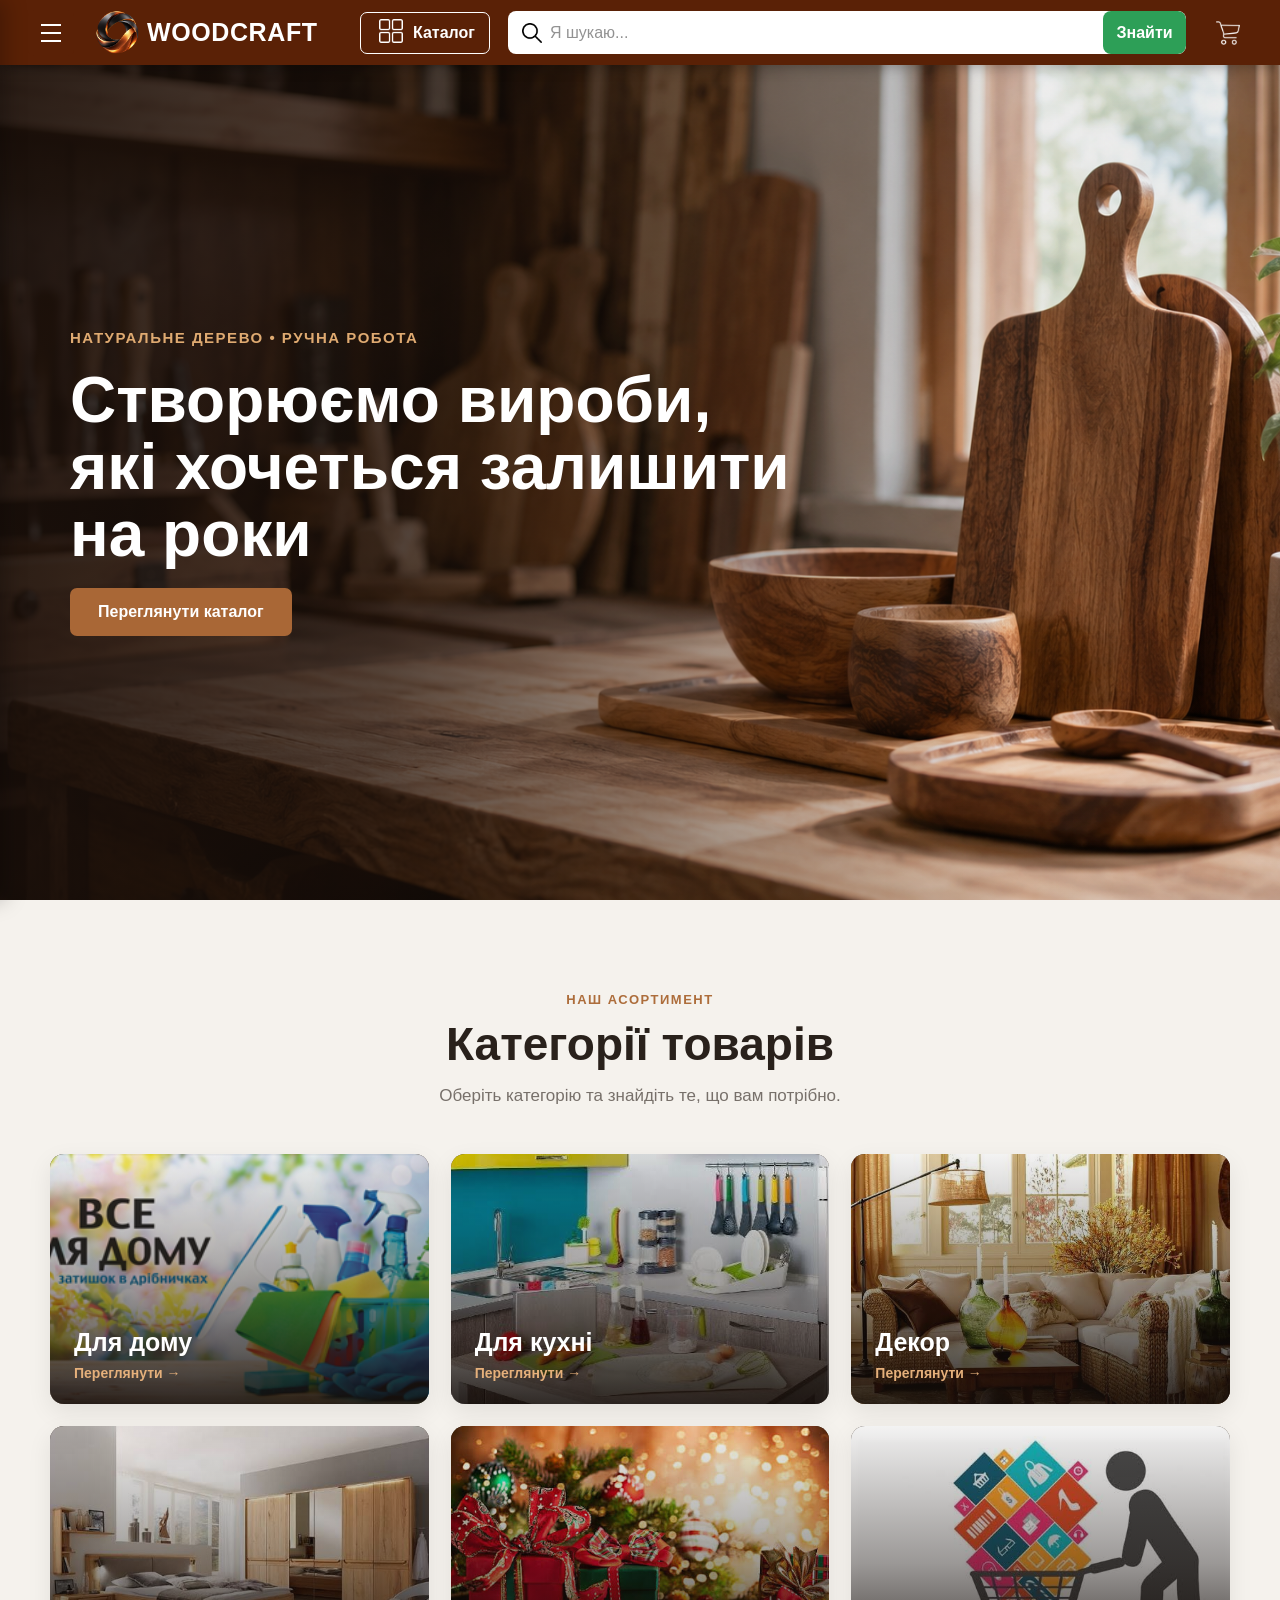
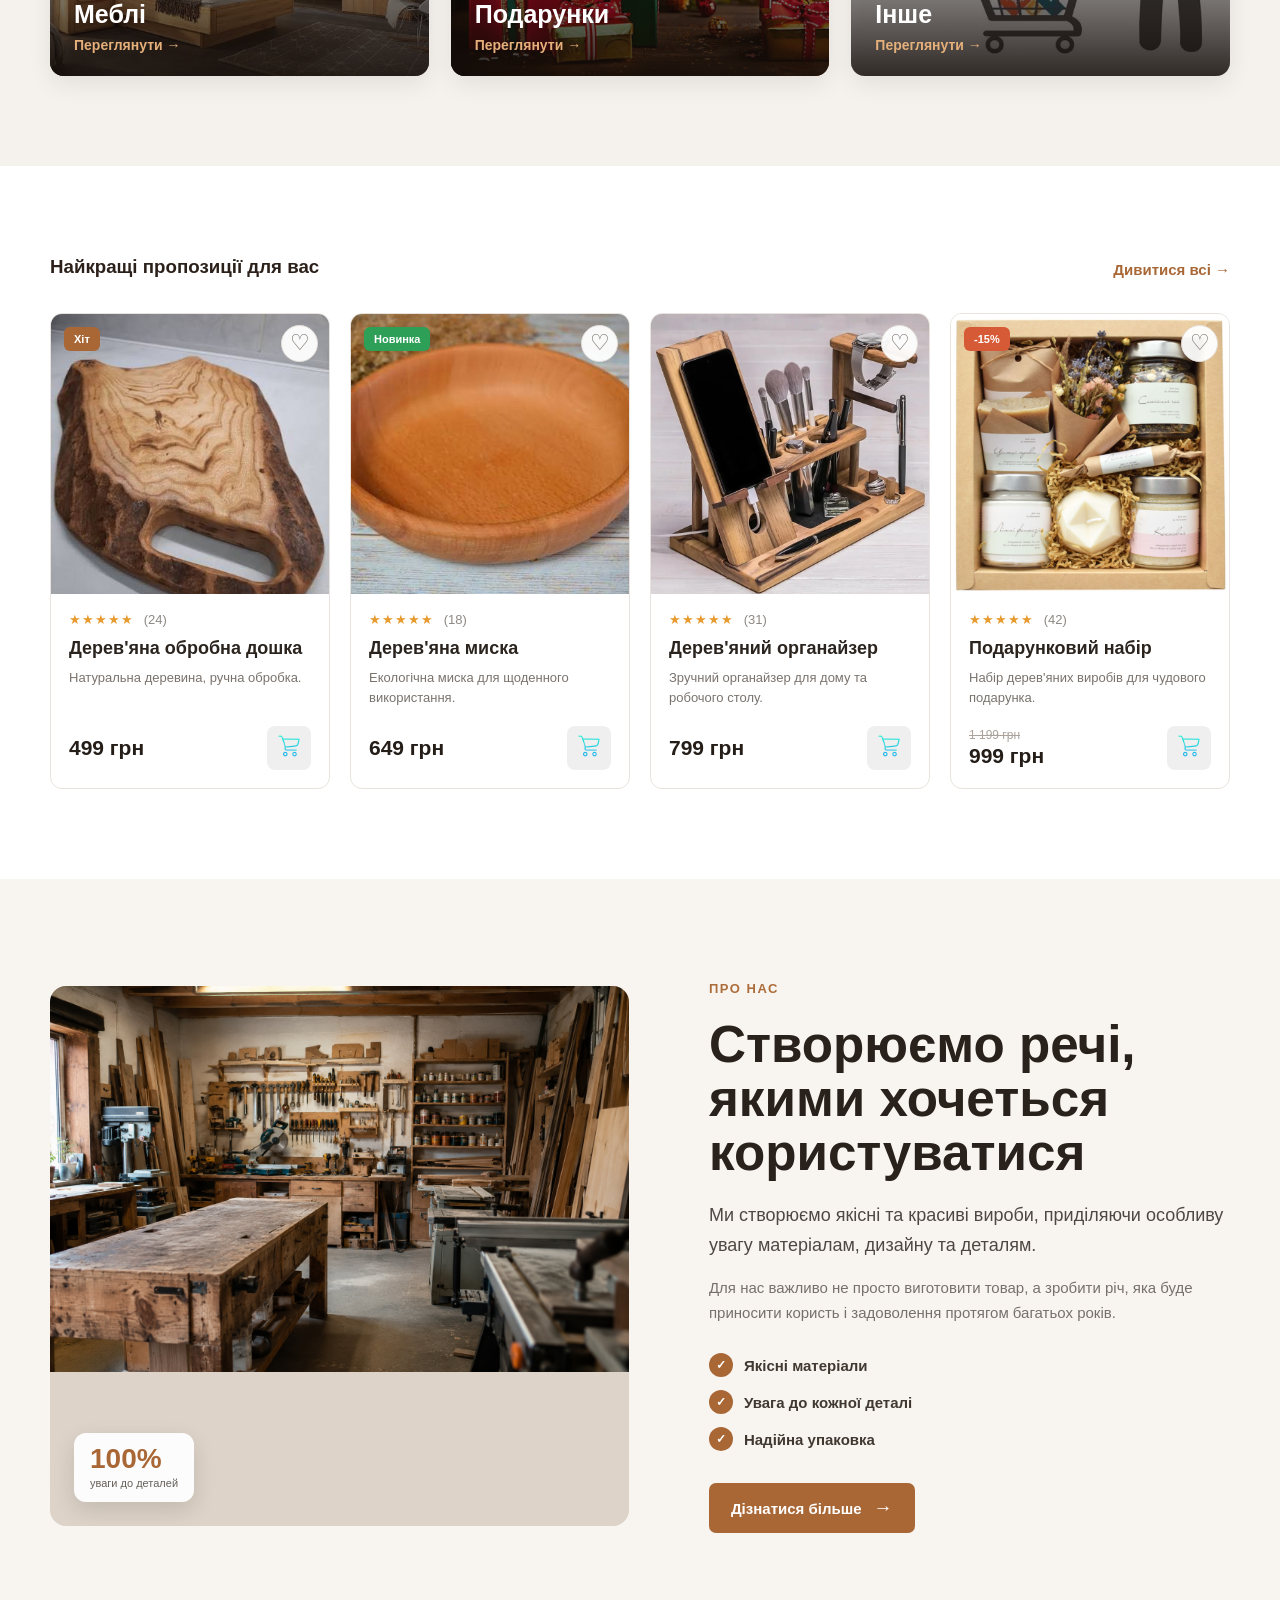
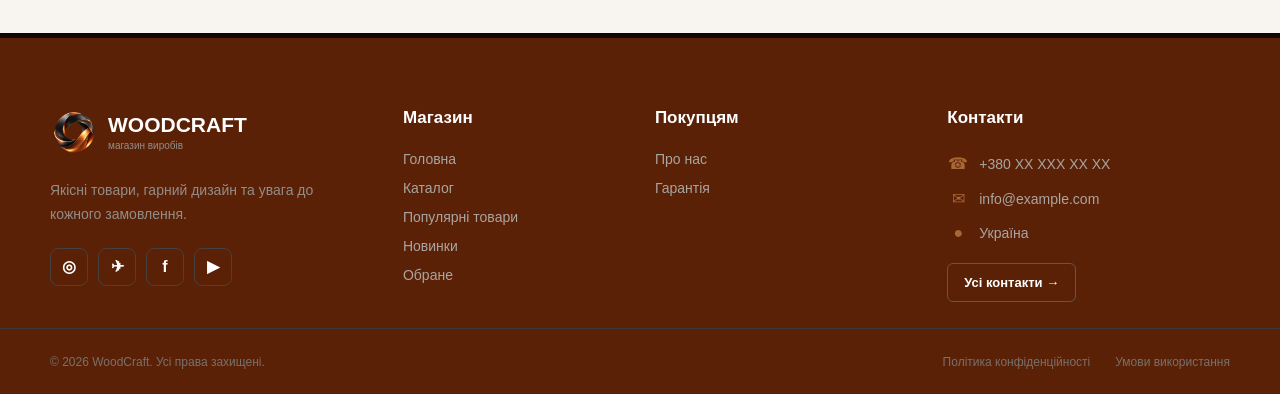
==== commit a201b266: "Add files via upload" ====
--- a/index.html
+++ b/index.html
@@ -10,7 +10,6 @@
 
     <link rel="stylesheet" href="style/index_style.css">
 </head>
-
 <body>
     <!-- =========================================
          ВЕРХНЯ ПАНЕЛЬ
--- a/style/index_style.css
+++ b/style/index_style.css
@@ -153,8 +153,7 @@
 /* =========================================
    ПОШУК
    ========================================= */
-
-.search {
+   .search {
     flex: 1;
 
     width: 100%;
@@ -169,25 +168,54 @@
     overflow: hidden;
 }
 
+/* Поле з лупою та текстом */
+.search-input {
+    flex: 1;
+    min-width: 0;
+    height: 100%;
+
+    display: flex;
+    align-items: center;
+
+    padding-left: 14px;
+}
+
+/* PNG іконка лупи */
+.search-icon {
+    width: 20px;
+    height: 20px;
+
+    display: block;
+    object-fit: contain;
+    flex-shrink: 0;
+
+    margin: 0 8px 0 0;
+}
+
+/* Поле вводу */
 .search input {
     flex: 1;
     min-width: 0;
+    height: 100%;
 
     border: none;
     outline: none;
 
-    padding: 0 18px;
+    padding: 0 8px 0 0;
 
     color: #2c211a;
     font-size: 16px;
+    background: transparent;
 }
 
 .search input::placeholder {
     color: #929292;
 }
 
+/* Кнопка "Знайти" */
 .search-button {
     width: 83px;
+    height: 100%;
 
     border: none;
     border-radius: 8px;
@@ -206,8 +234,6 @@
 .search-button:hover {
     background: #27c460;
 }
-
-
 /* =========================================
    КОШИК
    ========================================= */
@@ -374,12 +400,19 @@
     font-weight: 550;
 
     transition: 0.25s;
+    justify-content: center;
+    
 }
 
 .menus-button:hover {
     background: #27c460;
 }
-
+.menus-button span {
+    display: flex;
+    justify-content: center;
+    align-items: center;
+    gap: 8px;
+}
 
 /* =========================================
    НАВІГАЦІЯ БОКОВОГО МЕНЮ
@@ -618,7 +651,7 @@
 .category-card {
     position: relative;
 
-    height: 300px;
+    height: 250px;
 
     overflow: hidden;
 
@@ -983,8 +1016,7 @@
     border: none;
     border-radius: 8px;
 
-    background: #a96736;
-    color: #ffffff;
+   
 
     font-size: 19px;
 
@@ -996,15 +1028,26 @@
 }
 
 .add-cart-button:hover {
-    background: #c07943;
-
-    transform: translateY(-2px);
+    background: #f5ece6;
+
+
 }
 
 .add-cart-button:active {
     transform: translateY(0);
 }
 
+.cart-icon {
+    width: 24px;
+    height: 24px;
+    object-fit: contain;
+}
+
+.cart-icons{
+    width: 24px;
+    height: 24px;
+    filter: brightness(0) invert(1);
+}
 
 /* =========================================
    ПЕРЕВАГИ
